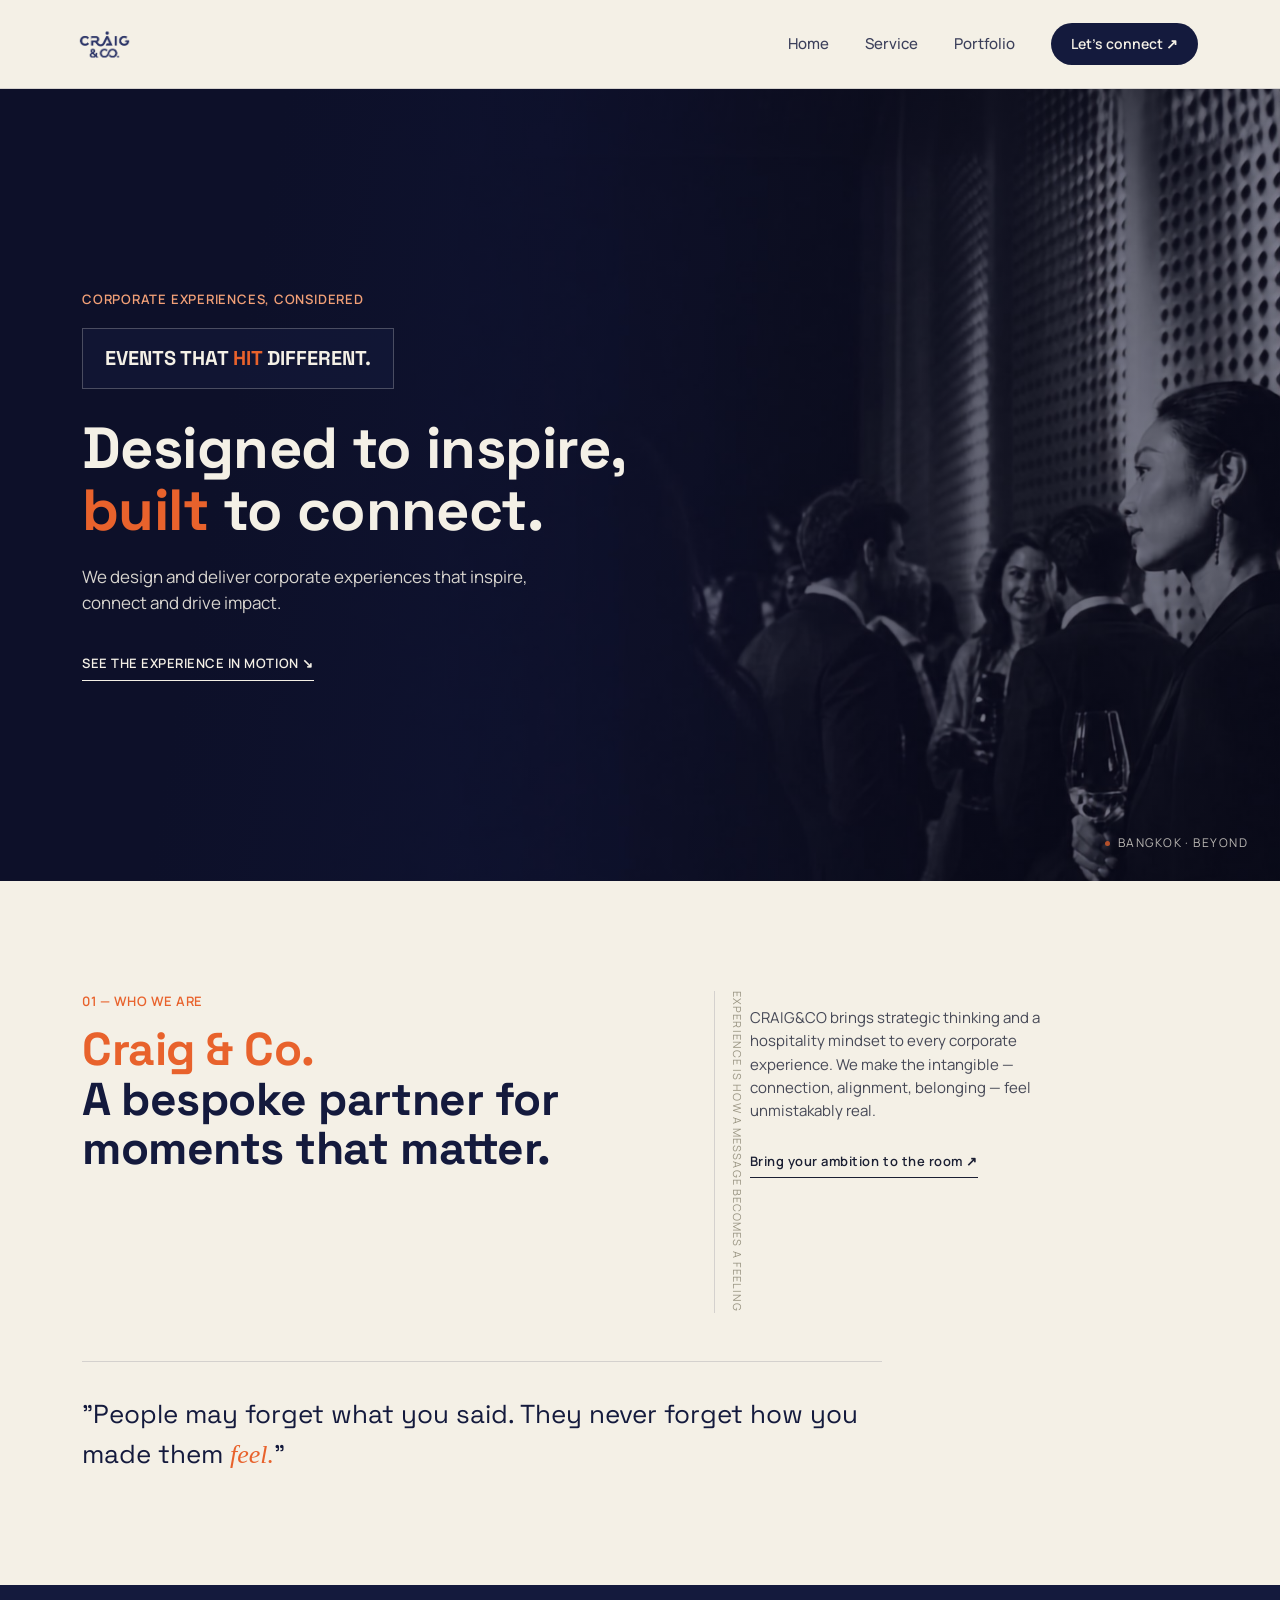
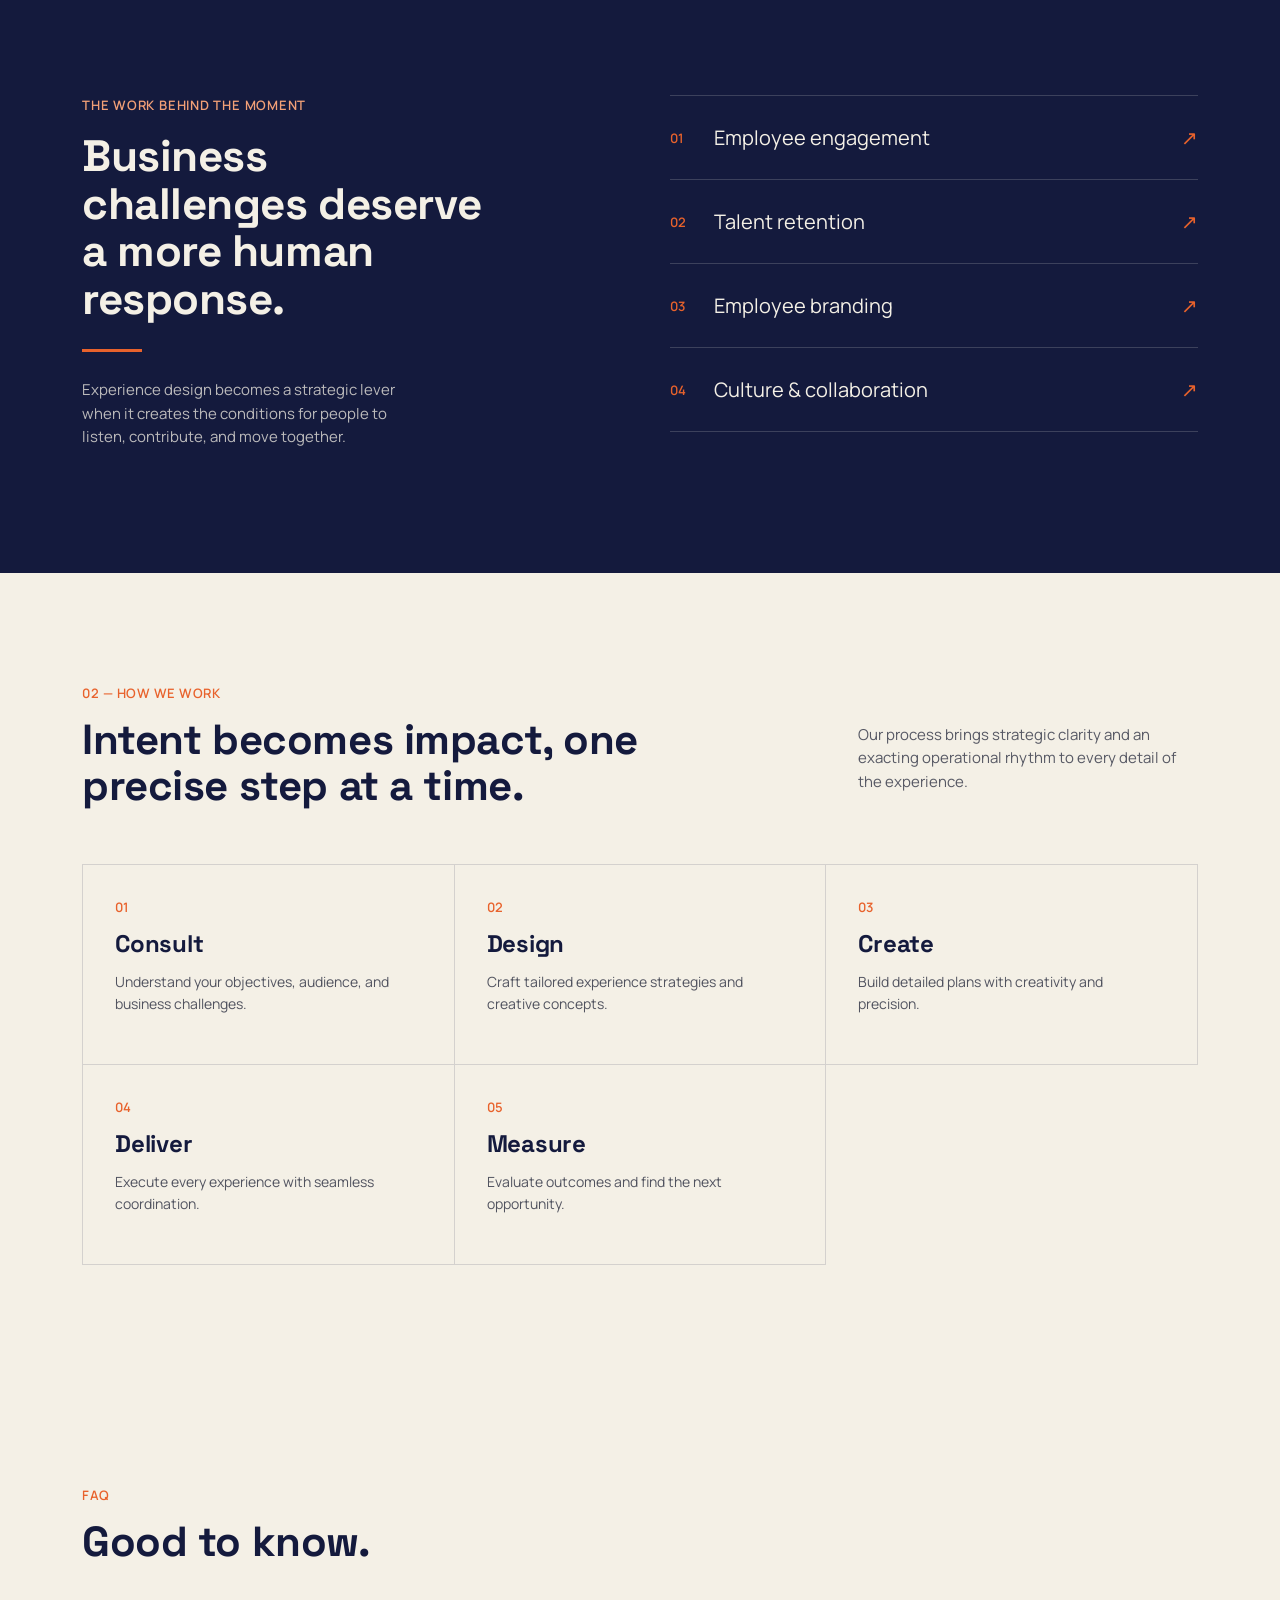
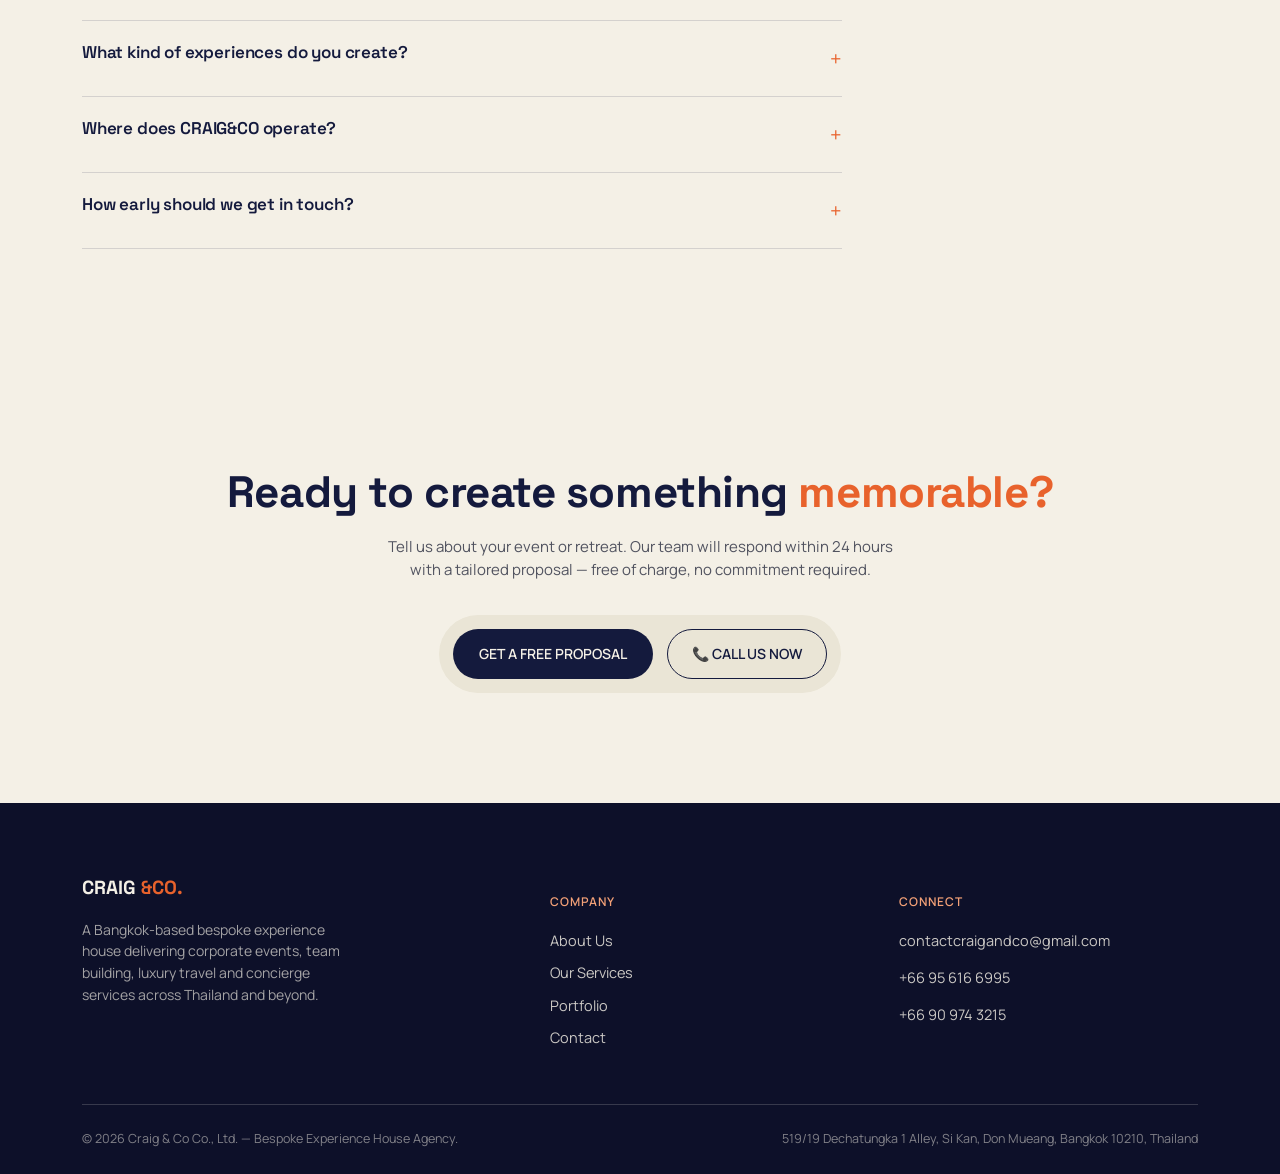
==== index.html @ 36f7f747 "Initial commit" ====
<!DOCTYPE html>
<html lang="th">
<head>
<meta charset="UTF-8">
<meta name="viewport" content="width=device-width, initial-scale=1.0">
<title>CRAIG & CO. — Corporate Experiences, Considered</title>
<link rel="stylesheet" href="assets/style.css">
</head>
<body>

<nav class="nav">
  <div class="nav-inner">
    <a class="logo" href="index.html">
      <img src="assets/Primary Logo-01.png" alt="CRAIG &amp; CO." class="logo-img">
    </a>
    <div class="nav-links">
      <a href="index.html">Home</a>
      <a href="service.html">Service</a>
      <a href="portfolio.html">Portfolio</a>
      <a class="nav-cta" href="contact.html">Let's connect ↗</a>
    </div>
  </div>
</nav>

<header class="hero">
  <div class="hero-inner">
    <div class="eyebrow">CORPORATE EXPERIENCES, CONSIDERED</div>
    <div class="hero-tag">EVENTS THAT <span class="hi">HIT</span> DIFFERENT.</div>
    <h1>Designed to inspire,<br><span class="hi">built</span> to connect.</h1>
    <p>We design and deliver corporate experiences that inspire, connect and drive impact.</p>
    <a class="link-arrow" href="portfolio.html">SEE THE EXPERIENCE IN MOTION ↘</a>
  </div>
  <div class="hero-location"><span class="dot"></span> BANGKOK · BEYOND</div>
</header>

<section class="who" id="who">
  <div class="wrap">
    <div class="who-grid">
      <div>
        <div class="section-num">01 — WHO WE ARE</div>
        <h2 class="who-title"><span class="brand">Craig & Co.</span><br>A bespoke partner for<br>moments that matter.</h2>
      </div>
      <div class="who-rule">EXPERIENCE IS HOW A MESSAGE BECOMES A FEELING</div>
      <div class="who-right">
        <p>CRAIG&CO brings strategic thinking and a hospitality mindset to every corporate experience. We make the intangible — connection, alignment, belonging — feel unmistakably real.</p>
        <a class="link-arrow" href="contact.html">Bring your ambition to the room ↗</a>
      </div>
    </div>
    <div class="who-quote">"People may forget what you said. They never forget how you made them <em>feel.</em>"</div>
  </div>
</section>

<section class="challenges">
  <div class="wrap">
    <div>
      <div class="eyebrow">THE WORK BEHIND THE MOMENT</div>
      <h2>Business challenges deserve a more human response.</h2>
      <div class="rule"></div>
      <p>Experience design becomes a strategic lever when it creates the conditions for people to listen, contribute, and move together.</p>
    </div>
    <div class="challenge-list">
      <div class="challenge-item"><span class="no">01</span> Employee engagement <span class="arrow">↗</span></div>
      <div class="challenge-item"><span class="no">02</span> Talent retention <span class="arrow">↗</span></div>
      <div class="challenge-item"><span class="no">03</span> Employee branding <span class="arrow">↗</span></div>
      <div class="challenge-item"><span class="no">04</span> Culture & collaboration <span class="arrow">↗</span></div>
    </div>
  </div>
</section>

<section id="how-we-work">
  <div class="wrap">
    <div class="section-head">
      <div>
        <div class="section-num">02 — HOW WE WORK</div>
        <h2>Intent becomes impact, one precise step at a time.</h2>
      </div>
      <p>Our process brings strategic clarity and an exacting operational rhythm to every detail of the experience.</p>
    </div>
    <div class="process-grid">
      <div class="process-card"><span class="no">01</span><h3>Consult</h3><p>Understand your objectives, audience, and business challenges.</p></div>
      <div class="process-card"><span class="no">02</span><h3>Design</h3><p>Craft tailored experience strategies and creative concepts.</p></div>
      <div class="process-card"><span class="no">03</span><h3>Create</h3><p>Build detailed plans with creativity and precision.</p></div>
      <div class="process-card"><span class="no">04</span><h3>Deliver</h3><p>Execute every experience with seamless coordination.</p></div>
      <div class="process-card"><span class="no">05</span><h3>Measure</h3><p>Evaluate outcomes and find the next opportunity.</p></div>
    </div>
  </div>
</section>

<section>
  <div class="wrap">
    <div class="section-head">
      <div>
        <div class="section-num">FAQ</div>
        <h2>Good to know.</h2>
      </div>
    </div>
    <div class="faq-list">
      <div class="faq-item-wrap">
        <div class="faq-item"><h4>What kind of experiences do you create?</h4><span class="plus">+</span></div>
        <div class="faq-answer">Corporate events, conferences and brand activations; leadership retreats and team-building journeys; and full concierge support — venue sourcing, transportation, travel management and on-site photography/videography.</div>
      </div>
      <div class="faq-item-wrap">
        <div class="faq-item"><h4>Where does CRAIG&CO operate?</h4><span class="plus">+</span></div>
        <div class="faq-answer">We're based in Bangkok, Thailand, and deliver experiences across Thailand and beyond.</div>
      </div>
      <div class="faq-item-wrap">
        <div class="faq-item"><h4>How early should we get in touch?</h4><span class="plus">+</span></div>
        <div class="faq-answer">Reach out as soon as you have a date or idea in mind — our team responds within 24 hours with a tailored proposal, free of charge.</div>
      </div>
    </div>
  </div>
</section>

<section class="cta-strip">
  <div class="wrap">
    <h2>Ready to create something <span class="hi">memorable?</span></h2>
    <p>Tell us about your event or retreat. Our team will respond within 24 hours with a tailored proposal — free of charge, no commitment required.</p>
    <div class="cta-box">
      <a class="btn-primary" href="contact.html">GET A FREE PROPOSAL</a>
      <a class="btn-secondary" href="tel:+66956166995">📞 CALL US NOW</a>
    </div>
  </div>
</section>

<footer>
  <div class="wrap">
    <div class="footer-grid">
      <div>
        <div class="footer-logo">CRAIG <span class="hi">&CO.</span></div>
        <p>A Bangkok-based bespoke experience house delivering corporate events, team building, luxury travel and concierge services across Thailand and beyond.</p>
      </div>
      <div class="footer-col">
        <h5>COMPANY</h5>
        <a href="index.html#who">About Us</a>
        <a href="service.html">Our Services</a>
        <a href="portfolio.html">Portfolio</a>
        <a href="contact.html">Contact</a>
      </div>
      <div class="footer-col">
        <h5>CONNECT</h5>
        <p>contactcraigandco@gmail.com</p>
        <p>+66 95 616 6995</p>
        <p>+66 90 974 3215</p>
      </div>
    </div>
    <div class="footer-bottom">
      <span>© 2026 Craig & Co Co., Ltd. — Bespoke Experience House Agency.</span>
      <span>519/19 Dechatungka 1 Alley, Si Kan, Don Mueang, Bangkok 10210, Thailand</span>
    </div>
  </div>
</footer>

<script>
document.querySelectorAll('.faq-item').forEach(item=>{
  item.addEventListener('click',()=>{
    const plus = item.querySelector('.plus');
    const answer = item.parentElement.querySelector('.faq-answer');
    const isOpen = plus.textContent === '–';
    plus.textContent = isOpen ? '+' : '–';
    answer.style.display = isOpen ? 'none' : 'block';
  });
});
</script>
</body>
</html>
---- assets/style.css ----
@import url('https://fonts.googleapis.com/css2?family=Space+Grotesk:wght@400;500;600;700&family=Manrope:wght@400;500;600;700&display=swap');

:root{
  --navy: #141a3d;
  --navy-deep: #0d1029;
  --cream: #f4f0e6;
  --orange: #e8622c;
  --orange-soft: #f2a077;
  --ink: #1b1f33;
  --line: rgba(20,26,61,0.14);
  --line-light: rgba(244,240,230,0.18);
  --max: 1180px;
}

*{box-sizing:border-box;}
html{scroll-behavior:smooth;}
body{
  margin:0;
  font-family:'Manrope', sans-serif;
  color:var(--ink);
  background:var(--cream);
  line-height:1.55;
  -webkit-font-smoothing:antialiased;
}
h1,h2,h3,h4{
  font-family:'Space Grotesk', sans-serif;
  margin:0;
  line-height:1.08;
  letter-spacing:-0.01em;
}
a{color:inherit; text-decoration:none;}
img{display:block; max-width:100%;}
button{font-family:inherit;}

.wrap{max-width:var(--max); margin:0 auto; padding:0 32px;}

/* NAV */
.nav{
  position:sticky; top:0; z-index:50;
  background:var(--cream);
  border-bottom:1px solid var(--line);
}
.nav-inner{
  display:flex; align-items:center; justify-content:space-between;
  padding:20px 32px;
  max-width:var(--max); margin:0 auto;
}
.logo{
  display:inline-flex;
  align-items:center;
  text-decoration:none;
  font-family:'Space Grotesk', sans-serif;
  font-weight:700;
  font-size:19px;
  color:var(--navy);
}
.logo span{color:var(--orange);}
.logo-img{
  height:84px;
  width:auto;
  display:block;
  object-fit:contain;
  margin:-18px 0 -18px -13px;
}
.nav-links{
  display:flex; gap:36px; align-items:center;
  font-size:15px; font-weight:500;
}
.nav-links a{color:var(--navy); opacity:0.82; transition:opacity .15s;}
.nav-links a:hover{opacity:1;}
.nav-cta{
  display:inline-flex; align-items:center; gap:6px;
  background:var(--navy); color:var(--cream) !important;
  padding:10px 20px; border-radius:999px; font-weight:600; opacity:1 !important;
  font-size:14px;
}
.nav-toggle{display:none;}

/* HERO */
.hero{
  position:relative;
  background:linear-gradient(100deg, var(--navy-deep) 20%, rgba(13,16,41,0.55) 55%), url('hero.jpg') center/cover no-repeat;
  color:var(--cream);
  min-height:88vh;
  display:flex; align-items:center;
}
.hero-inner{max-width:var(--max); margin:0 auto; padding:80px 32px; width:100%;}
.eyebrow{
  font-size:13px; font-weight:600; letter-spacing:0.06em;
  color:var(--orange-soft);
  margin-bottom:18px;
}
.hero-tag{
  display:inline-block;
  background:rgba(20,26,61,0.55);
  border:1px solid rgba(244,240,230,0.25);
  padding:14px 22px;
  font-family:'Space Grotesk', sans-serif;
  font-weight:700; font-size:20px;
  margin-bottom:28px;
}
.hero-tag .hi{color:var(--orange);}
.hero h1{
  font-size:clamp(34px, 5vw, 58px);
  max-width:780px;
  margin-bottom:22px;
}
.hero h1 .hi{color:var(--orange);}
.hero p{
  max-width:460px;
  font-size:17px;
  opacity:0.88;
  margin-bottom:34px;
}
.link-arrow{
  display:inline-flex; align-items:center; gap:8px;
  font-size:13px; font-weight:600; letter-spacing:0.04em;
  border-bottom:1px solid currentColor;
  padding-bottom:6px;
}
.hero-location{
  position:absolute; right:32px; bottom:28px;
  font-size:12px; letter-spacing:0.12em; opacity:0.75;
  display:flex; align-items:center; gap:8px;
}
.hero-location .dot{width:5px; height:5px; border-radius:50%; background:var(--orange);}

/* SECTION */
section{padding:110px 0;}
.section-head{
  display:flex; justify-content:space-between; align-items:flex-end;
  gap:40px; margin-bottom:56px;
  flex-wrap:wrap;
}
.section-num{
  font-size:13px; font-weight:600; color:var(--orange);
  letter-spacing:0.04em; margin-bottom:14px; display:block;
}
.section-head h2{
  font-size:clamp(28px, 3.6vw, 42px);
  max-width:560px;
  color:var(--navy);
}
.section-head p{
  max-width:340px; font-size:15px; color:var(--ink); opacity:0.72;
}

/* WHO WE ARE */
.who{background:var(--cream);}
.who-grid{display:grid; grid-template-columns:1.4fr 40px 1fr; gap:0; align-items:start;}
.who-title span.brand{color:var(--orange);}
.who-title{font-size:clamp(30px,4vw,46px); color:var(--navy); margin-bottom:6px;}
.who-rule{
  writing-mode:vertical-rl;
  text-orientation:mixed;
  font-size:11px; letter-spacing:0.1em; color:#9a9583;
  justify-self:center;
  border-left:1px solid var(--line);
  padding-left:14px; height:100%;
}
.who-right p{font-size:15px; color:var(--ink); opacity:0.8; margin-bottom:26px; max-width:320px;}
.who-quote{
  border-top:1px solid var(--line);
  margin-top:48px; padding-top:32px;
  font-family:'Space Grotesk', sans-serif;
  font-size:clamp(19px,2.4vw,26px);
  color:var(--navy);
  max-width:800px;
}
.who-quote em{color:var(--orange); font-style:italic; font-family:Georgia, serif;}

/* DARK STRIP - business challenges */
.challenges{
  background:var(--navy); color:var(--cream);
}
.challenges .wrap{display:grid; grid-template-columns:1fr 1fr; gap:60px;}
.challenges h2{font-size:clamp(30px,4vw,44px); margin-bottom:26px; max-width:420px;}
.challenges .rule{width:60px; height:3px; background:var(--orange); margin-bottom:26px;}
.challenges p{opacity:0.75; max-width:340px; font-size:15px;}
.challenge-list{border-top:1px solid var(--line-light);}
.challenge-item{
  display:flex; align-items:center; gap:24px;
  padding:26px 0; border-bottom:1px solid var(--line-light);
  font-size:20px;
}
.challenge-item .no{color:var(--orange); font-weight:600; font-size:13px; width:20px;}
.challenge-item .arrow{margin-left:auto; color:var(--orange);}

/* SERVICES */
.services-grid{
  display:grid; grid-template-columns:1fr 1fr; gap:0;
  border-top:1px solid var(--line); border-left:1px solid var(--line);
}
.service-card{
  border-right:1px solid var(--line); border-bottom:1px solid var(--line);
  padding:36px; position:relative;
  transition:background .3s ease;
  overflow:hidden;
}
.service-card.wide{grid-column:1 / -1; display:grid; grid-template-columns:1fr 1fr;}
.service-media{
  height:210px; margin:-36px -36px 20px -36px;
  background-size:cover; background-position:center;
  transition:transform .6s cubic-bezier(0.16, 1, 0.3, 1);
}
.service-card:hover .service-media{
  transform:scale(1.04);
}
.service-tag{font-size:12px; letter-spacing:0.08em; color:var(--orange); font-weight:600; margin-bottom:10px;}
.service-card h3{font-size:26px; color:var(--navy); margin-bottom:12px;}
.service-card p{font-size:14.5px; opacity:0.75; margin-bottom:18px; max-width:340px;}
.service-card ul{margin:0 0 18px; padding-left:18px; font-size:14px; opacity:0.85;}
.service-card ul li{margin-bottom:4px;}
.service-outcome{font-size:13px; padding-top:14px; border-top:1px solid var(--line);}
.service-outcome b{color:var(--orange); font-weight:700; margin-right:6px;}
.card-arrow{
  position:absolute; top:26px; right:26px; color:var(--orange);
  transition:transform .3s ease;
}
.service-card:hover .card-arrow{
  transform:translate(3px, -3px);
}

/* CO SOLUTIONS */
.solutions{background:var(--navy); color:var(--cream);}
.solutions .section-head h2{color:var(--cream);}
.solutions .section-head p{color:var(--cream); opacity:0.7;}
.solutions-grid{display:grid; grid-template-columns:repeat(3,1fr); gap:26px;}
.solution-card{
  position:relative;
  border-radius:3px;
  overflow:hidden;
  aspect-ratio:3/4.1;
  cursor:pointer;
}
.solution-card img{
  width:100%;
  height:100%;
  object-fit:cover;
  display:block;
  transition:transform 0.65s cubic-bezier(0.16, 1, 0.3, 1);
  will-change:transform;
}
.solution-card:hover img{
  transform:scale(1.07);
}
.solution-card .overlay{
  position:absolute;
  left:0;
  right:0;
  bottom:0;
  padding:24px 22px 26px;
  background:linear-gradient(to top, rgba(13,16,41,0.92) 0%, rgba(13,16,41,0.65) 60%, rgba(13,16,41,0) 100%);
  display:flex;
  flex-direction:column;
  justify-content:flex-end;
  transition:background 0.4s ease, padding 0.4s ease;
}
.solution-card:hover .overlay{
  background:linear-gradient(to top, rgba(13,16,41,0.96) 0%, rgba(13,16,41,0.85) 70%, rgba(13,16,41,0.15) 100%);
}
.solution-card h4{
  font-size:19px;
  color:var(--cream);
  margin:0;
  transition:transform 0.4s cubic-bezier(0.16, 1, 0.3, 1), color 0.3s ease;
}
.solution-card p{
  font-size:13px;
  line-height:1.55;
  color:var(--cream);
  opacity:0;
  max-height:0;
  margin:0;
  transform:translateY(12px);
  overflow:hidden;
  transition:opacity 0.4s ease, transform 0.45s cubic-bezier(0.16, 1, 0.3, 1), max-height 0.45s ease, margin-top 0.3s ease;
  pointer-events:none;
}
.solution-card:hover p{
  opacity:0.88;
  max-height:140px;
  margin-top:10px;
  transform:translateY(0);
  pointer-events:auto;
}

/* FLAWLESS EXECUTION */
.execution{background:var(--cream);}
.execution .wrap{display:grid; grid-template-columns:0.9fr 1.1fr; gap:64px; align-items:center;}
.execution img{width:100%; height:100%; object-fit:cover; aspect-ratio:4/5;}
.execution h2{font-size:clamp(28px,3.6vw,40px); color:var(--navy); margin-bottom:32px;}
.exec-list{border-top:1px solid var(--line);}
.exec-item{
  display:flex; align-items:center; gap:20px;
  padding:20px 0; border-bottom:1px solid var(--line);
  font-size:16px; font-weight:500;
}
.exec-item .no{color:var(--orange); font-size:13px; font-weight:700; width:20px;}
.exec-item .arrow{margin-left:auto; color:var(--orange);}

/* HOW WE WORK */
.process-grid{
  display:grid; grid-template-columns:repeat(3,1fr);
  border-top:1px solid var(--line); border-left:1px solid var(--line);
}
.process-card{
  border-right:1px solid var(--line); border-bottom:1px solid var(--line);
  padding:32px; min-height:200px;
}
.process-card .no{font-size:13px; color:var(--orange); font-weight:600; margin-bottom:14px; display:block;}
.process-card h3{font-size:24px; color:var(--navy); margin-bottom:12px;}
.process-card p{font-size:14px; opacity:0.75;}

/* GALLERY */
.gallery-grid{
  display:grid; grid-template-columns:repeat(4,1fr); gap:14px;
}
.gallery-grid img{width:100%; height:210px; object-fit:cover; border-radius:2px;}
.gallery-grid img.tall{height:440px; grid-row:span 2;}

/* TESTIMONIAL */
.testimonial-card{
  background:#fff; border:1px solid var(--line);
  padding:30px 34px; max-width:520px;
}
.testimonial-card p{font-family:Georgia, serif; font-style:italic; font-size:15px; opacity:0.85; margin-bottom:18px;}
.testimonial-card .name{font-weight:600; font-size:14px; color:var(--navy);}
.testimonial-card .date{font-size:12.5px; opacity:0.6;}

/* FAQ */
.faq-list{border-top:1px solid var(--line); max-width:760px;}
.faq-item{border-bottom:1px solid var(--line); padding:22px 0; display:flex; justify-content:space-between; gap:20px; cursor:pointer;}
.faq-item-wrap:last-child .faq-answer{border-bottom:1px solid var(--line);}
.faq-item h4{font-size:17px; color:var(--navy); font-weight:600;}
.faq-item .plus{color:var(--orange); font-size:20px;}
.faq-answer{display:none; padding:0 0 22px; margin-top:-14px; font-size:14.5px; opacity:0.75; max-width:600px;}

/* CTA STRIP */
.cta-strip{text-align:center; background:var(--cream);}
.cta-strip h2{font-size:clamp(28px,4vw,44px); color:var(--navy); margin-bottom:18px;}
.cta-strip h2 .hi{color:var(--orange);}
.cta-strip p{max-width:520px; margin:0 auto 34px; font-size:15px; opacity:0.75;}
.cta-box{
  display:inline-flex; gap:14px; align-items:center;
  background:#eae5d6; padding:14px; border-radius:999px;
}
.btn-primary{
  background:var(--navy); color:var(--cream);
  padding:14px 26px; border-radius:999px; font-weight:600; font-size:14px;
  border:none; cursor:pointer;
}
.btn-secondary{
  background:transparent; border:1px solid var(--navy);
  color:var(--navy); padding:13px 24px; border-radius:999px;
  font-weight:600; font-size:14px; cursor:pointer;
  display:inline-flex; align-items:center; gap:8px;
}

/* FOOTER */
footer{background:var(--navy-deep); color:var(--cream); padding:70px 0 26px;}
.footer-grid{
  display:grid; grid-template-columns:1.4fr 1fr 1fr; gap:50px;
  padding-bottom:44px; border-bottom:1px solid var(--line-light);
}
.footer-logo{font-family:'Space Grotesk',sans-serif; font-weight:700; font-size:19px; margin-bottom:16px;}
.footer-logo .hi{color:var(--orange);}
.footer-grid p{font-size:14px; opacity:0.65; max-width:280px;}
.footer-col h5{font-size:12px; letter-spacing:0.08em; color:var(--orange-soft); margin-bottom:18px; font-weight:600;}
.footer-col a, .footer-col p{display:block; font-size:14.5px; opacity:0.82; margin-bottom:10px;}
.footer-bottom{
  display:flex; justify-content:space-between; padding-top:24px;
  font-size:12.5px; opacity:0.5; flex-wrap:wrap; gap:10px;
}

/* CONTACT PAGE */
.contact-hero{background:var(--navy); color:var(--cream); padding:90px 0 60px; text-align:center;}
.contact-hero h1{font-size:clamp(30px,4.6vw,48px); max-width:640px; margin:0 auto;}
.contact-split{display:grid; grid-template-columns:1fr 1.2fr;}
.contact-info{background:var(--navy); color:var(--cream); padding:70px 50px;}
.contact-info .lead{font-size:13px; letter-spacing:0.08em; color:var(--orange-soft); font-weight:600; margin-bottom:18px;}
.contact-info h2{font-size:clamp(26px,3vw,34px); margin-bottom:36px; max-width:280px;}
.contact-row{display:flex; align-items:center; gap:16px; margin-bottom:26px;}
.contact-row .ic{
  width:38px; height:38px; border-radius:50%;
  background:rgba(244,240,230,0.1); display:flex; align-items:center; justify-content:center;
  color:var(--orange-soft); flex-shrink:0;
}
.contact-row a{font-weight:600; font-size:15px; border-bottom:1px solid var(--orange); padding-bottom:2px;}
.socials{display:flex; gap:12px; margin-top:36px;}
.socials a{
  width:38px; height:38px; border-radius:50%; border:1px solid var(--line-light);
  display:flex; align-items:center; justify-content:center; font-size:14px;
}
.contact-form{background:var(--orange); padding:70px 50px; color:var(--navy);}
.contact-form .lead{font-size:13px; letter-spacing:0.08em; font-weight:700; margin-bottom:18px; color:var(--navy-deep);}
.contact-form h2{font-size:clamp(26px,3vw,34px); margin-bottom:34px; max-width:320px;}
.form-row{display:grid; grid-template-columns:1fr 1fr; gap:24px; margin-bottom:22px;}
.field label{display:block; font-size:12px; font-weight:700; letter-spacing:0.04em; margin-bottom:10px;}
.field input, .field textarea{
  width:100%; border:none; border-bottom:1px solid rgba(20,26,61,0.4);
  background:transparent; padding:8px 0; font-family:'Manrope',sans-serif;
  font-size:15px; color:var(--navy-deep);
}
.field input::placeholder, .field textarea::placeholder{color:rgba(20,26,61,0.5);}
.field textarea{resize:vertical; min-height:60px;}
.form-submit{
  margin-top:30px; background:var(--navy); color:var(--cream);
  padding:14px 30px; border-radius:999px; border:none; font-weight:600; cursor:pointer; font-size:14px;
}
.form-note{font-size:13px; opacity:0.75; margin-top:14px;}
.form-success{
  display:none; margin-top:20px; padding:14px 18px; background:rgba(20,26,61,0.12);
  border-radius:6px; font-size:14px; font-weight:600;
}
.map-note{background:var(--cream); padding:50px 0; text-align:center;}
.map-note p{opacity:0.6; font-size:14px;}

@media (max-width: 900px){
  .nav-links{display:none;}
  .who-grid{grid-template-columns:1fr;}
  .who-rule{display:none;}
  .challenges .wrap{grid-template-columns:1fr;}
  .services-grid, .service-card.wide{grid-template-columns:1fr;}
  .solutions-grid{grid-template-columns:1fr;}
  .solution-card p{
    opacity:0.88;
    max-height:none;
    margin-top:8px;
    transform:none;
    pointer-events:auto;
  }
  .execution .wrap{grid-template-columns:1fr;}
  .execution img{aspect-ratio:16/9;}
  .process-grid{grid-template-columns:1fr;}
  .gallery-grid{grid-template-columns:repeat(2,1fr);}
  .gallery-grid img.tall{height:210px; grid-row:auto;}
  .footer-grid{grid-template-columns:1fr; gap:30px;}
  .contact-split{grid-template-columns:1fr;}
  .form-row{grid-template-columns:1fr;}
  section{padding:70px 0;}
}

@media (hover: none){
  .solution-card p{
    opacity:0.88;
    max-height:none;
    margin-top:8px;
    transform:none;
    pointer-events:auto;
  }
}
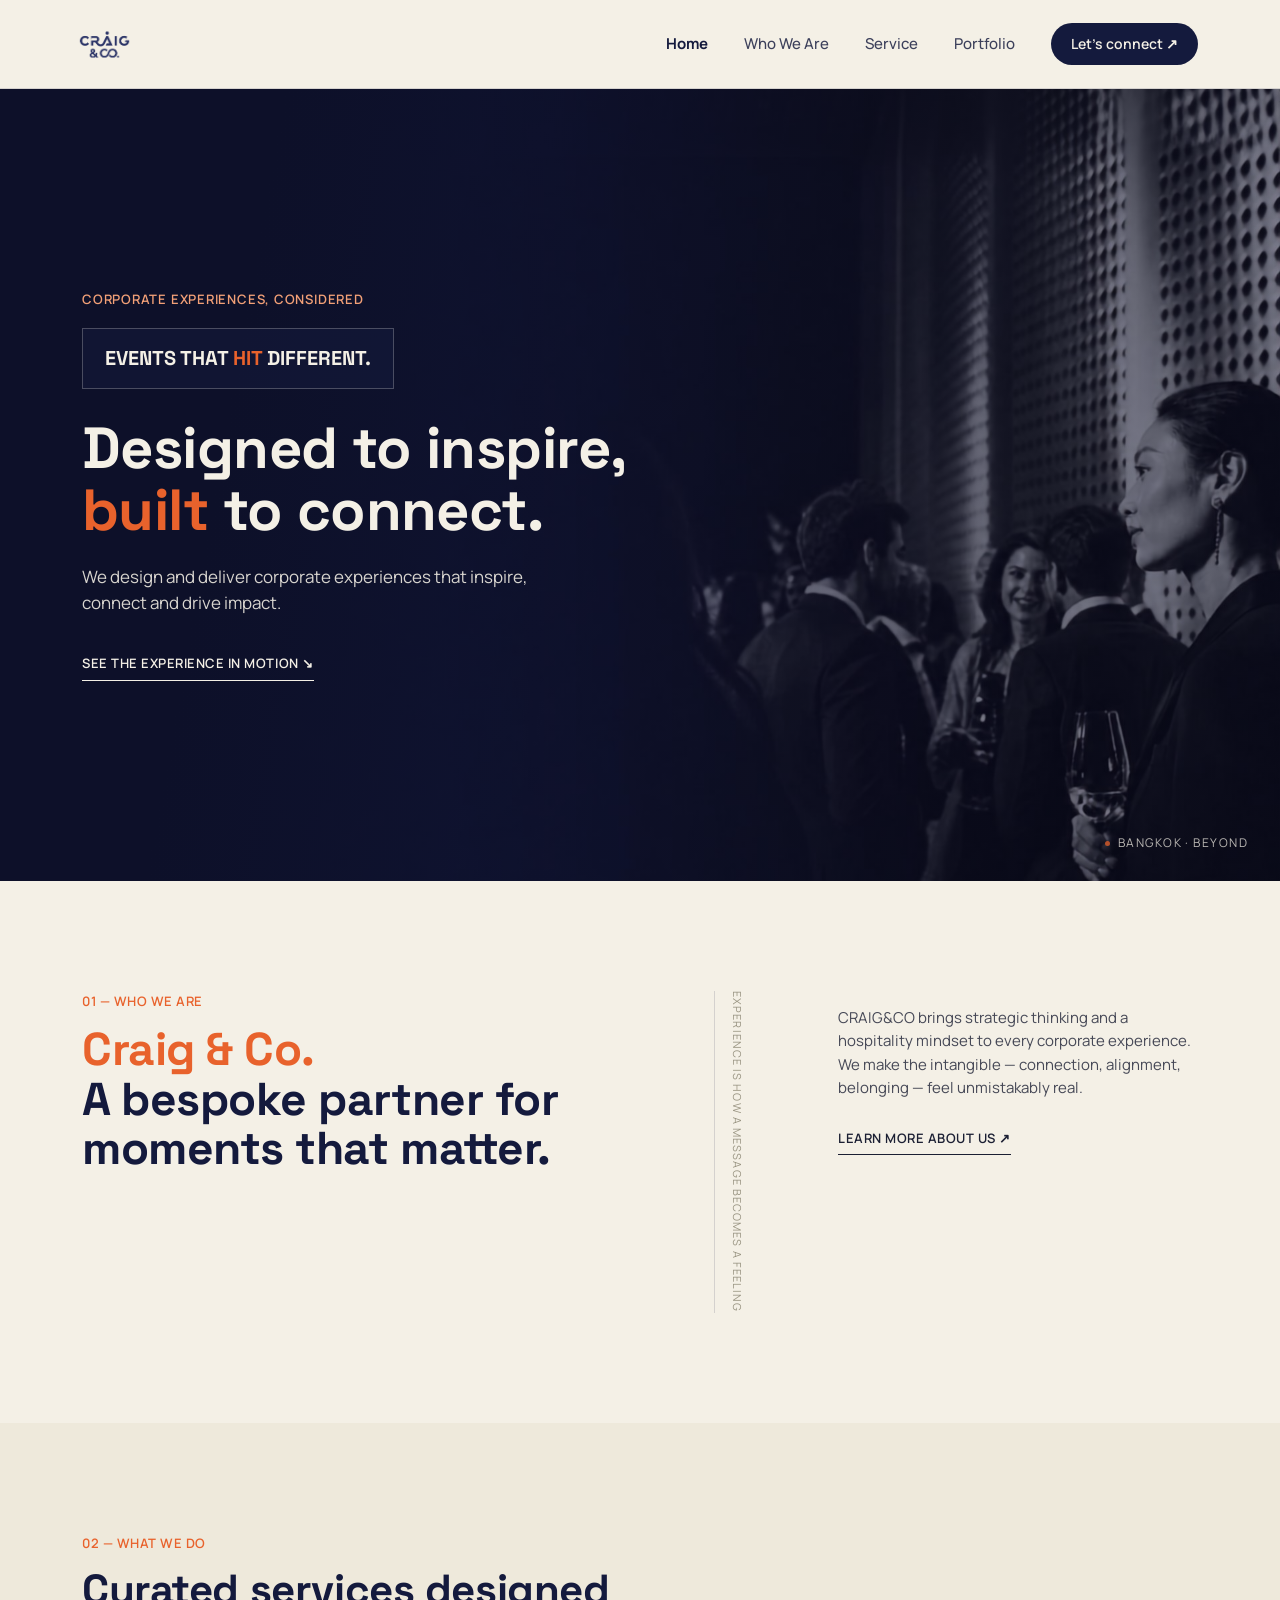
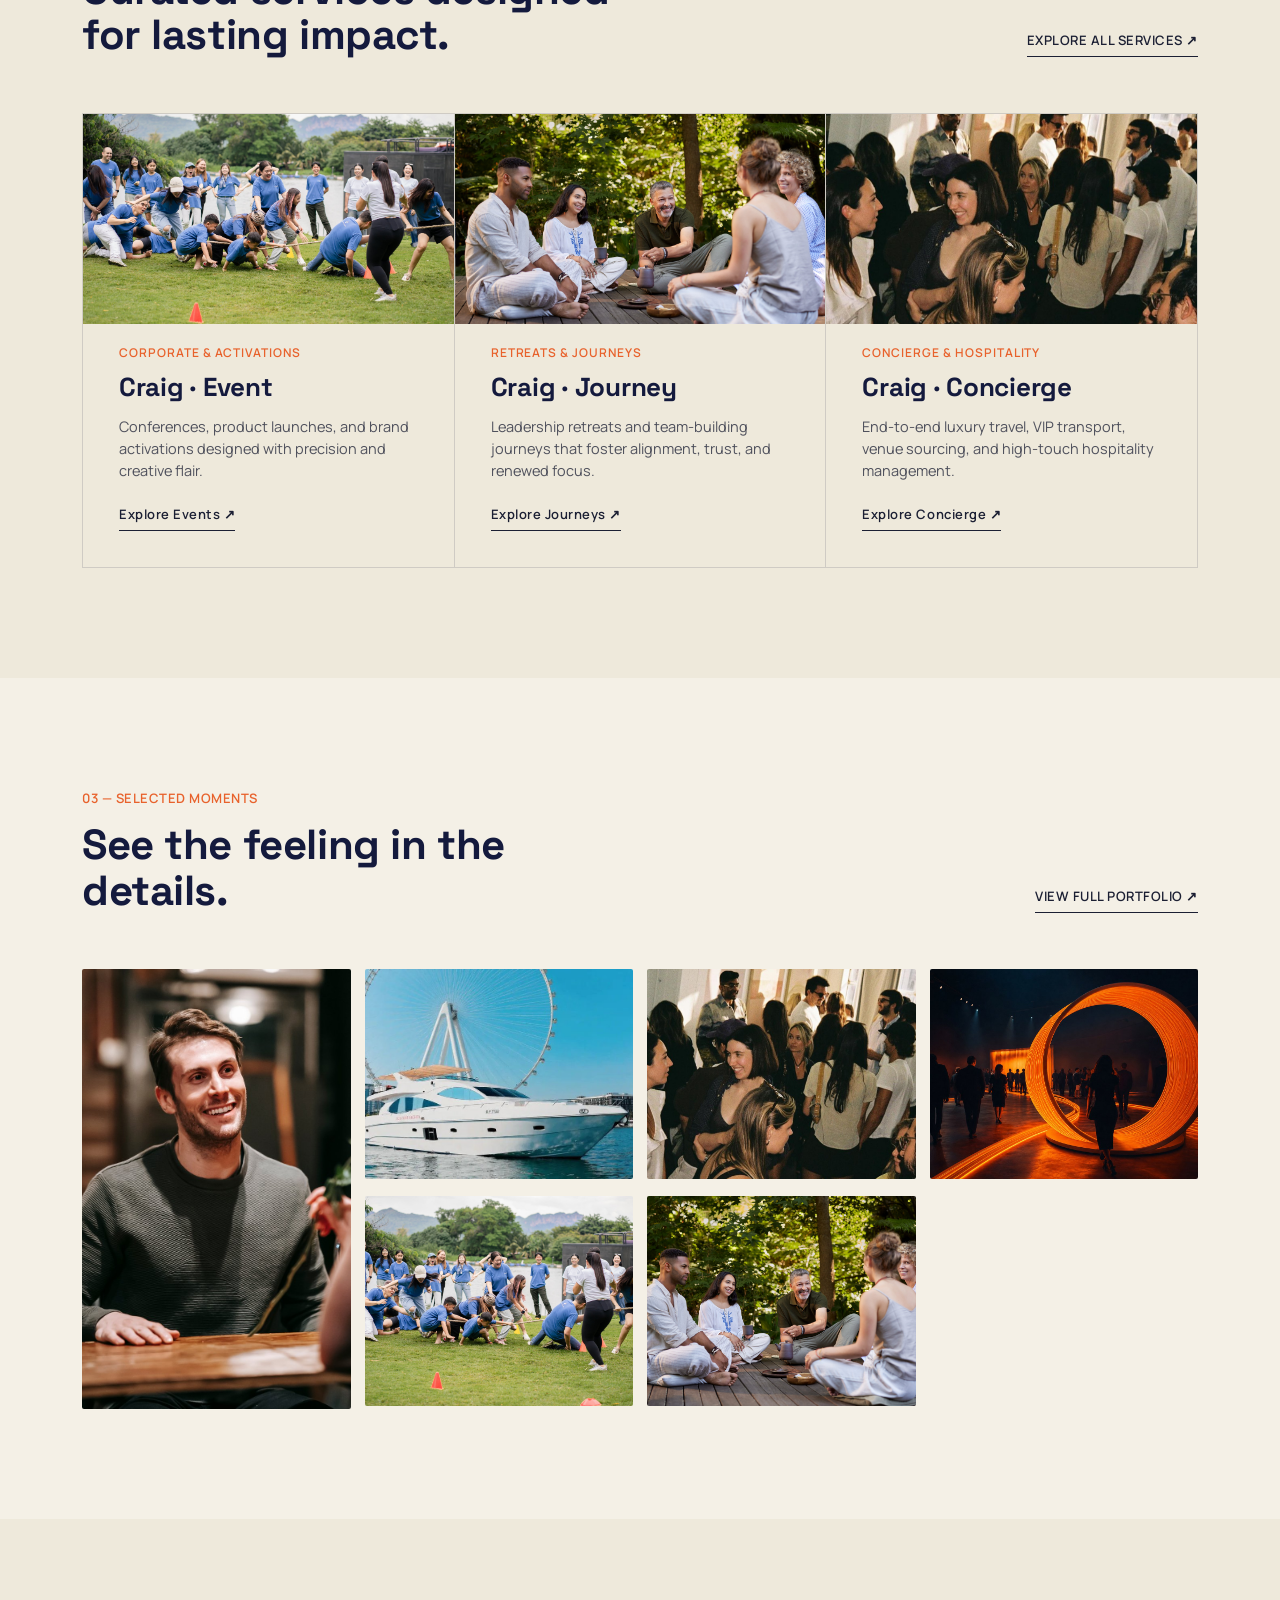
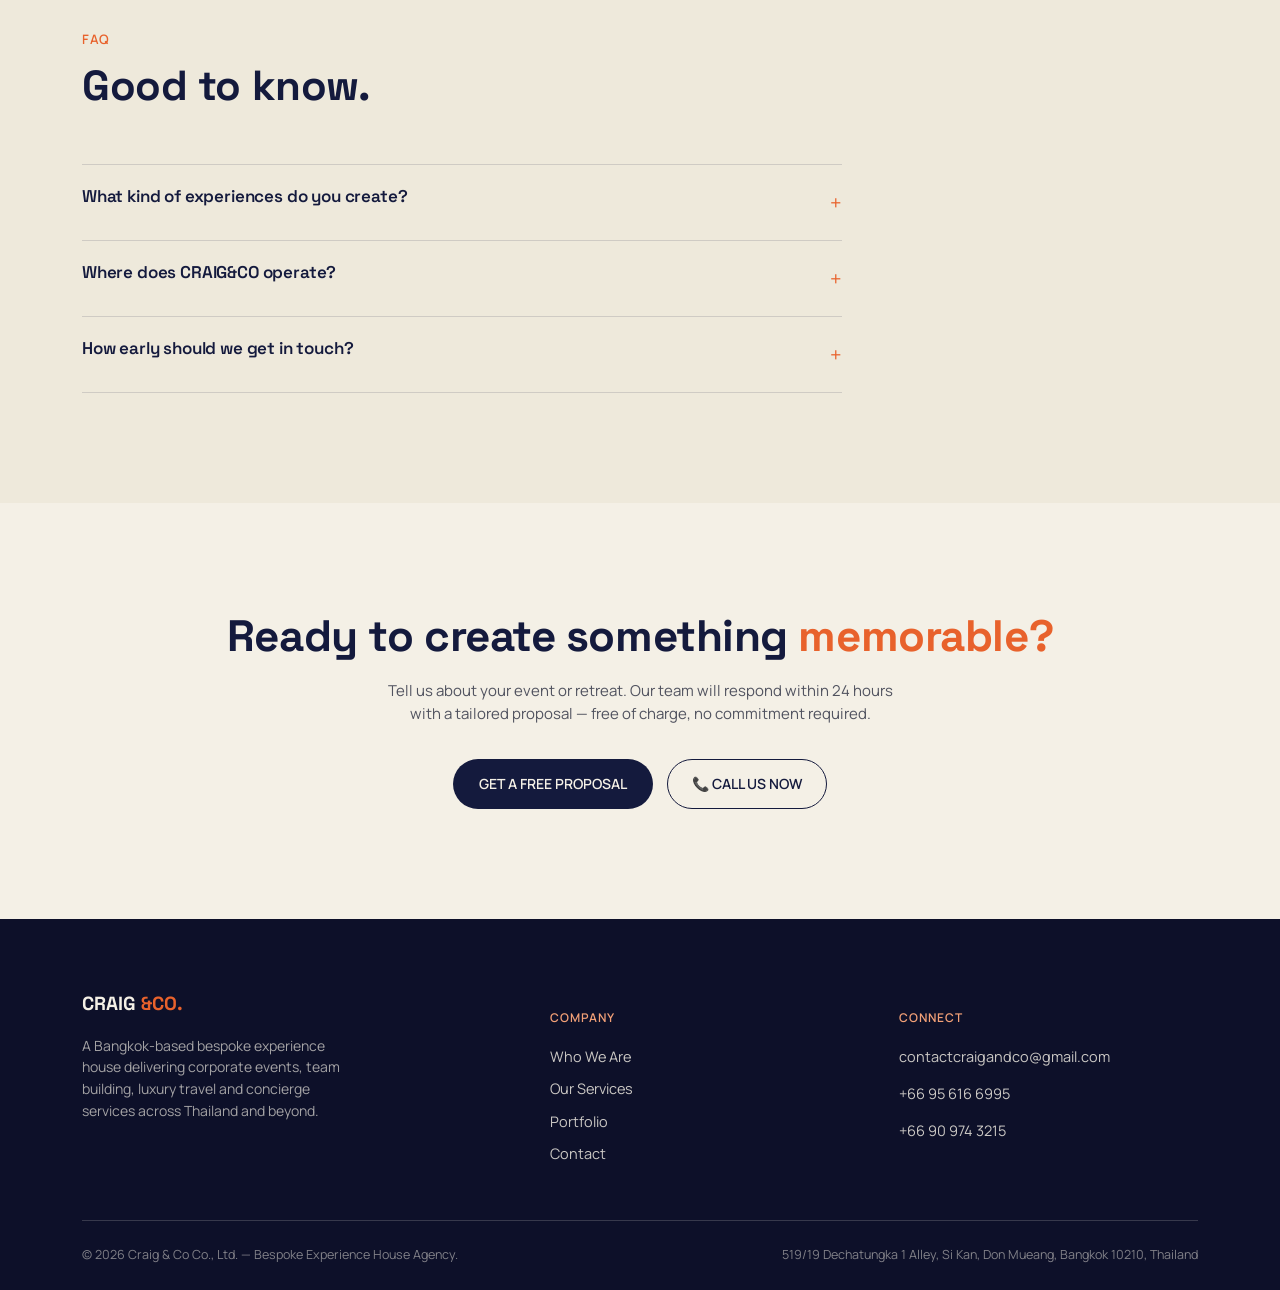
==== commit 6830d0dd: "first commit" ====
--- a/index.html
+++ b/index.html
@@ -14,7 +14,8 @@
       <img src="assets/Primary Logo-01.png" alt="CRAIG &amp; CO." class="logo-img">
     </a>
     <div class="nav-links">
-      <a href="index.html">Home</a>
+      <a href="index.html" style="font-weight:700; opacity:1;">Home</a>
+      <a href="who-we-are.html">Who We Are</a>
       <a href="service.html">Service</a>
       <a href="portfolio.html">Portfolio</a>
       <a class="nav-cta" href="contact.html">Let's connect ↗</a>
@@ -33,6 +34,7 @@
   <div class="hero-location"><span class="dot"></span> BANGKOK · BEYOND</div>
 </header>
 
+<!-- 01 — WHO WE ARE TEASER -->
 <section class="who" id="who">
   <div class="wrap">
     <div class="who-grid">
@@ -43,50 +45,71 @@
       <div class="who-rule">EXPERIENCE IS HOW A MESSAGE BECOMES A FEELING</div>
       <div class="who-right">
         <p>CRAIG&CO brings strategic thinking and a hospitality mindset to every corporate experience. We make the intangible — connection, alignment, belonging — feel unmistakably real.</p>
-        <a class="link-arrow" href="contact.html">Bring your ambition to the room ↗</a>
+        <a class="link-arrow" href="who-we-are.html">LEARN MORE ABOUT US ↗</a>
       </div>
-    </div>
-    <div class="who-quote">"People may forget what you said. They never forget how you made them <em>feel.</em>"</div>
-  </div>
-</section>
-
-<section class="challenges">
-  <div class="wrap">
-    <div>
-      <div class="eyebrow">THE WORK BEHIND THE MOMENT</div>
-      <h2>Business challenges deserve a more human response.</h2>
-      <div class="rule"></div>
-      <p>Experience design becomes a strategic lever when it creates the conditions for people to listen, contribute, and move together.</p>
-    </div>
-    <div class="challenge-list">
-      <div class="challenge-item"><span class="no">01</span> Employee engagement <span class="arrow">↗</span></div>
-      <div class="challenge-item"><span class="no">02</span> Talent retention <span class="arrow">↗</span></div>
-      <div class="challenge-item"><span class="no">03</span> Employee branding <span class="arrow">↗</span></div>
-      <div class="challenge-item"><span class="no">04</span> Culture & collaboration <span class="arrow">↗</span></div>
     </div>
   </div>
 </section>
 
-<section id="how-we-work">
+<!-- 02 — WHAT WE DO (FEATURED SERVICES PREVIEW) -->
+<section id="services-preview" style="background:#eee9db;">
   <div class="wrap">
     <div class="section-head">
       <div>
-        <div class="section-num">02 — HOW WE WORK</div>
-        <h2>Intent becomes impact, one precise step at a time.</h2>
+        <div class="section-num">02 — WHAT WE DO</div>
+        <h2>Curated services designed for lasting impact.</h2>
       </div>
-      <p>Our process brings strategic clarity and an exacting operational rhythm to every detail of the experience.</p>
+      <a class="link-arrow" href="service.html">EXPLORE ALL SERVICES ↗</a>
     </div>
-    <div class="process-grid">
-      <div class="process-card"><span class="no">01</span><h3>Consult</h3><p>Understand your objectives, audience, and business challenges.</p></div>
-      <div class="process-card"><span class="no">02</span><h3>Design</h3><p>Craft tailored experience strategies and creative concepts.</p></div>
-      <div class="process-card"><span class="no">03</span><h3>Create</h3><p>Build detailed plans with creativity and precision.</p></div>
-      <div class="process-card"><span class="no">04</span><h3>Deliver</h3><p>Execute every experience with seamless coordination.</p></div>
-      <div class="process-card"><span class="no">05</span><h3>Measure</h3><p>Evaluate outcomes and find the next opportunity.</p></div>
+    <div class="services-grid" style="grid-template-columns: repeat(auto-fit, minmax(280px, 1fr));">
+      <div class="service-card">
+        <div class="service-media" style="background-image:url('assets/corporate-events.jpg')"></div>
+        <div class="service-tag">CORPORATE & ACTIVATIONS</div>
+        <h3>Craig · Event</h3>
+        <p>Conferences, product launches, and brand activations designed with precision and creative flair.</p>
+        <a class="link-arrow" href="service.html">Explore Events ↗</a>
+      </div>
+      <div class="service-card">
+        <div class="service-media" style="background-image:url('assets/retreat.jpg')"></div>
+        <div class="service-tag">RETREATS & JOURNEYS</div>
+        <h3>Craig · Journey</h3>
+        <p>Leadership retreats and team-building journeys that foster alignment, trust, and renewed focus.</p>
+        <a class="link-arrow" href="service.html">Explore Journeys ↗</a>
+      </div>
+      <div class="service-card">
+        <div class="service-media" style="background-image:url('assets/execution.jpg')"></div>
+        <div class="service-tag">CONCIERGE & HOSPITALITY</div>
+        <h3>Craig · Concierge</h3>
+        <p>End-to-end luxury travel, VIP transport, venue sourcing, and high-touch hospitality management.</p>
+        <a class="link-arrow" href="service.html">Explore Concierge ↗</a>
+      </div>
     </div>
   </div>
 </section>
 
-<section>
+<!-- 03 — SELECTED MOMENTS (VISUAL GALLERY PREVIEW) -->
+<section id="gallery-preview">
+  <div class="wrap">
+    <div class="section-head">
+      <div>
+        <div class="section-num">03 — SELECTED MOMENTS</div>
+        <h2>See the feeling in the details.</h2>
+      </div>
+      <a class="link-arrow" href="portfolio.html">VIEW FULL PORTFOLIO ↗</a>
+    </div>
+    <div class="gallery-grid">
+      <img class="tall" src="assets/gallery-couple.jpg" alt="Guests connecting at an event">
+      <img src="assets/gallery-yacht.jpg" alt="Yacht experience">
+      <img src="assets/execution.jpg" alt="Guests at an activation">
+      <img src="assets/brand-activation.jpg" alt="Brand activation">
+      <img src="assets/corporate-events.jpg" alt="Team building activity">
+      <img src="assets/retreat.jpg" alt="Executive retreat">
+    </div>
+  </div>
+</section>
+
+<!-- FAQ -->
+<section style="background:#eee9db;">
   <div class="wrap">
     <div class="section-head">
       <div>
@@ -131,7 +154,7 @@
       </div>
       <div class="footer-col">
         <h5>COMPANY</h5>
-        <a href="index.html#who">About Us</a>
+        <a href="who-we-are.html">Who We Are</a>
         <a href="service.html">Our Services</a>
         <a href="portfolio.html">Portfolio</a>
         <a href="contact.html">Contact</a>
@@ -162,4 +185,4 @@
 });
 </script>
 </body>
-</html>
+</html>
--- a/assets/style.css
+++ b/assets/style.css
@@ -158,7 +158,12 @@
   border-left:1px solid var(--line);
   padding-left:14px; height:100%;
 }
-.who-right p{font-size:15px; color:var(--ink); opacity:0.8; margin-bottom:26px; max-width:320px;}
+.who-right{
+  justify-self: end;
+  margin-left: auto;
+  text-align: left;
+}
+.who-right p{font-size:15px; color:var(--ink); opacity:0.8; margin-bottom:26px; max-width:360px;}
 .who-quote{
   border-top:1px solid var(--line);
   margin-top:48px; padding-top:32px;
@@ -277,12 +282,56 @@
   transition:opacity 0.4s ease, transform 0.45s cubic-bezier(0.16, 1, 0.3, 1), max-height 0.45s ease, margin-top 0.3s ease;
   pointer-events:none;
 }
-.solution-card:hover p{
-  opacity:0.88;
-  max-height:140px;
-  margin-top:10px;
+.solution-card:hover .overlay p{
+  opacity:0.95;
+  max-height:120px;
+  margin-top:8px;
   transform:translateY(0);
   pointer-events:auto;
+}
+
+/* SWIPER CUSTOM STYLES */
+.serviceSwiper {
+  padding-bottom: 56px !important;
+  position: relative;
+}
+.serviceSwiper .swiper-slide {
+  height: auto;
+}
+.serviceSwiper .swiper-pagination {
+  bottom: 10px !important;
+}
+.serviceSwiper .swiper-pagination-bullet {
+  background: var(--navy);
+  opacity: 0.3;
+  transition: all 0.3s ease;
+}
+.serviceSwiper .swiper-pagination-bullet-active {
+  background: var(--orange) !important;
+  opacity: 1;
+  width: 24px;
+  border-radius: 6px;
+}
+.serviceSwiper .swiper-button-next,
+.serviceSwiper .swiper-button-prev {
+  color: var(--navy) !important;
+  background: var(--cream);
+  border: 1px solid var(--line);
+  width: 46px;
+  height: 46px;
+  border-radius: 50%;
+  box-shadow: 0 4px 14px rgba(0,0,0,0.08);
+  transition: all 0.25s ease;
+}
+.serviceSwiper .swiper-button-next:hover,
+.serviceSwiper .swiper-button-prev:hover {
+  background: var(--navy);
+  color: var(--cream) !important;
+}
+.serviceSwiper .swiper-button-next::after,
+.serviceSwiper .swiper-button-prev::after {
+  font-size: 16px !important;
+  font-weight: bold;
 }
 
 /* FLAWLESS EXECUTION */
@@ -342,8 +391,7 @@
 .cta-strip h2 .hi{color:var(--orange);}
 .cta-strip p{max-width:520px; margin:0 auto 34px; font-size:15px; opacity:0.75;}
 .cta-box{
-  display:inline-flex; gap:14px; align-items:center;
-  background:#eae5d6; padding:14px; border-radius:999px;
+  display:inline-flex; gap:14px; align-items:center; flex-wrap:wrap; justify-content:center;
 }
 .btn-primary{
   background:var(--navy); color:var(--cream);
@@ -419,6 +467,7 @@
 @media (max-width: 900px){
   .nav-links{display:none;}
   .who-grid{grid-template-columns:1fr;}
+  .who-right{justify-self:start; margin-left:0;}
   .who-rule{display:none;}
   .challenges .wrap{grid-template-columns:1fr;}
   .services-grid, .service-card.wide{grid-template-columns:1fr;}
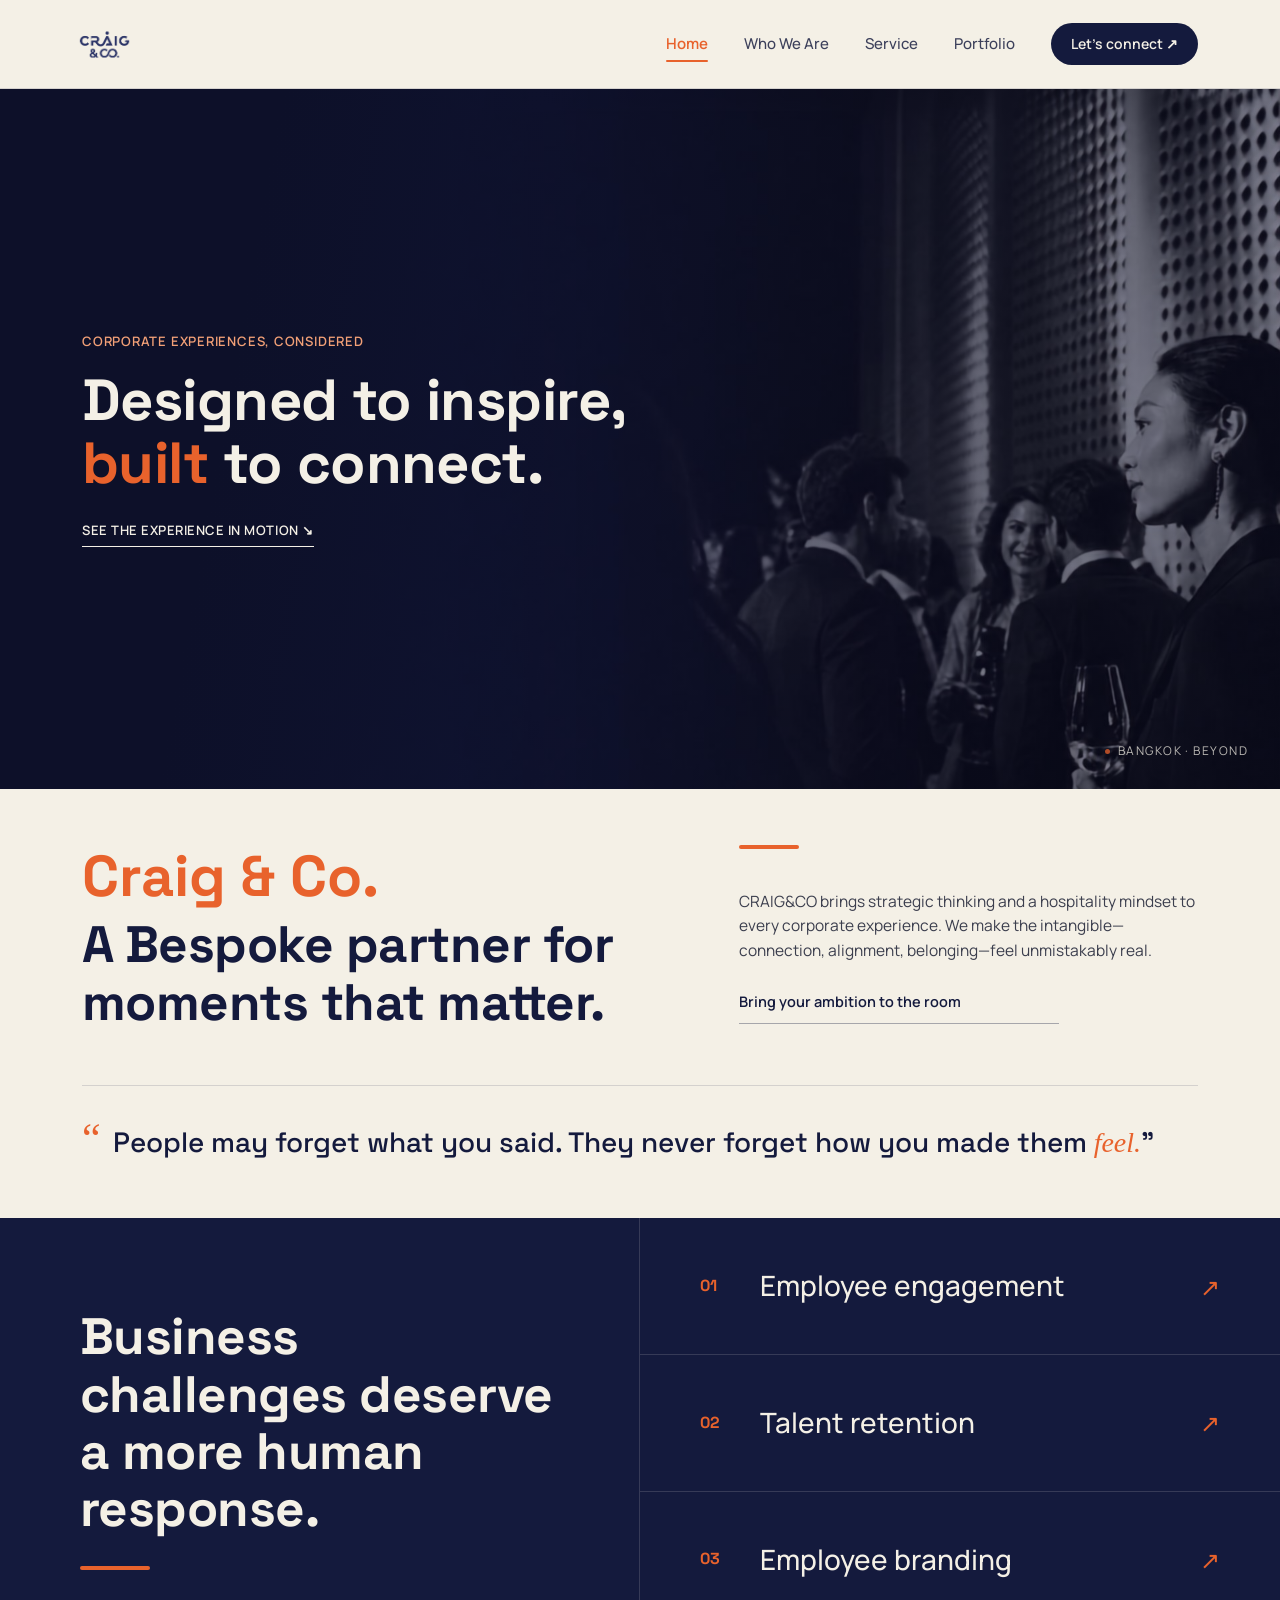
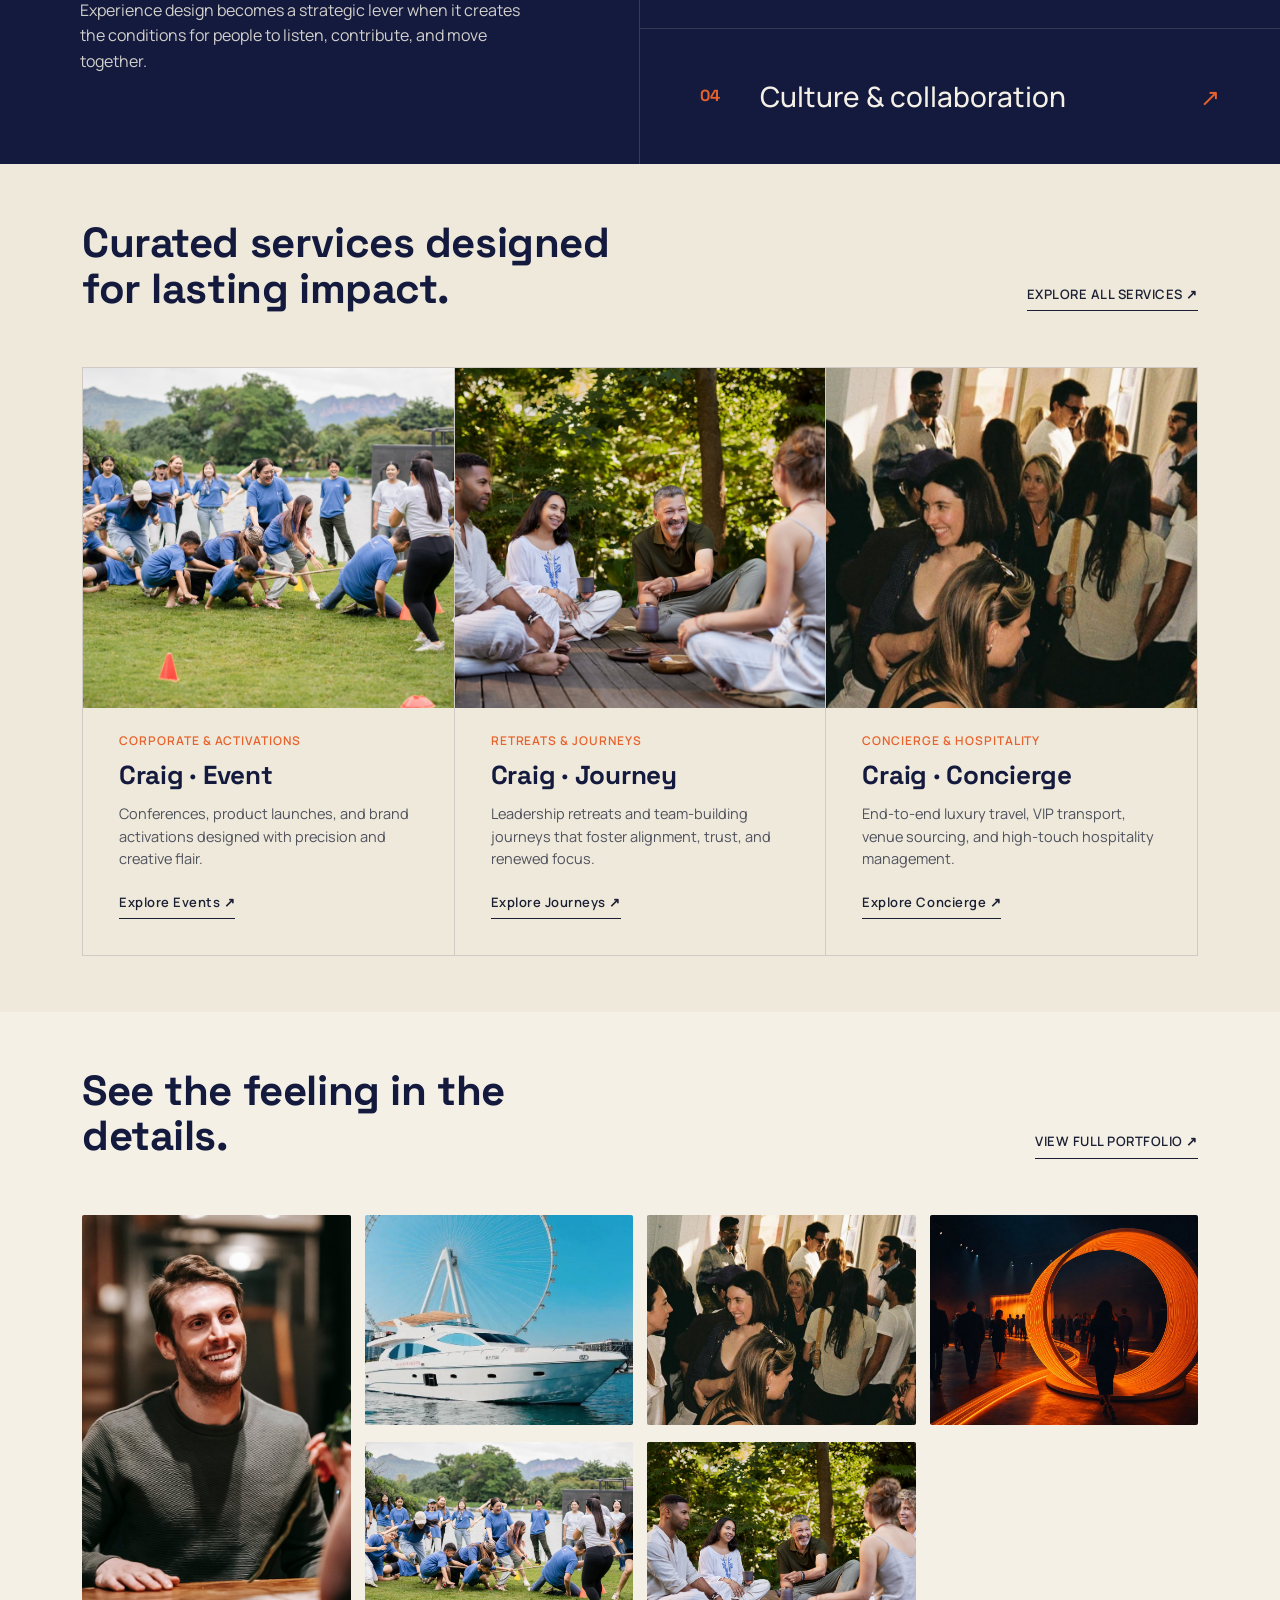
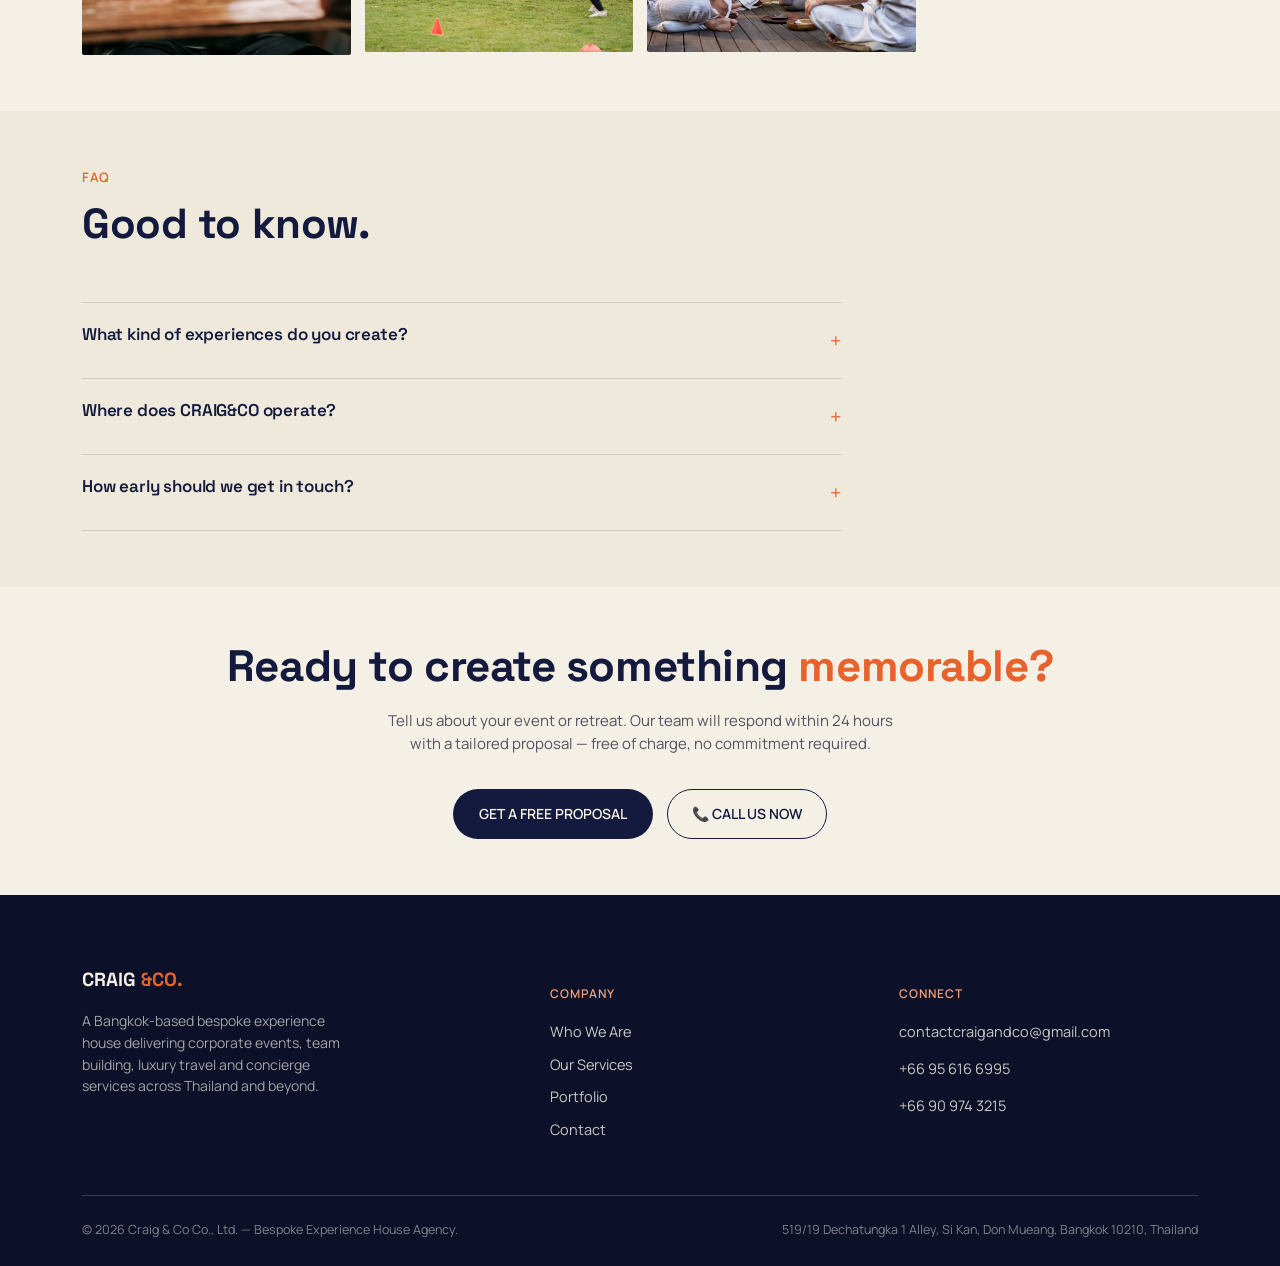
==== commit 3f25d49d: "Update repository and remove large files" ====
--- a/index.html
+++ b/index.html
@@ -14,7 +14,7 @@
       <img src="assets/Primary Logo-01.png" alt="CRAIG &amp; CO." class="logo-img">
     </a>
     <div class="nav-links">
-      <a href="index.html" style="font-weight:700; opacity:1;">Home</a>
+      <a href="index.html" class="active">Home</a>
       <a href="who-we-are.html">Who We Are</a>
       <a href="service.html">Service</a>
       <a href="portfolio.html">Portfolio</a>
@@ -26,9 +26,7 @@
 <header class="hero">
   <div class="hero-inner">
     <div class="eyebrow">CORPORATE EXPERIENCES, CONSIDERED</div>
-    <div class="hero-tag">EVENTS THAT <span class="hi">HIT</span> DIFFERENT.</div>
     <h1>Designed to inspire,<br><span class="hi">built</span> to connect.</h1>
-    <p>We design and deliver corporate experiences that inspire, connect and drive impact.</p>
     <a class="link-arrow" href="portfolio.html">SEE THE EXPERIENCE IN MOTION ↘</a>
   </div>
   <div class="hero-location"><span class="dot"></span> BANGKOK · BEYOND</div>
@@ -39,24 +37,44 @@
   <div class="wrap">
     <div class="who-grid">
       <div>
-        <div class="section-num">01 — WHO WE ARE</div>
-        <h2 class="who-title"><span class="brand">Craig & Co.</span><br>A bespoke partner for<br>moments that matter.</h2>
-      </div>
-      <div class="who-rule">EXPERIENCE IS HOW A MESSAGE BECOMES A FEELING</div>
+        <div class="who-brand">Craig & Co.</div>
+        <h2 class="who-title">A Bespoke partner for moments that matter.</h2>
+      </div>
       <div class="who-right">
-        <p>CRAIG&CO brings strategic thinking and a hospitality mindset to every corporate experience. We make the intangible — connection, alignment, belonging — feel unmistakably real.</p>
-        <a class="link-arrow" href="who-we-are.html">LEARN MORE ABOUT US ↗</a>
-      </div>
-    </div>
-  </div>
-</section>
-
-<!-- 02 — WHAT WE DO (FEATURED SERVICES PREVIEW) -->
+        <div class="who-bar"></div>
+        <p>CRAIG&CO brings strategic thinking and a hospitality mindset to every corporate experience. We make the intangible—connection, alignment, belonging—feel unmistakably real.</p>
+        <a class="who-link" href="who-we-are.html">Bring your ambition to the room</a>
+      </div>
+    </div>
+    <div class="who-quote-wrap">
+      <span class="who-quote-mark">“</span>
+      <div>People may forget what you said. They never forget how you made them <em>feel.</em>”</div>
+    </div>
+  </div>
+</section>
+
+<!-- 02 — THE WORK BEHIND THE MOMENT -->
+<section class="challenges">
+  <div class="challenges-inner">
+    <div class="challenges-left">
+      <h2>Business<br>challenges deserve<br>a more human<br>response.</h2>
+      <div class="rule"></div>
+      <p>Experience design becomes a strategic lever when it creates the conditions for people to listen, contribute, and move together.</p>
+    </div>
+    <div class="challenge-list">
+      <div class="challenge-item"><span class="no">01</span><span class="text">Employee engagement</span><span class="arrow">↗</span></div>
+      <div class="challenge-item"><span class="no">02</span><span class="text">Talent retention</span><span class="arrow">↗</span></div>
+      <div class="challenge-item"><span class="no">03</span><span class="text">Employee branding</span><span class="arrow">↗</span></div>
+      <div class="challenge-item"><span class="no">04</span><span class="text">Culture & collaboration</span><span class="arrow">↗</span></div>
+    </div>
+  </div>
+</section>
+
+<!-- 03 — WHAT WE DO (FEATURED SERVICES PREVIEW) -->
 <section id="services-preview" style="background:#eee9db;">
   <div class="wrap">
     <div class="section-head">
       <div>
-        <div class="section-num">02 — WHAT WE DO</div>
         <h2>Curated services designed for lasting impact.</h2>
       </div>
       <a class="link-arrow" href="service.html">EXPLORE ALL SERVICES ↗</a>
@@ -87,12 +105,11 @@
   </div>
 </section>
 
-<!-- 03 — SELECTED MOMENTS (VISUAL GALLERY PREVIEW) -->
+<!-- 04 — SELECTED MOMENTS (VISUAL GALLERY PREVIEW) -->
 <section id="gallery-preview">
   <div class="wrap">
     <div class="section-head">
       <div>
-        <div class="section-num">03 — SELECTED MOMENTS</div>
         <h2>See the feeling in the details.</h2>
       </div>
       <a class="link-arrow" href="portfolio.html">VIEW FULL PORTFOLIO ↗</a>
--- a/assets/style.css
+++ b/assets/style.css
@@ -66,13 +66,44 @@
   display:flex; gap:36px; align-items:center;
   font-size:15px; font-weight:500;
 }
-.nav-links a{color:var(--navy); opacity:0.82; transition:opacity .15s;}
-.nav-links a:hover{opacity:1;}
+.nav-links a:not(.nav-cta){
+  position:relative;
+  color:var(--navy);
+  opacity:0.82;
+  padding:4px 0;
+  transition:color .2s ease, opacity .2s ease;
+}
+.nav-links a:not(.nav-cta)::after{
+  content:'';
+  position:absolute;
+  bottom:-2px;
+  left:0;
+  width:0;
+  height:2px;
+  background-color:var(--orange);
+  transition:width .25s ease-in-out;
+  border-radius:2px;
+}
+.nav-links a:not(.nav-cta):hover,
+.nav-links a:not(.nav-cta).active{
+  opacity:1;
+  color:var(--orange);
+  font-weight:600;
+}
+.nav-links a:not(.nav-cta):hover::after,
+.nav-links a:not(.nav-cta).active::after{
+  width:100%;
+}
 .nav-cta{
   display:inline-flex; align-items:center; gap:6px;
   background:var(--navy); color:var(--cream) !important;
   padding:10px 20px; border-radius:999px; font-weight:600; opacity:1 !important;
   font-size:14px;
+  transition:background .2s ease, transform .2s ease;
+}
+.nav-cta:hover, .nav-cta.active{
+  background:var(--orange);
+  color:var(--cream) !important;
 }
 .nav-toggle{display:none;}
 
@@ -81,7 +112,8 @@
   position:relative;
   background:linear-gradient(100deg, var(--navy-deep) 20%, rgba(13,16,41,0.55) 55%), url('hero.jpg') center/cover no-repeat;
   color:var(--cream);
-  min-height:88vh;
+  height:700px;
+  min-height:700px;
   display:flex; align-items:center;
 }
 .hero-inner{max-width:var(--max); margin:0 auto; padding:80px 32px; width:100%;}
@@ -126,7 +158,7 @@
 .hero-location .dot{width:5px; height:5px; border-radius:50%; background:var(--orange);}
 
 /* SECTION */
-section{padding:110px 0;}
+section{padding:56px 0;}
 .section-head{
   display:flex; justify-content:space-between; align-items:flex-end;
   gap:40px; margin-bottom:56px;
@@ -147,49 +179,91 @@
 
 /* WHO WE ARE */
 .who{background:var(--cream);}
-.who-grid{display:grid; grid-template-columns:1.4fr 40px 1fr; gap:0; align-items:start;}
-.who-title span.brand{color:var(--orange);}
-.who-title{font-size:clamp(30px,4vw,46px); color:var(--navy); margin-bottom:6px;}
-.who-rule{
-  writing-mode:vertical-rl;
-  text-orientation:mixed;
-  font-size:11px; letter-spacing:0.1em; color:#9a9583;
-  justify-self:center;
-  border-left:1px solid var(--line);
-  padding-left:14px; height:100%;
-}
-.who-right{
-  justify-self: end;
-  margin-left: auto;
-  text-align: left;
-}
-.who-right p{font-size:15px; color:var(--ink); opacity:0.8; margin-bottom:26px; max-width:360px;}
-.who-quote{
+.who-grid{display:grid; grid-template-columns:1.3fr 1fr; gap:60px; align-items:start;}
+.who-brand{color:var(--orange); font-size:clamp(36px, 4.5vw, 58px); font-weight:700; line-height:1.1; margin-bottom:8px; font-family:'Space Grotesk', sans-serif;}
+.who-title{font-size:clamp(32px, 4vw, 52px); color:var(--navy); line-height:1.12; font-weight:700; max-width:560px;}
+.who-right{display:flex; flex-direction:column; align-items:flex-start;}
+.who-bar{width:60px; height:4px; background:var(--orange); margin-bottom:24px; border-radius:2px;}
+.who-right p{font-size:15.5px; color:var(--ink); opacity:0.85; margin-bottom:28px; max-width:460px; line-height:1.6;}
+.who-link{
+  font-size:14.5px; font-weight:600; color:var(--navy);
+  border-bottom:1px solid rgba(20,26,61,0.35); padding-bottom:10px;
+  display:inline-block; width:100%; max-width:320px; text-decoration:none;
+  transition:border-color 0.25s ease, color 0.25s ease;
+}
+.who-link:hover{color:var(--orange); border-bottom-color:var(--orange);}
+
+.who-quote-wrap{
   border-top:1px solid var(--line);
-  margin-top:48px; padding-top:32px;
+  margin-top:54px; padding-top:36px;
   font-family:'Space Grotesk', sans-serif;
-  font-size:clamp(19px,2.4vw,26px);
-  color:var(--navy);
-  max-width:800px;
-}
-.who-quote em{color:var(--orange); font-style:italic; font-family:Georgia, serif;}
-
-/* DARK STRIP - business challenges */
+  font-size:clamp(19px, 2.4vw, 28px);
+  color:var(--navy);
+  font-weight:500;
+  display:flex; align-items:baseline;
+  line-height:1.4;
+}
+.who-quote-mark{color:var(--orange); font-size:1.5em; font-family:Georgia, serif; margin-right:12px; line-height:0.8;}
+.who-quote-wrap em{color:var(--orange); font-style:italic; font-family:Georgia, serif;}
+
+/* DARK STRIP - business challenges (Edge-to-Edge Full Width) */
 .challenges{
   background:var(--navy); color:var(--cream);
-}
-.challenges .wrap{display:grid; grid-template-columns:1fr 1fr; gap:60px;}
-.challenges h2{font-size:clamp(30px,4vw,44px); margin-bottom:26px; max-width:420px;}
-.challenges .rule{width:60px; height:3px; background:var(--orange); margin-bottom:26px;}
-.challenges p{opacity:0.75; max-width:340px; font-size:15px;}
-.challenge-list{border-top:1px solid var(--line-light);}
+  padding:0; width:100%; overflow:hidden;
+}
+.challenges-inner{
+  display:grid; grid-template-columns:1fr 1fr; width:100%;
+}
+.challenges-left{
+  padding:90px 80px;
+  border-right:1px solid rgba(244,240,230,0.15);
+  display:flex; flex-direction:column; justify-content:center;
+}
+.challenges-left .eyebrow{
+  color:var(--orange); font-size:13px; font-weight:700;
+  letter-spacing:0.12em; margin-bottom:24px;
+}
+.challenges-left h2{
+  font-size:clamp(36px, 4vw, 56px); line-height:1.12;
+  margin-bottom:28px; color:var(--cream); font-weight:700;
+}
+.challenges-left .rule{
+  width:70px; height:4px; background:var(--orange); margin-bottom:28px; border-radius:2px;
+}
+.challenges-left p{
+  opacity:0.85; max-width:460px; font-size:16px; line-height:1.6; margin:0;
+}
+.challenge-list{
+  display:flex; flex-direction:column; justify-content:center;
+  border-top:none; width:100%;
+}
 .challenge-item{
+  flex:1;
   display:flex; align-items:center; gap:24px;
-  padding:26px 0; border-bottom:1px solid var(--line-light);
-  font-size:20px;
-}
-.challenge-item .no{color:var(--orange); font-weight:600; font-size:13px; width:20px;}
-.challenge-item .arrow{margin-left:auto; color:var(--orange);}
+  padding:42px 60px; border-bottom:1px solid rgba(244,240,230,0.15);
+  font-size:clamp(20px, 2.2vw, 28px); font-weight:500;
+  transition:background .25s ease, padding-left .25s ease;
+  cursor:pointer;
+}
+.challenge-item:last-child{border-bottom:none;}
+.challenge-item:hover{
+  background:rgba(255,255,255,0.03);
+  padding-left:68px;
+}
+.challenge-item .no{
+  color:var(--orange); font-weight:700; font-size:16px; min-width:36px;
+  font-family:'Space Grotesk', sans-serif;
+}
+.challenge-item .text{
+  color:var(--cream); flex:1;
+}
+.challenge-item .arrow{
+  margin-left:auto; color:var(--orange); font-size:24px;
+  transition:transform .25s ease;
+}
+.challenge-item:hover .arrow{
+  transform:translate(4px, -4px);
+}
 
 /* SERVICES */
 .services-grid{
@@ -204,7 +278,7 @@
 }
 .service-card.wide{grid-column:1 / -1; display:grid; grid-template-columns:1fr 1fr;}
 .service-media{
-  height:210px; margin:-36px -36px 20px -36px;
+  height:340px; margin:-36px -36px 24px -36px;
   background-size:cover; background-position:center;
   transition:transform .6s cubic-bezier(0.16, 1, 0.3, 1);
 }
@@ -348,18 +422,76 @@
 .exec-item .no{color:var(--orange); font-size:13px; font-weight:700; width:20px;}
 .exec-item .arrow{margin-left:auto; color:var(--orange);}
 
-/* HOW WE WORK */
+/* HOW WE WORK (Dark Navy Contrast Section) */
+#how-we-work{
+  background:var(--navy);
+  color:var(--cream);
+}
+#how-we-work .section-head h2{
+  color:var(--cream);
+}
+#how-we-work .section-head p{
+  color:var(--cream);
+  opacity:0.8;
+}
 .process-grid{
-  display:grid; grid-template-columns:repeat(3,1fr);
-  border-top:1px solid var(--line); border-left:1px solid var(--line);
+  display:grid; grid-template-columns:repeat(6,1fr);
+  border-top:1px solid rgba(244,240,230,0.18);
+  border-bottom:1px solid rgba(244,240,230,0.18);
 }
 .process-card{
-  border-right:1px solid var(--line); border-bottom:1px solid var(--line);
-  padding:32px; min-height:200px;
-}
-.process-card .no{font-size:13px; color:var(--orange); font-weight:600; margin-bottom:14px; display:block;}
-.process-card h3{font-size:24px; color:var(--navy); margin-bottom:12px;}
-.process-card p{font-size:14px; opacity:0.75;}
+  border-right:1px solid rgba(244,240,230,0.18);
+  border-bottom:1px solid rgba(244,240,230,0.18);
+  padding:32px 28px 40px;
+  display:flex;
+  flex-direction:column;
+  justify-content:flex-start;
+  min-height:210px;
+  grid-column:span 2;
+}
+.process-card:nth-child(4),
+.process-card:nth-child(5){
+  grid-column:span 3;
+}
+.process-card:nth-child(3),
+.process-card:nth-child(5){
+  border-right:none;
+}
+.process-card:nth-child(4),
+.process-card:nth-child(5){
+  border-bottom:none;
+}
+.process-card-top{
+  display:flex;
+  justify-content:space-between;
+  align-items:center;
+  margin-bottom:20px;
+}
+.process-card .no{
+  font-size:14px;
+  color:var(--orange);
+  font-weight:600;
+  margin-bottom:0;
+}
+.process-card .chevron{
+  color:var(--orange-soft);
+  width:18px;
+  height:18px;
+}
+.process-card h3{
+  font-size:clamp(26px, 3.2vw, 36px);
+  color:var(--cream);
+  font-weight:700;
+  margin-bottom:14px;
+}
+.process-card p{
+  font-size:14.5px;
+  color:var(--cream);
+  opacity:0.8;
+  max-width:320px;
+  margin:0;
+  line-height:1.5;
+}
 
 /* GALLERY */
 .gallery-grid{
@@ -368,14 +500,53 @@
 .gallery-grid img{width:100%; height:210px; object-fit:cover; border-radius:2px;}
 .gallery-grid img.tall{height:440px; grid-row:span 2;}
 
-/* TESTIMONIAL */
-.testimonial-card{
-  background:#fff; border:1px solid var(--line);
-  padding:30px 34px; max-width:520px;
-}
-.testimonial-card p{font-family:Georgia, serif; font-style:italic; font-size:15px; opacity:0.85; margin-bottom:18px;}
-.testimonial-card .name{font-weight:600; font-size:14px; color:var(--navy);}
-.testimonial-card .date{font-size:12.5px; opacity:0.6;}
+/* TESTIMONIAL SECTION */
+.testimonial-section{
+  background:var(--cream);
+}
+.testimonialSwiper{
+  padding:20px 0 54px !important;
+  max-width:820px;
+  margin:0 auto;
+}
+.testimonial-container{
+  text-align:center;
+  max-width:720px;
+  margin:0 auto;
+  padding:10px 20px;
+}
+.testimonial-quote{
+  font-family:Georgia, serif;
+  font-style:italic;
+  font-size:clamp(18px, 2.4vw, 24px);
+  color:var(--navy);
+  line-height:1.55;
+  opacity:0.88;
+  margin-bottom:24px;
+}
+.testimonial-author{
+  font-family:'Space Grotesk', sans-serif;
+  font-weight:700;
+  font-size:16px;
+  color:var(--navy);
+  margin-bottom:4px;
+}
+.testimonial-date{
+  font-size:13.5px;
+  color:var(--navy);
+  opacity:0.6;
+}
+.testimonialSwiper .swiper-pagination-bullet{
+  background:var(--navy);
+  opacity:0.25;
+  transition:all 0.3s ease;
+}
+.testimonialSwiper .swiper-pagination-bullet-active{
+  background:var(--orange) !important;
+  opacity:1;
+  width:20px;
+  border-radius:4px;
+}
 
 /* FAQ */
 .faq-list{border-top:1px solid var(--line); max-width:760px;}
@@ -422,54 +593,208 @@
 }
 
 /* CONTACT PAGE */
-.contact-hero{background:var(--navy); color:var(--cream); padding:90px 0 60px; text-align:center;}
-.contact-hero h1{font-size:clamp(30px,4.6vw,48px); max-width:640px; margin:0 auto;}
-.contact-split{display:grid; grid-template-columns:1fr 1.2fr;}
-.contact-info{background:var(--navy); color:var(--cream); padding:70px 50px;}
-.contact-info .lead{font-size:13px; letter-spacing:0.08em; color:var(--orange-soft); font-weight:600; margin-bottom:18px;}
-.contact-info h2{font-size:clamp(26px,3vw,34px); margin-bottom:36px; max-width:280px;}
-.contact-row{display:flex; align-items:center; gap:16px; margin-bottom:26px;}
+.contact-hero{background:var(--navy-deep); color:var(--cream); padding:100px 0 70px; text-align:center;}
+.contact-hero .eyebrow{color:var(--orange); font-size:13px; font-weight:700; letter-spacing:0.12em; margin-bottom:20px;}
+.contact-hero h1{font-size:clamp(32px, 4.6vw, 54px); max-width:680px; margin:0 auto; font-weight:700; line-height:1.15;}
+.contact-split{display:grid; grid-template-columns:1fr 1.2fr; background:var(--cream);}
+.contact-info{background:var(--cream); color:var(--navy); padding:80px 60px;}
+.contact-info .lead{font-size:13px; letter-spacing:0.1em; color:var(--orange); font-weight:700; margin-bottom:18px;}
+.contact-info h2{font-size:clamp(28px,3vw,38px); color:var(--navy); margin-bottom:36px; max-width:320px; font-weight:700; line-height:1.18;}
+.contact-row{display:flex; align-items:flex-start; gap:16px; margin-bottom:28px;}
 .contact-row .ic{
   width:38px; height:38px; border-radius:50%;
-  background:rgba(244,240,230,0.1); display:flex; align-items:center; justify-content:center;
-  color:var(--orange-soft); flex-shrink:0;
-}
-.contact-row a{font-weight:600; font-size:15px; border-bottom:1px solid var(--orange); padding-bottom:2px;}
+  background:rgba(20,26,61,0.06); display:flex; align-items:center; justify-content:center;
+  color:var(--orange); flex-shrink:0; margin-top:2px;
+}
+.contact-row a{font-weight:600; font-size:15px; color:var(--navy); border-bottom:1px solid var(--orange); padding-bottom:2px;}
 .socials{display:flex; gap:12px; margin-top:36px;}
 .socials a{
-  width:38px; height:38px; border-radius:50%; border:1px solid var(--line-light);
-  display:flex; align-items:center; justify-content:center; font-size:14px;
-}
-.contact-form{background:var(--orange); padding:70px 50px; color:var(--navy);}
-.contact-form .lead{font-size:13px; letter-spacing:0.08em; font-weight:700; margin-bottom:18px; color:var(--navy-deep);}
-.contact-form h2{font-size:clamp(26px,3vw,34px); margin-bottom:34px; max-width:320px;}
+  width:38px; height:38px; border-radius:50%; border:1px solid var(--line);
+  display:flex; align-items:center; justify-content:center; font-size:14px; color:var(--navy);
+}
+.contact-form{background:var(--cream); padding:80px 60px; color:var(--navy); border-left:1px solid var(--line);}
+.contact-form .lead{font-size:13px; letter-spacing:0.1em; font-weight:700; margin-bottom:18px; color:var(--navy);}
+.contact-form h2{font-size:clamp(28px,3vw,38px); color:var(--navy); margin-bottom:18px; max-width:360px; font-weight:700; line-height:1.18;}
 .form-row{display:grid; grid-template-columns:1fr 1fr; gap:24px; margin-bottom:22px;}
-.field label{display:block; font-size:12px; font-weight:700; letter-spacing:0.04em; margin-bottom:10px;}
+.field label{display:block; font-size:12px; font-weight:700; letter-spacing:0.04em; margin-bottom:10px; color:var(--navy);}
 .field input, .field textarea{
-  width:100%; border:none; border-bottom:1px solid rgba(20,26,61,0.4);
-  background:transparent; padding:8px 0; font-family:'Manrope',sans-serif;
-  font-size:15px; color:var(--navy-deep);
-}
-.field input::placeholder, .field textarea::placeholder{color:rgba(20,26,61,0.5);}
+  width:100%; border:none; border-bottom:1px solid rgba(20,26,61,0.25);
+  background:transparent; padding:10px 0; font-family:'Manrope',sans-serif;
+  font-size:15px; color:var(--navy); outline:none; transition:border-color 0.25s ease;
+}
+.field input:focus, .field textarea:focus{
+  border-bottom-color:var(--orange);
+}
+.field input::placeholder, .field textarea::placeholder{color:rgba(20,26,61,0.4);}
 .field textarea{resize:vertical; min-height:60px;}
 .form-submit{
   margin-top:30px; background:var(--navy); color:var(--cream);
-  padding:14px 30px; border-radius:999px; border:none; font-weight:600; cursor:pointer; font-size:14px;
-}
-.form-note{font-size:13px; opacity:0.75; margin-top:14px;}
+  padding:14px 36px; border-radius:999px; border:none; font-weight:600; cursor:pointer; font-size:14px;
+  letter-spacing:0.05em; transition:background 0.25s ease, transform 0.25s ease;
+}
+.form-submit:hover{
+  background:var(--orange);
+}
+.form-note{font-size:13px; opacity:0.75; margin-top:16px; max-width:440px; color:var(--navy);}
 .form-success{
   display:none; margin-top:20px; padding:14px 18px; background:rgba(20,26,61,0.12);
-  border-radius:6px; font-size:14px; font-weight:600;
+  border-radius:6px; font-size:14px; font-weight:600; color:var(--navy);
 }
 .map-note{background:var(--cream); padding:50px 0; text-align:center;}
 .map-note p{opacity:0.6; font-size:14px;}
+
+/* CO LEISURE SECTION */
+.co-leisure{
+  background:var(--cream);
+  padding:80px 0 96px;
+}
+.leisure-header{
+  text-align:center;
+  max-width:840px;
+  margin:0 auto 52px;
+}
+.leisure-icon-wrap{
+  display:flex;
+  justify-content:center;
+  align-items:center;
+  margin-bottom:14px;
+}
+.leisure-icon{
+  width:46px;
+  height:46px;
+  object-fit:contain;
+}
+.leisure-brand{
+  font-family:'Space Grotesk', sans-serif;
+  font-size:26px;
+  font-weight:800;
+  letter-spacing:0.06em;
+  color:var(--navy);
+  margin-bottom:18px;
+}
+.leisure-subheading{
+  font-family:'Space Grotesk', sans-serif;
+  font-size:clamp(20px, 2.4vw, 25px);
+  font-weight:700;
+  line-height:1.35;
+  color:var(--navy);
+  margin:0 auto;
+  max-width:740px;
+}
+.leisure-subheading .brand-orange,
+.leisure-brand .brand-orange,
+.leisure-title .brand-orange{
+  color:var(--orange);
+}
+.leisure-grid{
+  display:grid;
+  grid-template-columns:repeat(3, 1fr);
+  gap:26px;
+  align-items:end;
+}
+.leisure-card{
+  position:relative;
+  overflow:hidden;
+  border-radius:4px;
+  cursor:pointer;
+  background:#dfd8c9;
+  box-shadow:0 6px 24px rgba(20,26,61,0.08);
+  transition:transform 0.45s cubic-bezier(0.16, 1, 0.3, 1), box-shadow 0.45s ease;
+}
+.leisure-card.card-tall{
+  height:510px;
+}
+.leisure-card.card-offset{
+  height:445px;
+}
+.leisure-card.card-mid{
+  height:485px;
+}
+.leisure-card:hover{
+  transform:translateY(-4px);
+  box-shadow:0 16px 36px rgba(20,26,61,0.14);
+}
+.leisure-img-wrap{
+  width:100%;
+  height:100%;
+  overflow:hidden;
+}
+.leisure-img-wrap img{
+  width:100%;
+  height:100%;
+  object-fit:cover;
+  object-position:center;
+  display:block;
+  transition:transform 0.7s cubic-bezier(0.16, 1, 0.3, 1);
+}
+.leisure-card:hover .leisure-img-wrap img{
+  transform:scale(1.06);
+}
+.leisure-overlay{
+  position:absolute;
+  bottom:24px;
+  left:18px;
+  right:18px;
+  background:rgba(255,255,255,0.58);
+  backdrop-filter:blur(14px);
+  -webkit-backdrop-filter:blur(14px);
+  border:1px solid rgba(255,255,255,0.5);
+  border-radius:4px;
+  padding:15px 18px;
+  text-align:center;
+  box-shadow:0 8px 24px rgba(20,26,61,0.08);
+  transition:all 0.45s cubic-bezier(0.16, 1, 0.3, 1);
+  z-index:2;
+  box-sizing:border-box;
+}
+.leisure-card:hover .leisure-overlay,
+.leisure-card.is-active .leisure-overlay{
+  background:rgba(255,255,255,0.85);
+  border-color:rgba(255,255,255,0.85);
+  box-shadow:0 16px 36px rgba(20,26,61,0.18);
+  padding:22px 18px 24px;
+}
+.leisure-title{
+  font-family:'Space Grotesk', sans-serif;
+  font-size:15.5px;
+  font-weight:800;
+  letter-spacing:0.04em;
+  color:var(--navy);
+  margin:0;
+  line-height:1.25;
+  transition:transform 0.3s ease;
+}
+.leisure-desc{
+  font-family:'Manrope', sans-serif;
+  font-size:13.5px;
+  line-height:1.5;
+  color:#1b1f33;
+  font-weight:600;
+  opacity:0;
+  max-height:0;
+  margin:0;
+  overflow:hidden;
+  transform:translateY(8px);
+  transition:opacity 0.35s ease, max-height 0.45s cubic-bezier(0.16, 1, 0.3, 1), transform 0.45s cubic-bezier(0.16, 1, 0.3, 1), margin-top 0.35s ease;
+  pointer-events:none;
+}
+.leisure-card:hover .leisure-desc,
+.leisure-card.is-active .leisure-desc{
+  opacity:0.95;
+  max-height:120px;
+  margin-top:12px;
+  transform:translateY(0);
+  pointer-events:auto;
+}
 
 @media (max-width: 900px){
   .nav-links{display:none;}
   .who-grid{grid-template-columns:1fr;}
   .who-right{justify-self:start; margin-left:0;}
   .who-rule{display:none;}
-  .challenges .wrap{grid-template-columns:1fr;}
+  .challenges-inner{grid-template-columns:1fr;}
+  .challenges-left{padding:60px 32px; border-right:none; border-bottom:1px solid rgba(244,240,230,0.15);}
+  .challenge-item{padding:30px 32px;}
   .services-grid, .service-card.wide{grid-template-columns:1fr;}
   .solutions-grid{grid-template-columns:1fr;}
   .solution-card p{
@@ -479,15 +804,33 @@
     transform:none;
     pointer-events:auto;
   }
+  .leisure-grid{
+    grid-template-columns:1fr;
+    gap:22px;
+    align-items:stretch;
+    max-width:480px;
+    margin:0 auto;
+  }
+  .leisure-card.card-tall,
+  .leisure-card.card-offset,
+  .leisure-card.card-mid{
+    height:420px;
+  }
+  .leisure-overlay{
+    bottom:20px;
+    left:14px;
+    right:14px;
+  }
   .execution .wrap{grid-template-columns:1fr;}
   .execution img{aspect-ratio:16/9;}
-  .process-grid{grid-template-columns:1fr;}
+  .process-grid{grid-template-columns:1fr; border-bottom:none;}
+  .process-card, .process-card:nth-child(4), .process-card:nth-child(5){grid-column:span 1; border-right:none; border-bottom:1px solid rgba(244,240,230,0.18) !important;}
   .gallery-grid{grid-template-columns:repeat(2,1fr);}
   .gallery-grid img.tall{height:210px; grid-row:auto;}
   .footer-grid{grid-template-columns:1fr; gap:30px;}
   .contact-split{grid-template-columns:1fr;}
   .form-row{grid-template-columns:1fr;}
-  section{padding:70px 0;}
+  section{padding:56px 0;}
 }
 
 @media (hover: none){
@@ -498,5 +841,16 @@
     transform:none;
     pointer-events:auto;
   }
-}
-
+  .leisure-desc{
+    opacity:0.95;
+    max-height:none;
+    margin-top:10px;
+    transform:none;
+    pointer-events:auto;
+  }
+  .leisure-overlay{
+    background:rgba(255,255,255,0.85);
+    padding:18px 16px;
+  }
+}
+
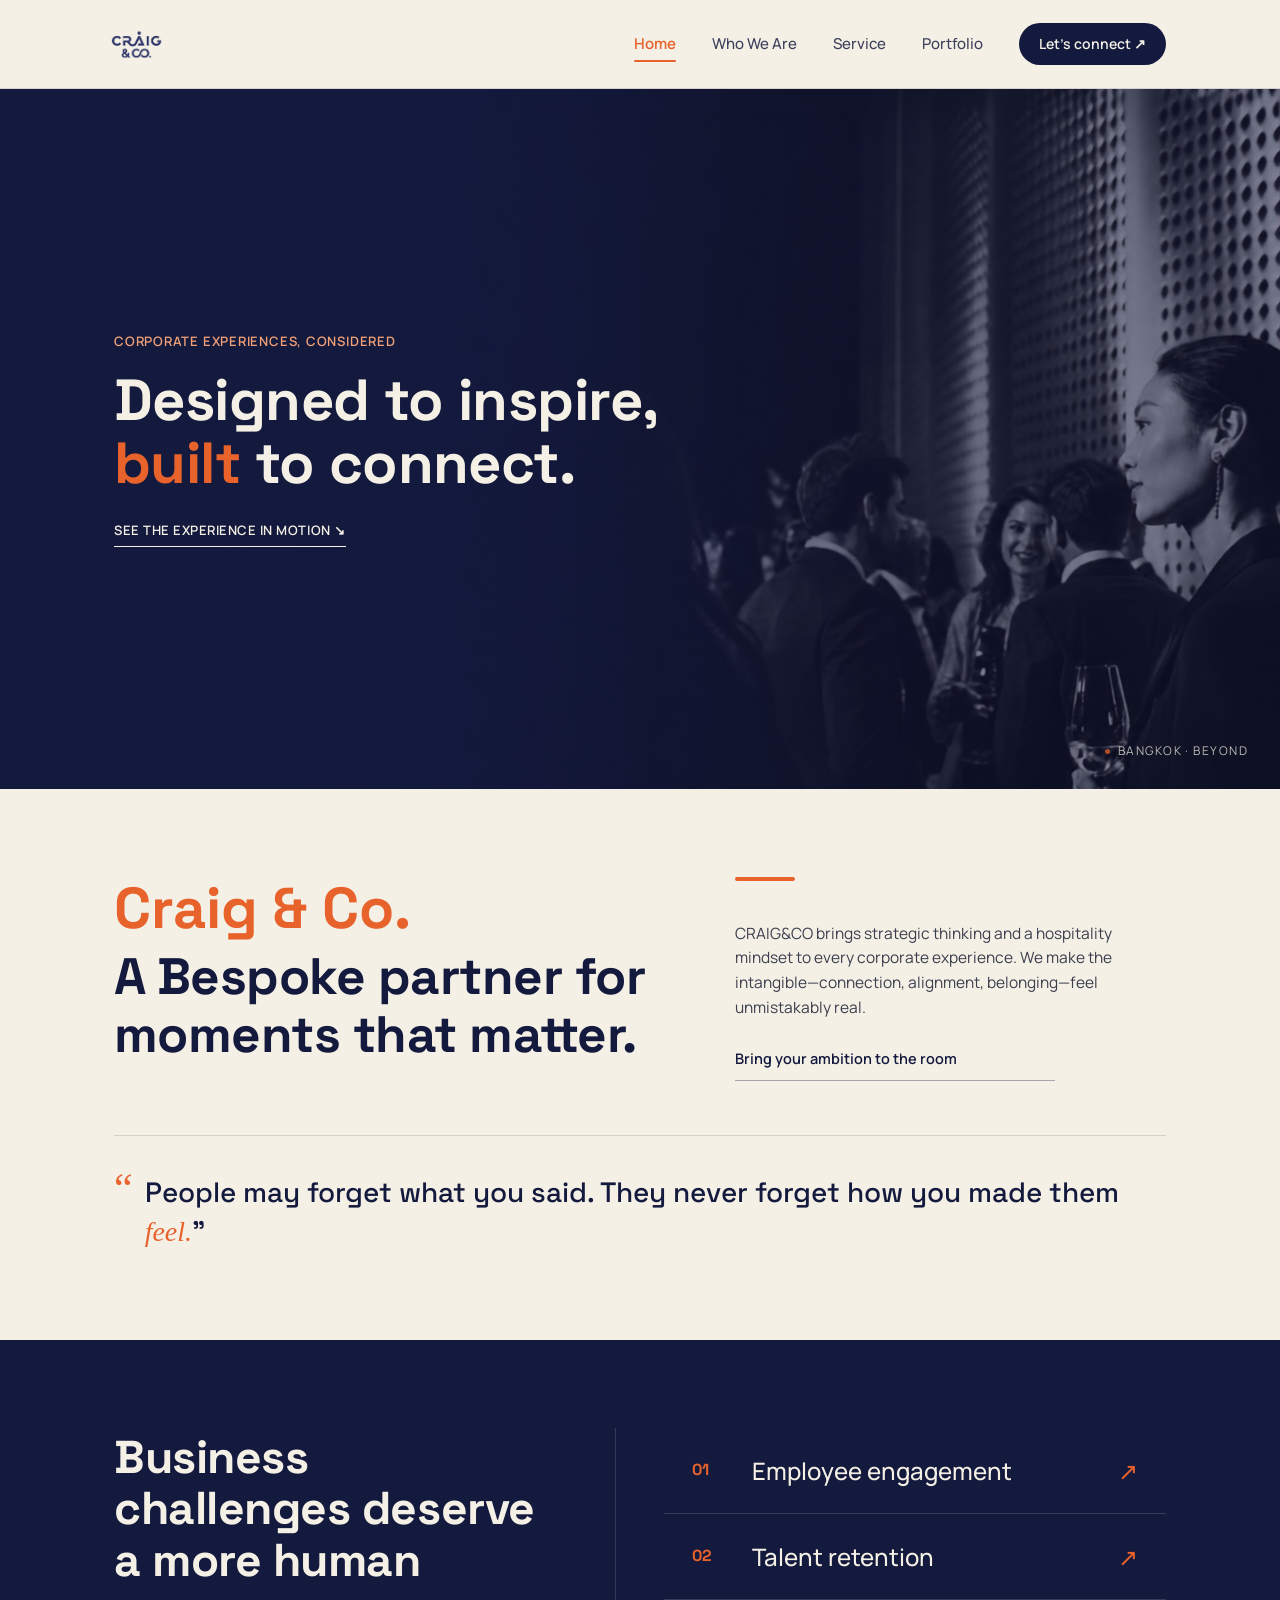
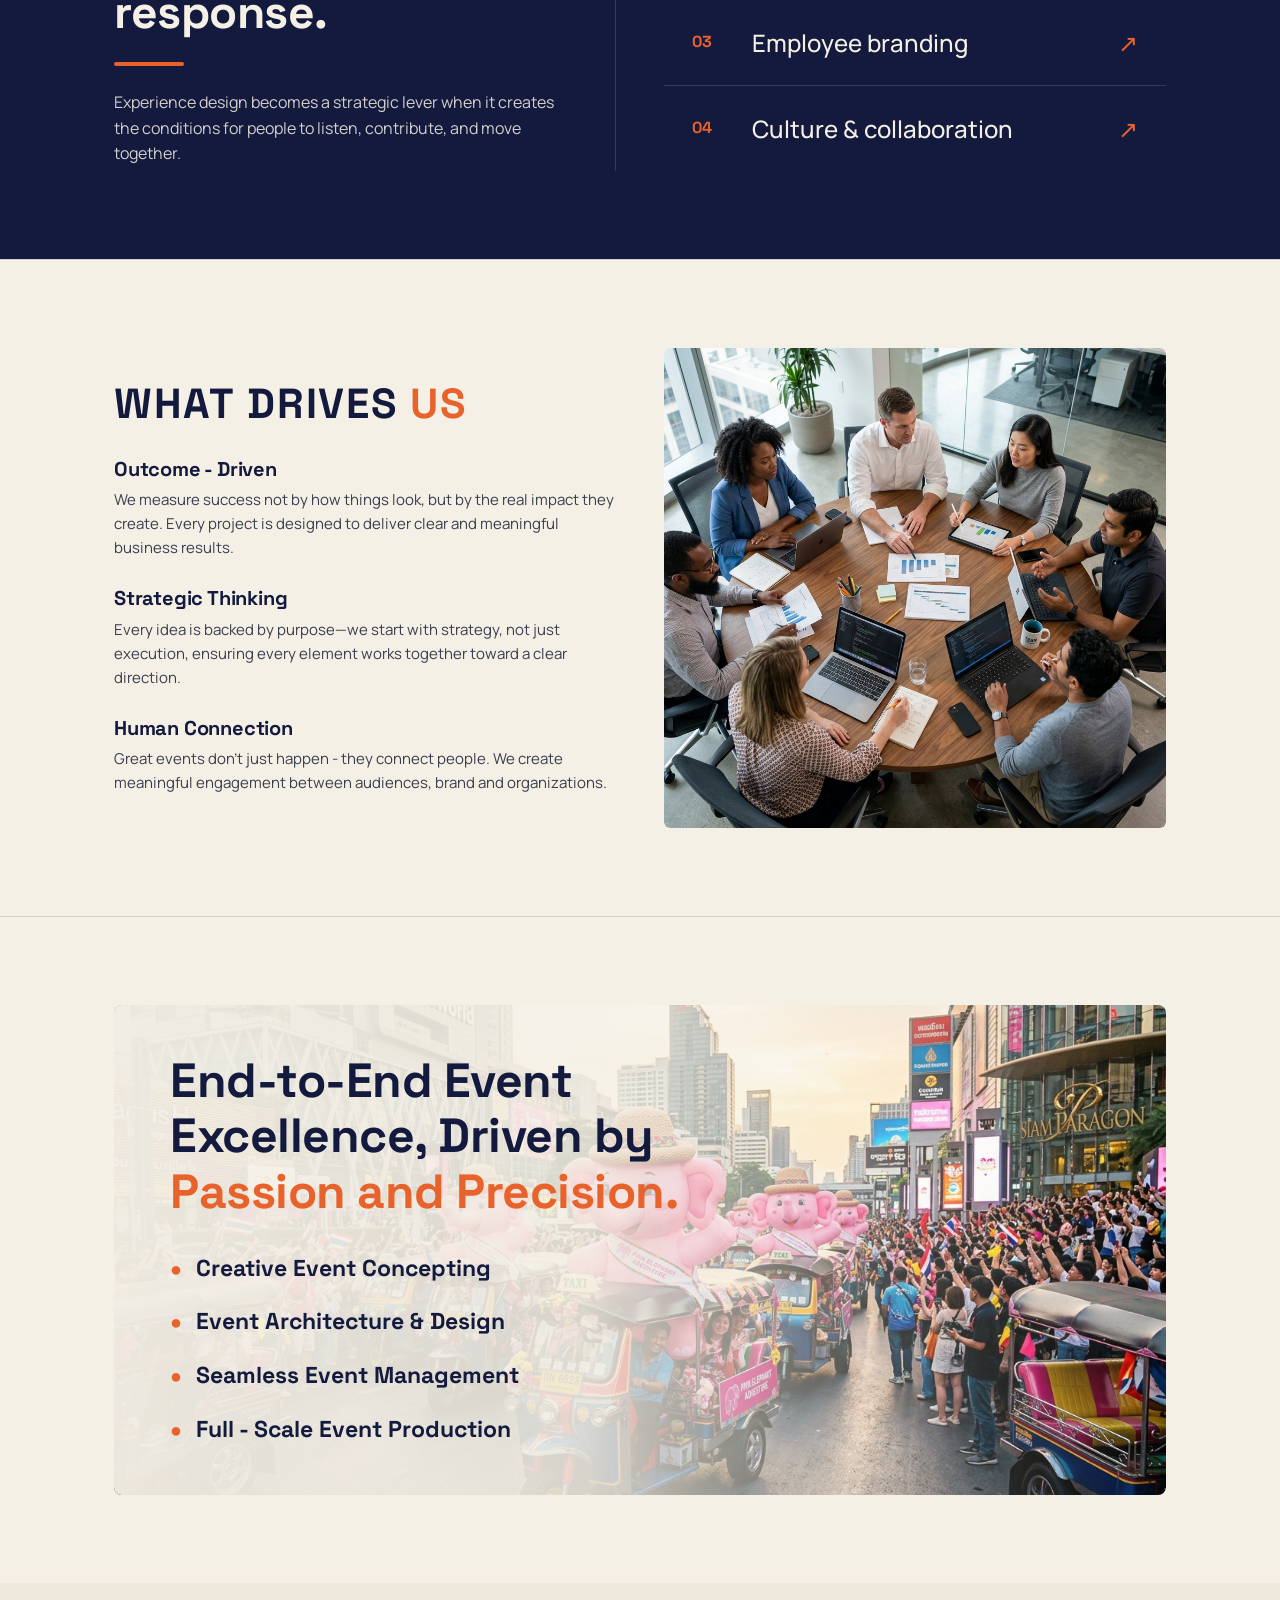
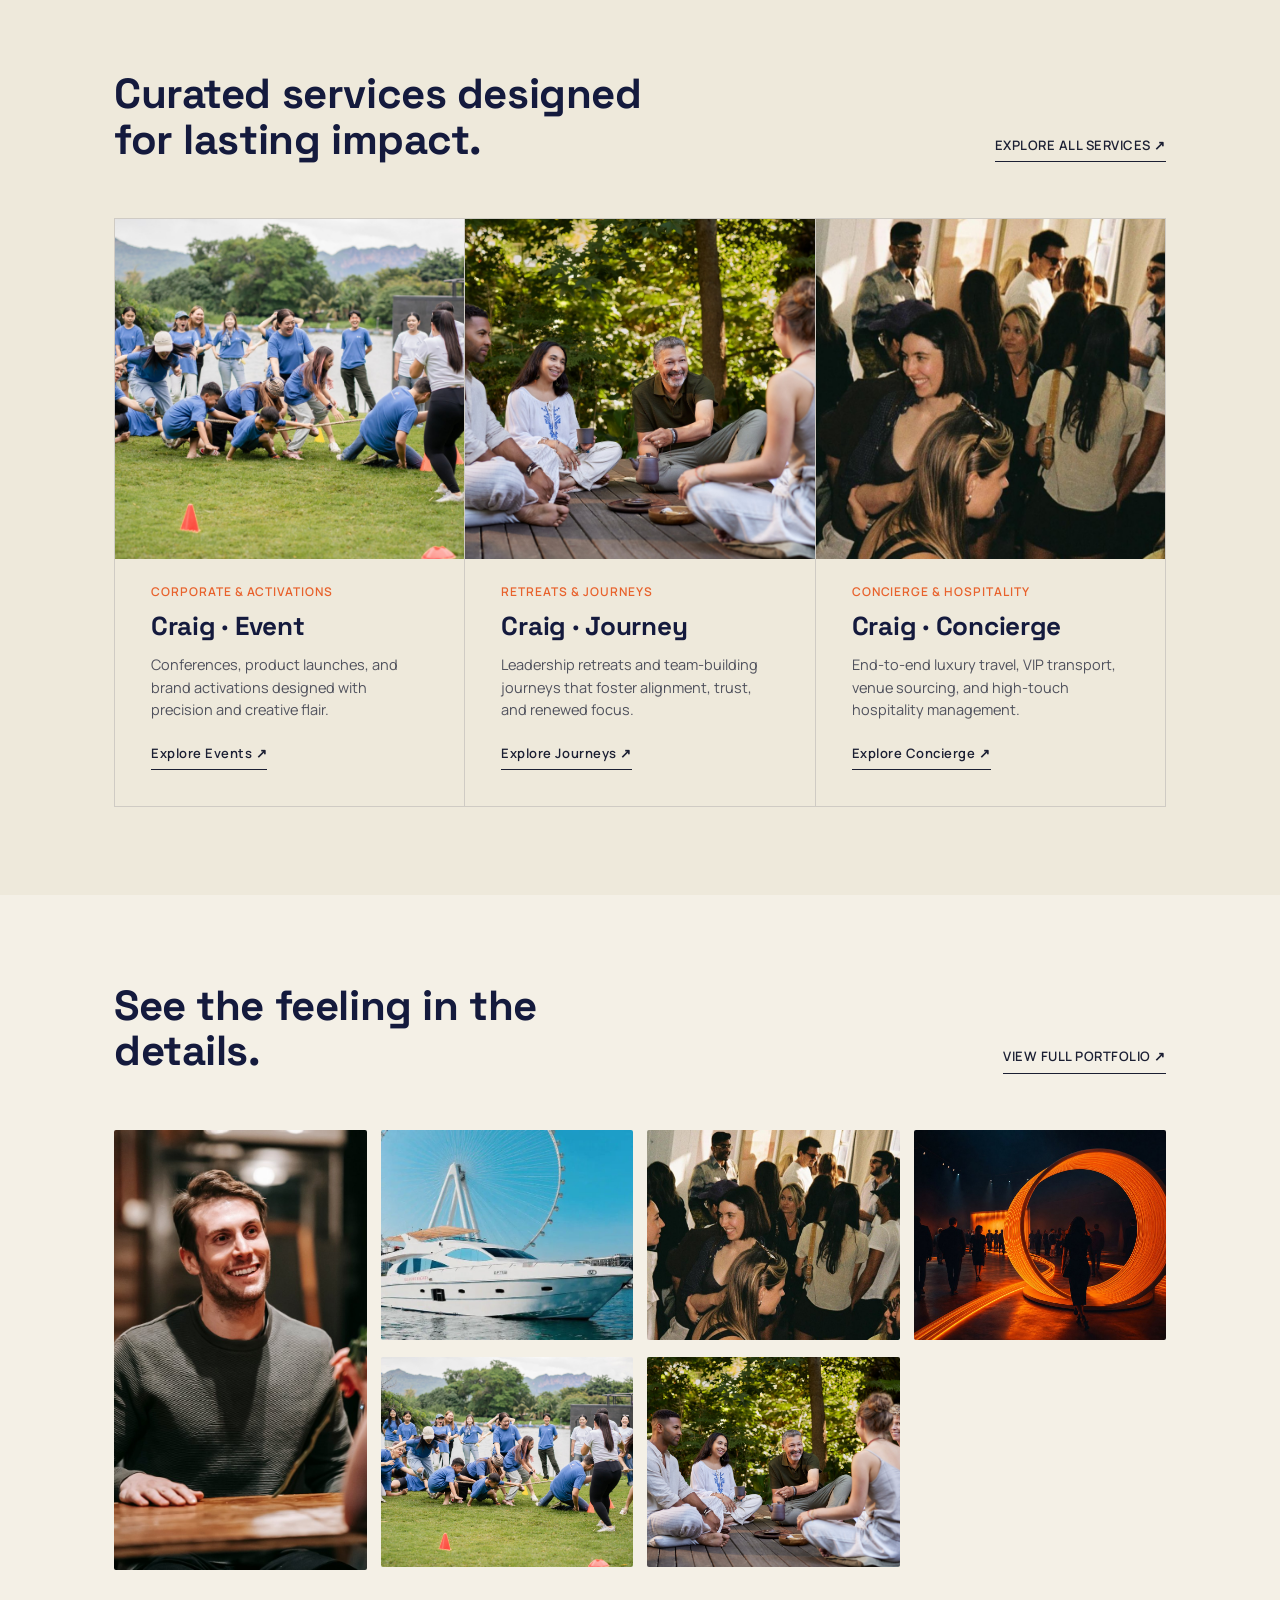
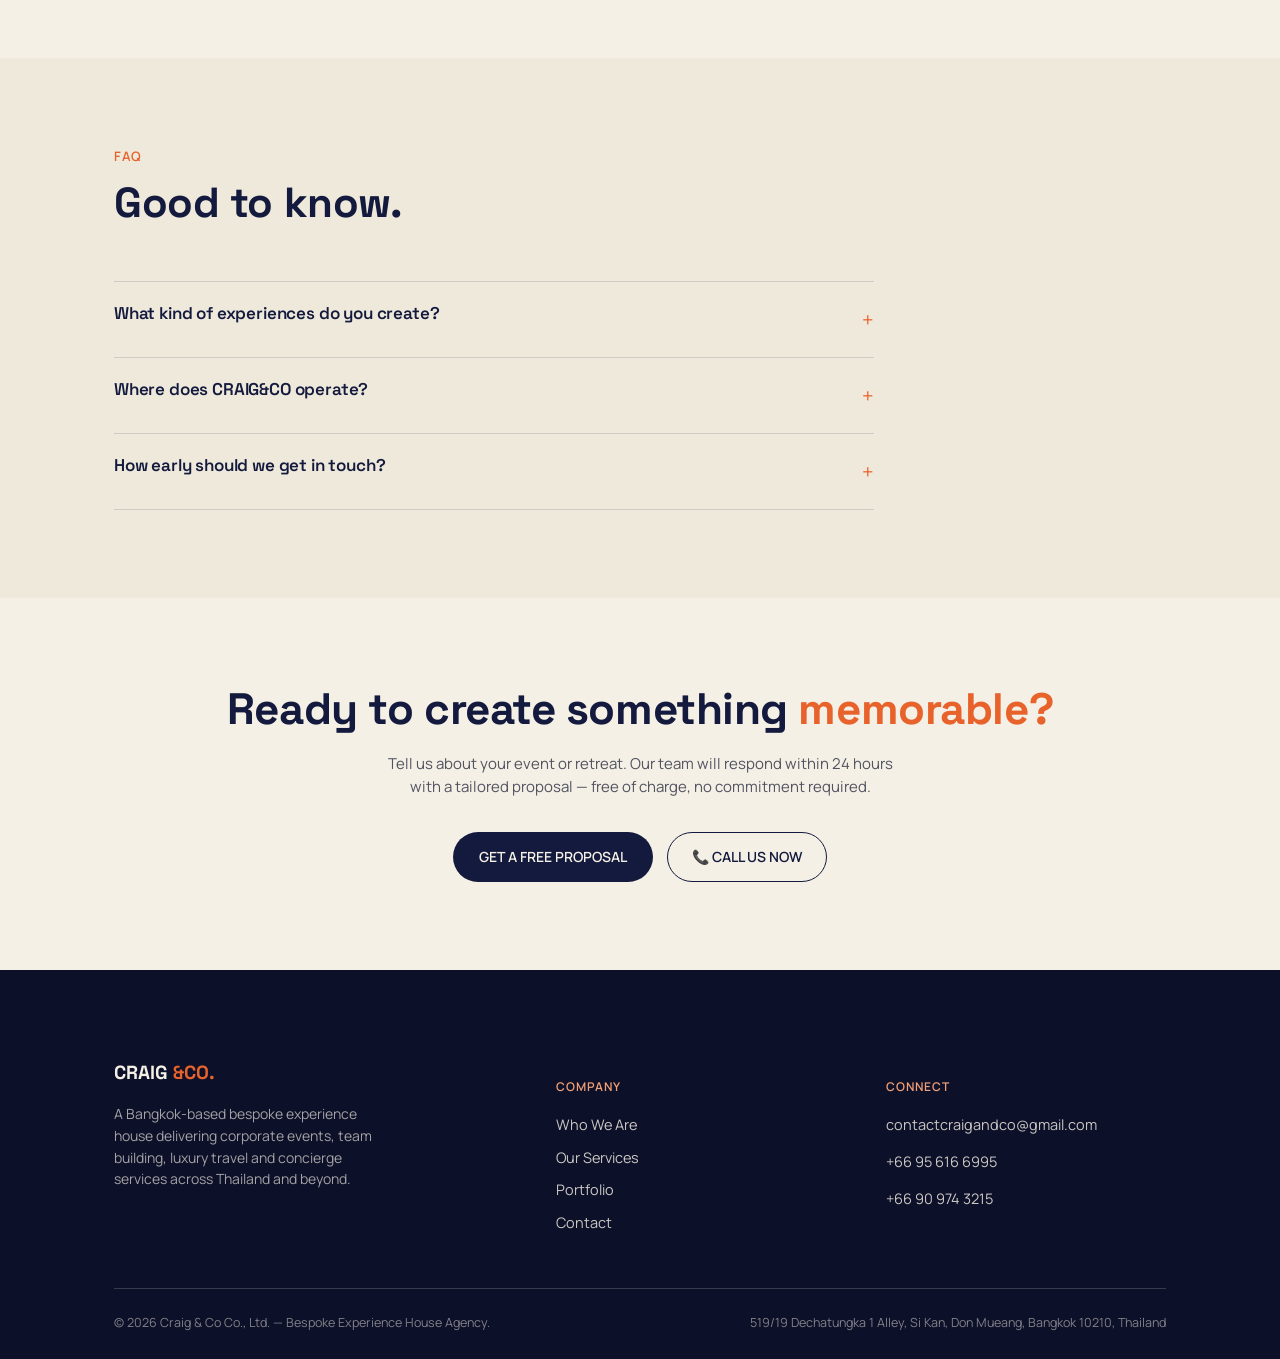
==== commit 6ec3f0c9: "Add design4: design2 layout + design3 hero & fonts, contact form removed" ====
--- a/index.html
+++ b/index.html
@@ -55,17 +55,66 @@
 
 <!-- 02 — THE WORK BEHIND THE MOMENT -->
 <section class="challenges">
-  <div class="challenges-inner">
-    <div class="challenges-left">
-      <h2>Business<br>challenges deserve<br>a more human<br>response.</h2>
-      <div class="rule"></div>
-      <p>Experience design becomes a strategic lever when it creates the conditions for people to listen, contribute, and move together.</p>
-    </div>
-    <div class="challenge-list">
-      <div class="challenge-item"><span class="no">01</span><span class="text">Employee engagement</span><span class="arrow">↗</span></div>
-      <div class="challenge-item"><span class="no">02</span><span class="text">Talent retention</span><span class="arrow">↗</span></div>
-      <div class="challenge-item"><span class="no">03</span><span class="text">Employee branding</span><span class="arrow">↗</span></div>
-      <div class="challenge-item"><span class="no">04</span><span class="text">Culture & collaboration</span><span class="arrow">↗</span></div>
+  <div class="wrap">
+    <div class="challenges-inner">
+      <div class="challenges-left">
+        <h2>Business<br>challenges deserve<br>a more human<br>response.</h2>
+        <div class="rule"></div>
+        <p>Experience design becomes a strategic lever when it creates the conditions for people to listen, contribute, and move together.</p>
+      </div>
+      <div class="challenge-list">
+        <div class="challenge-item"><span class="no">01</span><span class="text">Employee engagement</span><span class="arrow">↗</span></div>
+        <div class="challenge-item"><span class="no">02</span><span class="text">Talent retention</span><span class="arrow">↗</span></div>
+        <div class="challenge-item"><span class="no">03</span><span class="text">Employee branding</span><span class="arrow">↗</span></div>
+        <div class="challenge-item"><span class="no">04</span><span class="text">Culture & collaboration</span><span class="arrow">↗</span></div>
+      </div>
+    </div>
+  </div>
+</section>
+
+<!-- WHAT DRIVES US -->
+<section class="what-drives-us">
+  <div class="wrap">
+    <div class="drives-grid">
+      <div class="drives-content">
+        <h2 class="drives-title">WHAT DRIVES <span class="hi">US</span></h2>
+        <div class="drives-items">
+          <div class="drives-item">
+            <h3>Outcome - Driven</h3>
+            <p>We measure success not by how things look, but by the real impact they create. Every project is designed to deliver clear and meaningful business results.</p>
+          </div>
+          <div class="drives-item">
+            <h3>Strategic Thinking</h3>
+            <p>Every idea is backed by purpose—we start with strategy, not just execution, ensuring every element works together toward a clear direction.</p>
+          </div>
+          <div class="drives-item">
+            <h3>Human Connection</h3>
+            <p>Great events don't just happen - they connect people. We create meaningful engagement between audiences, brand and organizations.</p>
+          </div>
+        </div>
+      </div>
+      <div class="drives-media">
+        <img src="assets/what-drives-us.jpg" alt="What Drives Us — Team Collaboration">
+      </div>
+    </div>
+  </div>
+</section>
+
+<!-- END-TO-END EVENT EXCELLENCE -->
+<section class="event-excellence">
+  <div class="wrap">
+    <div class="excellence-banner" style="background-image: url('assets/event-excellence.jpg');">
+      <div class="excellence-overlay">
+        <div class="excellence-content">
+          <h2>End-to-End Event<br>Excellence, Driven by<br><span class="hi">Passion and Precision.</span></h2>
+          <ul class="excellence-list">
+            <li><span class="dot">•</span> Creative Event Concepting</li>
+            <li><span class="dot">•</span> Event Architecture & Design</li>
+            <li><span class="dot">•</span> Seamless Event Management</li>
+            <li><span class="dot">•</span> Full - Scale Event Production</li>
+          </ul>
+        </div>
+      </div>
     </div>
   </div>
 </section>
--- a/assets/style.css
+++ b/assets/style.css
@@ -1,367 +1,676 @@
 @import url('https://fonts.googleapis.com/css2?family=Space+Grotesk:wght@400;500;600;700&family=Manrope:wght@400;500;600;700&display=swap');
 
-:root{
+:root {
   --navy: #141a3d;
   --navy-deep: #0d1029;
   --cream: #f4f0e6;
   --orange: #e8622c;
   --orange-soft: #f2a077;
   --ink: #1b1f33;
-  --line: rgba(20,26,61,0.14);
-  --line-light: rgba(244,240,230,0.18);
-  --max: 1180px;
-}
-
-*{box-sizing:border-box;}
-html{scroll-behavior:smooth;}
-body{
-  margin:0;
-  font-family:'Manrope', sans-serif;
-  color:var(--ink);
-  background:var(--cream);
-  line-height:1.55;
-  -webkit-font-smoothing:antialiased;
-}
-h1,h2,h3,h4{
-  font-family:'Space Grotesk', sans-serif;
-  margin:0;
-  line-height:1.08;
-  letter-spacing:-0.01em;
-}
-a{color:inherit; text-decoration:none;}
-img{display:block; max-width:100%;}
-button{font-family:inherit;}
-
-.wrap{max-width:var(--max); margin:0 auto; padding:0 32px;}
+  --line: rgba(20, 26, 61, 0.14);
+  --line-light: rgba(244, 240, 230, 0.18);
+  --max: 1116px;
+}
+
+* {
+  box-sizing: border-box;
+}
+
+html {
+  scroll-behavior: smooth;
+}
+
+body {
+  margin: 0;
+  font-family: 'Manrope', sans-serif;
+  color: var(--ink);
+  background: var(--cream);
+  line-height: 1.55;
+  -webkit-font-smoothing: antialiased;
+}
+
+h1,
+h2,
+h3,
+h4 {
+  font-family: 'Space Grotesk', sans-serif;
+  margin: 0;
+  line-height: 1.08;
+  letter-spacing: -0.01em;
+}
+
+a {
+  color: inherit;
+  text-decoration: none;
+}
+
+img {
+  display: block;
+  max-width: 100%;
+}
+
+button {
+  font-family: inherit;
+}
+
+.wrap {
+  max-width: var(--max);
+  margin: 0 auto;
+  padding: 0 32px;
+}
 
 /* NAV */
-.nav{
-  position:sticky; top:0; z-index:50;
-  background:var(--cream);
-  border-bottom:1px solid var(--line);
-}
-.nav-inner{
-  display:flex; align-items:center; justify-content:space-between;
-  padding:20px 32px;
-  max-width:var(--max); margin:0 auto;
-}
-.logo{
-  display:inline-flex;
-  align-items:center;
-  text-decoration:none;
-  font-family:'Space Grotesk', sans-serif;
-  font-weight:700;
-  font-size:19px;
-  color:var(--navy);
-}
-.logo span{color:var(--orange);}
-.logo-img{
-  height:84px;
-  width:auto;
-  display:block;
-  object-fit:contain;
-  margin:-18px 0 -18px -13px;
-}
-.nav-links{
-  display:flex; gap:36px; align-items:center;
-  font-size:15px; font-weight:500;
-}
-.nav-links a:not(.nav-cta){
-  position:relative;
-  color:var(--navy);
-  opacity:0.82;
-  padding:4px 0;
-  transition:color .2s ease, opacity .2s ease;
-}
-.nav-links a:not(.nav-cta)::after{
-  content:'';
-  position:absolute;
-  bottom:-2px;
-  left:0;
-  width:0;
-  height:2px;
-  background-color:var(--orange);
-  transition:width .25s ease-in-out;
-  border-radius:2px;
-}
+.nav {
+  position: sticky;
+  top: 0;
+  z-index: 50;
+  background: var(--cream);
+  border-bottom: 1px solid var(--line);
+}
+
+.nav-inner {
+  display: flex;
+  align-items: center;
+  justify-content: space-between;
+  padding: 20px 32px;
+  max-width: var(--max);
+  margin: 0 auto;
+}
+
+.logo {
+  display: inline-flex;
+  align-items: center;
+  text-decoration: none;
+  font-family: 'Space Grotesk', sans-serif;
+  font-weight: 700;
+  font-size: 19px;
+  color: var(--navy);
+}
+
+.logo span {
+  color: var(--orange);
+}
+
+.logo-img {
+  height: 84px;
+  width: auto;
+  display: block;
+  object-fit: contain;
+  margin: -18px 0 -18px -13px;
+}
+
+.nav-links {
+  display: flex;
+  gap: 36px;
+  align-items: center;
+  font-size: 15px;
+  font-weight: 500;
+}
+
+.nav-links a:not(.nav-cta) {
+  position: relative;
+  color: var(--navy);
+  opacity: 0.82;
+  padding: 4px 0;
+  transition: color .2s ease, opacity .2s ease;
+}
+
+.nav-links a:not(.nav-cta)::after {
+  content: '';
+  position: absolute;
+  bottom: -2px;
+  left: 0;
+  width: 0;
+  height: 2px;
+  background-color: var(--orange);
+  transition: width .25s ease-in-out;
+  border-radius: 2px;
+}
+
 .nav-links a:not(.nav-cta):hover,
-.nav-links a:not(.nav-cta).active{
-  opacity:1;
-  color:var(--orange);
-  font-weight:600;
-}
+.nav-links a:not(.nav-cta).active {
+  opacity: 1;
+  color: var(--orange);
+  font-weight: 600;
+}
+
 .nav-links a:not(.nav-cta):hover::after,
-.nav-links a:not(.nav-cta).active::after{
-  width:100%;
-}
-.nav-cta{
-  display:inline-flex; align-items:center; gap:6px;
-  background:var(--navy); color:var(--cream) !important;
-  padding:10px 20px; border-radius:999px; font-weight:600; opacity:1 !important;
-  font-size:14px;
-  transition:background .2s ease, transform .2s ease;
-}
-.nav-cta:hover, .nav-cta.active{
-  background:var(--orange);
-  color:var(--cream) !important;
-}
-.nav-toggle{display:none;}
+.nav-links a:not(.nav-cta).active::after {
+  width: 100%;
+}
+
+.nav-cta {
+  display: inline-flex;
+  align-items: center;
+  gap: 6px;
+  background: var(--navy);
+  color: var(--cream) !important;
+  padding: 10px 20px;
+  border-radius: 999px;
+  font-weight: 600;
+  opacity: 1 !important;
+  font-size: 14px;
+  transition: background .2s ease, transform .2s ease;
+}
+
+.nav-cta:hover,
+.nav-cta.active {
+  background: var(--orange);
+  color: var(--cream) !important;
+}
+
+.nav-toggle {
+  display: none;
+}
 
 /* HERO */
-.hero{
-  position:relative;
-  background:linear-gradient(100deg, var(--navy-deep) 20%, rgba(13,16,41,0.55) 55%), url('hero.jpg') center/cover no-repeat;
-  color:var(--cream);
-  height:700px;
-  min-height:700px;
-  display:flex; align-items:center;
-}
-.hero-inner{max-width:var(--max); margin:0 auto; padding:80px 32px; width:100%;}
-.eyebrow{
-  font-size:13px; font-weight:600; letter-spacing:0.06em;
-  color:var(--orange-soft);
-  margin-bottom:18px;
-}
-.hero-tag{
-  display:inline-block;
-  background:rgba(20,26,61,0.55);
-  border:1px solid rgba(244,240,230,0.25);
-  padding:14px 22px;
-  font-family:'Space Grotesk', sans-serif;
-  font-weight:700; font-size:20px;
-  margin-bottom:28px;
-}
-.hero-tag .hi{color:var(--orange);}
-.hero h1{
-  font-size:clamp(34px, 5vw, 58px);
-  max-width:780px;
-  margin-bottom:22px;
-}
-.hero h1 .hi{color:var(--orange);}
-.hero p{
-  max-width:460px;
-  font-size:17px;
-  opacity:0.88;
-  margin-bottom:34px;
-}
-.link-arrow{
-  display:inline-flex; align-items:center; gap:8px;
-  font-size:13px; font-weight:600; letter-spacing:0.04em;
-  border-bottom:1px solid currentColor;
-  padding-bottom:6px;
-}
-.hero-location{
-  position:absolute; right:32px; bottom:28px;
-  font-size:12px; letter-spacing:0.12em; opacity:0.75;
-  display:flex; align-items:center; gap:8px;
-}
-.hero-location .dot{width:5px; height:5px; border-radius:50%; background:var(--orange);}
+.hero {
+  position: relative;
+  background: linear-gradient(100deg, #141a3d 20%, rgba(20, 26, 61, 0.55) 55%), url('hero.jpg') center/cover no-repeat;
+  color: var(--cream);
+  height: 700px;
+  min-height: 700px;
+  display: flex;
+  align-items: center;
+}
+
+.hero-inner {
+  max-width: var(--max);
+  margin: 0 auto;
+  padding: 88px 32px;
+  width: 100%;
+}
+
+.eyebrow {
+  font-size: 13px;
+  font-weight: 600;
+  letter-spacing: 0.06em;
+  color: var(--orange-soft);
+  margin-bottom: 18px;
+}
+
+.hero-tag {
+  display: inline-block;
+  background: rgba(20, 26, 61, 0.55);
+  border: 1px solid rgba(244, 240, 230, 0.25);
+  padding: 14px 22px;
+  font-family: 'Space Grotesk', sans-serif;
+  font-weight: 700;
+  font-size: 20px;
+  margin-bottom: 28px;
+}
+
+.hero-tag .hi {
+  color: var(--orange);
+}
+
+.hero h1 {
+  font-size: clamp(34px, 5vw, 58px);
+  max-width: 780px;
+  margin-bottom: 22px;
+}
+
+.hero h1 .hi {
+  color: var(--orange);
+}
+
+.hero p {
+  max-width: 460px;
+  font-size: 17px;
+  opacity: 0.88;
+  margin-bottom: 34px;
+}
+
+.link-arrow {
+  display: inline-flex;
+  align-items: center;
+  gap: 8px;
+  font-size: 13px;
+  font-weight: 600;
+  letter-spacing: 0.04em;
+  border-bottom: 1px solid currentColor;
+  padding-bottom: 6px;
+}
+
+.hero-location {
+  position: absolute;
+  right: 32px;
+  bottom: 28px;
+  font-size: 12px;
+  letter-spacing: 0.12em;
+  opacity: 0.75;
+  display: flex;
+  align-items: center;
+  gap: 8px;
+}
+
+.hero-location .dot {
+  width: 5px;
+  height: 5px;
+  border-radius: 50%;
+  background: var(--orange);
+}
 
 /* SECTION */
-section{padding:56px 0;}
-.section-head{
-  display:flex; justify-content:space-between; align-items:flex-end;
-  gap:40px; margin-bottom:56px;
-  flex-wrap:wrap;
-}
-.section-num{
-  font-size:13px; font-weight:600; color:var(--orange);
-  letter-spacing:0.04em; margin-bottom:14px; display:block;
-}
-.section-head h2{
-  font-size:clamp(28px, 3.6vw, 42px);
-  max-width:560px;
-  color:var(--navy);
-}
-.section-head p{
-  max-width:340px; font-size:15px; color:var(--ink); opacity:0.72;
+section {
+  padding: 88px 0;
+}
+
+.section-head {
+  display: flex;
+  justify-content: space-between;
+  align-items: flex-end;
+  gap: 40px;
+  margin-bottom: 56px;
+  flex-wrap: wrap;
+}
+
+.section-num {
+  font-size: 13px;
+  font-weight: 600;
+  color: var(--orange);
+  letter-spacing: 0.04em;
+  margin-bottom: 14px;
+  display: block;
+}
+
+.section-head h2 {
+  font-size: clamp(28px, 3.6vw, 42px);
+  max-width: 560px;
+  color: var(--navy);
+}
+
+.section-head p {
+  max-width: 340px;
+  font-size: 15px;
+  color: var(--ink);
+  opacity: 0.72;
 }
 
 /* WHO WE ARE */
-.who{background:var(--cream);}
-.who-grid{display:grid; grid-template-columns:1.3fr 1fr; gap:60px; align-items:start;}
-.who-brand{color:var(--orange); font-size:clamp(36px, 4.5vw, 58px); font-weight:700; line-height:1.1; margin-bottom:8px; font-family:'Space Grotesk', sans-serif;}
-.who-title{font-size:clamp(32px, 4vw, 52px); color:var(--navy); line-height:1.12; font-weight:700; max-width:560px;}
-.who-right{display:flex; flex-direction:column; align-items:flex-start;}
-.who-bar{width:60px; height:4px; background:var(--orange); margin-bottom:24px; border-radius:2px;}
-.who-right p{font-size:15.5px; color:var(--ink); opacity:0.85; margin-bottom:28px; max-width:460px; line-height:1.6;}
-.who-link{
-  font-size:14.5px; font-weight:600; color:var(--navy);
-  border-bottom:1px solid rgba(20,26,61,0.35); padding-bottom:10px;
-  display:inline-block; width:100%; max-width:320px; text-decoration:none;
-  transition:border-color 0.25s ease, color 0.25s ease;
-}
-.who-link:hover{color:var(--orange); border-bottom-color:var(--orange);}
-
-.who-quote-wrap{
-  border-top:1px solid var(--line);
-  margin-top:54px; padding-top:36px;
-  font-family:'Space Grotesk', sans-serif;
-  font-size:clamp(19px, 2.4vw, 28px);
-  color:var(--navy);
-  font-weight:500;
-  display:flex; align-items:baseline;
-  line-height:1.4;
-}
-.who-quote-mark{color:var(--orange); font-size:1.5em; font-family:Georgia, serif; margin-right:12px; line-height:0.8;}
-.who-quote-wrap em{color:var(--orange); font-style:italic; font-family:Georgia, serif;}
-
-/* DARK STRIP - business challenges (Edge-to-Edge Full Width) */
-.challenges{
-  background:var(--navy); color:var(--cream);
-  padding:0; width:100%; overflow:hidden;
-}
-.challenges-inner{
-  display:grid; grid-template-columns:1fr 1fr; width:100%;
-}
-.challenges-left{
-  padding:90px 80px;
-  border-right:1px solid rgba(244,240,230,0.15);
-  display:flex; flex-direction:column; justify-content:center;
-}
-.challenges-left .eyebrow{
-  color:var(--orange); font-size:13px; font-weight:700;
-  letter-spacing:0.12em; margin-bottom:24px;
-}
-.challenges-left h2{
-  font-size:clamp(36px, 4vw, 56px); line-height:1.12;
-  margin-bottom:28px; color:var(--cream); font-weight:700;
-}
-.challenges-left .rule{
-  width:70px; height:4px; background:var(--orange); margin-bottom:28px; border-radius:2px;
-}
-.challenges-left p{
-  opacity:0.85; max-width:460px; font-size:16px; line-height:1.6; margin:0;
-}
-.challenge-list{
-  display:flex; flex-direction:column; justify-content:center;
-  border-top:none; width:100%;
-}
-.challenge-item{
-  flex:1;
-  display:flex; align-items:center; gap:24px;
-  padding:42px 60px; border-bottom:1px solid rgba(244,240,230,0.15);
-  font-size:clamp(20px, 2.2vw, 28px); font-weight:500;
-  transition:background .25s ease, padding-left .25s ease;
-  cursor:pointer;
-}
-.challenge-item:last-child{border-bottom:none;}
-.challenge-item:hover{
-  background:rgba(255,255,255,0.03);
-  padding-left:68px;
-}
-.challenge-item .no{
-  color:var(--orange); font-weight:700; font-size:16px; min-width:36px;
-  font-family:'Space Grotesk', sans-serif;
-}
-.challenge-item .text{
-  color:var(--cream); flex:1;
-}
-.challenge-item .arrow{
-  margin-left:auto; color:var(--orange); font-size:24px;
-  transition:transform .25s ease;
-}
-.challenge-item:hover .arrow{
-  transform:translate(4px, -4px);
+.who {
+  background: var(--cream);
+}
+
+.who-grid {
+  display: grid;
+  grid-template-columns: 1.3fr 1fr;
+  gap: 60px;
+  align-items: start;
+}
+
+.who-brand {
+  color: var(--orange);
+  font-size: clamp(36px, 4.5vw, 58px);
+  font-weight: 700;
+  line-height: 1.1;
+  margin-bottom: 8px;
+  font-family: 'Space Grotesk', sans-serif;
+}
+
+.who-title {
+  font-size: clamp(32px, 4vw, 52px);
+  color: var(--navy);
+  line-height: 1.12;
+  font-weight: 700;
+  max-width: 560px;
+}
+
+.who-right {
+  display: flex;
+  flex-direction: column;
+  align-items: flex-start;
+}
+
+.who-bar {
+  width: 60px;
+  height: 4px;
+  background: var(--orange);
+  margin-bottom: 24px;
+  border-radius: 2px;
+}
+
+.who-right p {
+  font-size: 15.5px;
+  color: var(--ink);
+  opacity: 0.85;
+  margin-bottom: 28px;
+  max-width: 460px;
+  line-height: 1.6;
+}
+
+.who-link {
+  font-size: 14.5px;
+  font-weight: 600;
+  color: var(--navy);
+  border-bottom: 1px solid rgba(20, 26, 61, 0.35);
+  padding-bottom: 10px;
+  display: inline-block;
+  width: 100%;
+  max-width: 320px;
+  text-decoration: none;
+  transition: border-color 0.25s ease, color 0.25s ease;
+}
+
+.who-link:hover {
+  color: var(--orange);
+  border-bottom-color: var(--orange);
+}
+
+.who-quote-wrap {
+  border-top: 1px solid var(--line);
+  margin-top: 54px;
+  padding-top: 36px;
+  font-family: 'Space Grotesk', sans-serif;
+  font-size: clamp(19px, 2.4vw, 28px);
+  color: var(--navy);
+  font-weight: 500;
+  display: flex;
+  align-items: baseline;
+  line-height: 1.4;
+}
+
+.who-quote-mark {
+  color: var(--orange);
+  font-size: 1.5em;
+  font-family: Georgia, serif;
+  margin-right: 12px;
+  line-height: 0.8;
+}
+
+.who-quote-wrap em {
+  color: var(--orange);
+  font-style: italic;
+  font-family: Georgia, serif;
+}
+
+/* DARK STRIP - business challenges */
+.challenges {
+  background: var(--navy);
+  color: var(--cream);
+  padding: 88px 0;
+  width: 100%;
+  overflow: hidden;
+}
+
+.challenges-inner {
+  display: grid;
+  grid-template-columns: 1fr 1fr;
+  width: 100%;
+  gap: 48px;
+}
+
+.challenges-left {
+  padding: 0 32px 0 0;
+  border-right: 1px solid rgba(244, 240, 230, 0.15);
+  display: flex;
+  flex-direction: column;
+  justify-content: center;
+}
+
+.challenges-left .eyebrow {
+  color: var(--orange);
+  font-size: 13px;
+  font-weight: 700;
+  letter-spacing: 0.12em;
+  margin-bottom: 24px;
+}
+
+.challenges-left h2 {
+  font-size: clamp(32px, 3.6vw, 48px);
+  line-height: 1.12;
+  margin-bottom: 24px;
+  color: var(--cream);
+  font-weight: 700;
+}
+
+.challenges-left .rule {
+  width: 70px;
+  height: 4px;
+  background: var(--orange);
+  margin-bottom: 24px;
+  border-radius: 2px;
+}
+
+.challenges-left p {
+  opacity: 0.85;
+  max-width: 460px;
+  font-size: 16px;
+  line-height: 1.6;
+  margin: 0;
+}
+
+.challenge-list {
+  display: flex;
+  flex-direction: column;
+  justify-content: center;
+  border-top: none;
+  width: 100%;
+}
+
+.challenge-item {
+  flex: 1;
+  display: flex;
+  align-items: center;
+  gap: 24px;
+  padding: 24px 28px;
+  border-bottom: 1px solid rgba(244, 240, 230, 0.15);
+  font-size: clamp(18px, 2vw, 24px);
+  font-weight: 500;
+  transition: background .25s ease, padding-left .25s ease;
+  cursor: pointer;
+}
+
+.challenge-item:last-child {
+  border-bottom: none;
+}
+
+.challenge-item:hover {
+  background: rgba(255, 255, 255, 0.03);
+  padding-left: 36px;
+}
+
+.challenge-item .no {
+  color: var(--orange);
+  font-weight: 700;
+  font-size: 16px;
+  min-width: 36px;
+  font-family: 'Space Grotesk', sans-serif;
+}
+
+.challenge-item .text {
+  color: var(--cream);
+  flex: 1;
+}
+
+.challenge-item .arrow {
+  margin-left: auto;
+  color: var(--orange);
+  font-size: 24px;
+  transition: transform .25s ease;
+}
+
+.challenge-item:hover .arrow {
+  transform: translate(4px, -4px);
 }
 
 /* SERVICES */
-.services-grid{
-  display:grid; grid-template-columns:1fr 1fr; gap:0;
-  border-top:1px solid var(--line); border-left:1px solid var(--line);
-}
-.service-card{
-  border-right:1px solid var(--line); border-bottom:1px solid var(--line);
-  padding:36px; position:relative;
-  transition:background .3s ease;
-  overflow:hidden;
-}
-.service-card.wide{grid-column:1 / -1; display:grid; grid-template-columns:1fr 1fr;}
-.service-media{
-  height:340px; margin:-36px -36px 24px -36px;
-  background-size:cover; background-position:center;
-  transition:transform .6s cubic-bezier(0.16, 1, 0.3, 1);
-}
-.service-card:hover .service-media{
-  transform:scale(1.04);
-}
-.service-tag{font-size:12px; letter-spacing:0.08em; color:var(--orange); font-weight:600; margin-bottom:10px;}
-.service-card h3{font-size:26px; color:var(--navy); margin-bottom:12px;}
-.service-card p{font-size:14.5px; opacity:0.75; margin-bottom:18px; max-width:340px;}
-.service-card ul{margin:0 0 18px; padding-left:18px; font-size:14px; opacity:0.85;}
-.service-card ul li{margin-bottom:4px;}
-.service-outcome{font-size:13px; padding-top:14px; border-top:1px solid var(--line);}
-.service-outcome b{color:var(--orange); font-weight:700; margin-right:6px;}
-.card-arrow{
-  position:absolute; top:26px; right:26px; color:var(--orange);
-  transition:transform .3s ease;
-}
-.service-card:hover .card-arrow{
-  transform:translate(3px, -3px);
+.services-grid {
+  display: grid;
+  grid-template-columns: 1fr 1fr;
+  gap: 0;
+  border-top: 1px solid var(--line);
+  border-left: 1px solid var(--line);
+}
+
+.service-card {
+  border-right: 1px solid var(--line);
+  border-bottom: 1px solid var(--line);
+  padding: 36px;
+  position: relative;
+  transition: background .3s ease;
+  overflow: hidden;
+}
+
+.service-card.wide {
+  grid-column: 1 / -1;
+  display: grid;
+  grid-template-columns: 1fr 1fr;
+}
+
+.service-media {
+  height: 340px;
+  margin: -36px -36px 24px -36px;
+  background-size: cover;
+  background-position: center;
+  transition: transform .6s cubic-bezier(0.16, 1, 0.3, 1);
+}
+
+.service-card:hover .service-media {
+  transform: scale(1.04);
+}
+
+.service-tag {
+  font-size: 12px;
+  letter-spacing: 0.08em;
+  color: var(--orange);
+  font-weight: 600;
+  margin-bottom: 10px;
+}
+
+.service-card h3 {
+  font-size: 26px;
+  color: var(--navy);
+  margin-bottom: 12px;
+}
+
+.service-card p {
+  font-size: 14.5px;
+  opacity: 0.75;
+  margin-bottom: 18px;
+  max-width: 340px;
+}
+
+.service-card ul {
+  margin: 0 0 18px;
+  padding-left: 18px;
+  font-size: 14px;
+  opacity: 0.85;
+}
+
+.service-card ul li {
+  margin-bottom: 4px;
+}
+
+.service-outcome {
+  font-size: 13px;
+  padding-top: 14px;
+  border-top: 1px solid var(--line);
+}
+
+.service-outcome b {
+  color: var(--orange);
+  font-weight: 700;
+  margin-right: 6px;
+}
+
+.card-arrow {
+  position: absolute;
+  top: 26px;
+  right: 26px;
+  color: var(--orange);
+  transition: transform .3s ease;
+}
+
+.service-card:hover .card-arrow {
+  transform: translate(3px, -3px);
 }
 
 /* CO SOLUTIONS */
-.solutions{background:var(--navy); color:var(--cream);}
-.solutions .section-head h2{color:var(--cream);}
-.solutions .section-head p{color:var(--cream); opacity:0.7;}
-.solutions-grid{display:grid; grid-template-columns:repeat(3,1fr); gap:26px;}
-.solution-card{
-  position:relative;
-  border-radius:3px;
-  overflow:hidden;
-  aspect-ratio:3/4.1;
-  cursor:pointer;
-}
-.solution-card img{
-  width:100%;
-  height:100%;
-  object-fit:cover;
-  display:block;
-  transition:transform 0.65s cubic-bezier(0.16, 1, 0.3, 1);
-  will-change:transform;
-}
-.solution-card:hover img{
-  transform:scale(1.07);
-}
-.solution-card .overlay{
-  position:absolute;
-  left:0;
-  right:0;
-  bottom:0;
-  padding:24px 22px 26px;
-  background:linear-gradient(to top, rgba(13,16,41,0.92) 0%, rgba(13,16,41,0.65) 60%, rgba(13,16,41,0) 100%);
-  display:flex;
-  flex-direction:column;
-  justify-content:flex-end;
-  transition:background 0.4s ease, padding 0.4s ease;
-}
-.solution-card:hover .overlay{
-  background:linear-gradient(to top, rgba(13,16,41,0.96) 0%, rgba(13,16,41,0.85) 70%, rgba(13,16,41,0.15) 100%);
-}
-.solution-card h4{
-  font-size:19px;
-  color:var(--cream);
-  margin:0;
-  transition:transform 0.4s cubic-bezier(0.16, 1, 0.3, 1), color 0.3s ease;
-}
-.solution-card p{
-  font-size:13px;
-  line-height:1.55;
-  color:var(--cream);
-  opacity:0;
-  max-height:0;
-  margin:0;
-  transform:translateY(12px);
-  overflow:hidden;
-  transition:opacity 0.4s ease, transform 0.45s cubic-bezier(0.16, 1, 0.3, 1), max-height 0.45s ease, margin-top 0.3s ease;
-  pointer-events:none;
-}
-.solution-card:hover .overlay p{
-  opacity:0.95;
-  max-height:120px;
-  margin-top:8px;
-  transform:translateY(0);
-  pointer-events:auto;
+.solutions {
+  background: var(--navy);
+  color: var(--cream);
+}
+
+.solutions .section-head h2 {
+  color: var(--cream);
+}
+
+.solutions .section-head p {
+  color: var(--cream);
+  opacity: 0.7;
+}
+
+.solutions-grid {
+  display: grid;
+  grid-template-columns: repeat(3, 1fr);
+  gap: 26px;
+}
+
+.solution-card {
+  position: relative;
+  border-radius: 3px;
+  overflow: hidden;
+  aspect-ratio: 3/4.1;
+  cursor: pointer;
+}
+
+.solution-card img {
+  width: 100%;
+  height: 100%;
+  object-fit: cover;
+  display: block;
+  transition: transform 0.65s cubic-bezier(0.16, 1, 0.3, 1);
+  will-change: transform;
+}
+
+.solution-card:hover img {
+  transform: scale(1.07);
+}
+
+.solution-card .overlay {
+  position: absolute;
+  left: 0;
+  right: 0;
+  bottom: 0;
+  padding: 24px 22px 26px;
+  background: linear-gradient(to top, rgba(13, 16, 41, 0.92) 0%, rgba(13, 16, 41, 0.65) 60%, rgba(13, 16, 41, 0) 100%);
+  display: flex;
+  flex-direction: column;
+  justify-content: flex-end;
+  transition: background 0.4s ease, padding 0.4s ease;
+}
+
+.solution-card:hover .overlay {
+  background: linear-gradient(to top, rgba(13, 16, 41, 0.96) 0%, rgba(13, 16, 41, 0.85) 70%, rgba(13, 16, 41, 0.15) 100%);
+}
+
+.solution-card h4 {
+  font-size: 19px;
+  color: var(--cream);
+  margin: 0;
+  transition: transform 0.4s cubic-bezier(0.16, 1, 0.3, 1), color 0.3s ease;
+}
+
+.solution-card p {
+  font-size: 13px;
+  line-height: 1.55;
+  color: var(--cream);
+  opacity: 0;
+  max-height: 0;
+  margin: 0;
+  transform: translateY(12px);
+  overflow: hidden;
+  transition: opacity 0.4s ease, transform 0.45s cubic-bezier(0.16, 1, 0.3, 1), max-height 0.45s ease, margin-top 0.3s ease;
+  pointer-events: none;
+}
+
+.solution-card:hover .overlay p {
+  opacity: 0.95;
+  max-height: 120px;
+  margin-top: 8px;
+  transform: translateY(0);
+  pointer-events: auto;
 }
 
 /* SWIPER CUSTOM STYLES */
@@ -369,23 +678,28 @@
   padding-bottom: 56px !important;
   position: relative;
 }
+
 .serviceSwiper .swiper-slide {
   height: auto;
 }
+
 .serviceSwiper .swiper-pagination {
   bottom: 10px !important;
 }
+
 .serviceSwiper .swiper-pagination-bullet {
   background: var(--navy);
   opacity: 0.3;
   transition: all 0.3s ease;
 }
+
 .serviceSwiper .swiper-pagination-bullet-active {
   background: var(--orange) !important;
   opacity: 1;
   width: 24px;
   border-radius: 6px;
 }
+
 .serviceSwiper .swiper-button-next,
 .serviceSwiper .swiper-button-prev {
   color: var(--navy) !important;
@@ -394,14 +708,16 @@
   width: 46px;
   height: 46px;
   border-radius: 50%;
-  box-shadow: 0 4px 14px rgba(0,0,0,0.08);
+  box-shadow: 0 4px 14px rgba(0, 0, 0, 0.08);
   transition: all 0.25s ease;
 }
+
 .serviceSwiper .swiper-button-next:hover,
 .serviceSwiper .swiper-button-prev:hover {
   background: var(--navy);
   color: var(--cream) !important;
 }
+
 .serviceSwiper .swiper-button-next::after,
 .serviceSwiper .swiper-button-prev::after {
   font-size: 16px !important;
@@ -409,448 +725,1752 @@
 }
 
 /* FLAWLESS EXECUTION */
-.execution{background:var(--cream);}
-.execution .wrap{display:grid; grid-template-columns:0.9fr 1.1fr; gap:64px; align-items:center;}
-.execution img{width:100%; height:100%; object-fit:cover; aspect-ratio:4/5;}
-.execution h2{font-size:clamp(28px,3.6vw,40px); color:var(--navy); margin-bottom:32px;}
-.exec-list{border-top:1px solid var(--line);}
-.exec-item{
-  display:flex; align-items:center; gap:20px;
-  padding:20px 0; border-bottom:1px solid var(--line);
-  font-size:16px; font-weight:500;
-}
-.exec-item .no{color:var(--orange); font-size:13px; font-weight:700; width:20px;}
-.exec-item .arrow{margin-left:auto; color:var(--orange);}
+.execution {
+  background: var(--cream);
+}
+
+.execution .wrap {
+  display: grid;
+  grid-template-columns: 0.9fr 1.1fr;
+  gap: 64px;
+  align-items: center;
+}
+
+.execution img {
+  width: 100%;
+  height: 100%;
+  object-fit: cover;
+  aspect-ratio: 4/5;
+}
+
+.execution h2 {
+  font-size: clamp(28px, 3.6vw, 40px);
+  color: var(--navy);
+  margin-bottom: 32px;
+}
+
+.exec-list {
+  border-top: 1px solid var(--line);
+}
+
+.exec-item {
+  display: flex;
+  align-items: center;
+  gap: 20px;
+  padding: 20px 0;
+  border-bottom: 1px solid var(--line);
+  font-size: 16px;
+  font-weight: 500;
+}
+
+.exec-item .no {
+  color: var(--orange);
+  font-size: 13px;
+  font-weight: 700;
+  width: 20px;
+}
+
+.exec-item .arrow {
+  margin-left: auto;
+  color: var(--orange);
+}
 
 /* HOW WE WORK (Dark Navy Contrast Section) */
-#how-we-work{
-  background:var(--navy);
-  color:var(--cream);
-}
-#how-we-work .section-head h2{
-  color:var(--cream);
-}
-#how-we-work .section-head p{
-  color:var(--cream);
-  opacity:0.8;
-}
-.process-grid{
-  display:grid; grid-template-columns:repeat(6,1fr);
-  border-top:1px solid rgba(244,240,230,0.18);
-  border-bottom:1px solid rgba(244,240,230,0.18);
-}
-.process-card{
-  border-right:1px solid rgba(244,240,230,0.18);
-  border-bottom:1px solid rgba(244,240,230,0.18);
-  padding:32px 28px 40px;
-  display:flex;
-  flex-direction:column;
-  justify-content:flex-start;
-  min-height:210px;
-  grid-column:span 2;
-}
+#how-we-work {
+  background: var(--navy);
+  color: var(--cream);
+}
+
+#how-we-work .section-head h2 {
+  color: var(--cream);
+}
+
+#how-we-work .section-head p {
+  color: var(--cream);
+  opacity: 0.8;
+}
+
+.process-grid {
+  display: grid;
+  grid-template-columns: repeat(6, 1fr);
+  border-top: 1px solid rgba(244, 240, 230, 0.18);
+  border-bottom: 1px solid rgba(244, 240, 230, 0.18);
+}
+
+.process-card {
+  border-right: 1px solid rgba(244, 240, 230, 0.18);
+  border-bottom: 1px solid rgba(244, 240, 230, 0.18);
+  padding: 32px 28px 40px;
+  display: flex;
+  flex-direction: column;
+  justify-content: flex-start;
+  min-height: 210px;
+  grid-column: span 2;
+}
+
 .process-card:nth-child(4),
-.process-card:nth-child(5){
-  grid-column:span 3;
-}
+.process-card:nth-child(5) {
+  grid-column: span 3;
+}
+
 .process-card:nth-child(3),
-.process-card:nth-child(5){
-  border-right:none;
-}
+.process-card:nth-child(5) {
+  border-right: none;
+}
+
 .process-card:nth-child(4),
-.process-card:nth-child(5){
-  border-bottom:none;
-}
-.process-card-top{
-  display:flex;
-  justify-content:space-between;
-  align-items:center;
-  margin-bottom:20px;
-}
-.process-card .no{
-  font-size:14px;
-  color:var(--orange);
-  font-weight:600;
-  margin-bottom:0;
-}
-.process-card .chevron{
-  color:var(--orange-soft);
-  width:18px;
-  height:18px;
-}
-.process-card h3{
-  font-size:clamp(26px, 3.2vw, 36px);
-  color:var(--cream);
-  font-weight:700;
-  margin-bottom:14px;
-}
-.process-card p{
-  font-size:14.5px;
-  color:var(--cream);
-  opacity:0.8;
-  max-width:320px;
-  margin:0;
-  line-height:1.5;
+.process-card:nth-child(5) {
+  border-bottom: none;
+}
+
+.process-card-top {
+  display: flex;
+  justify-content: space-between;
+  align-items: center;
+  margin-bottom: 20px;
+}
+
+.process-card .no {
+  font-size: 14px;
+  color: var(--orange);
+  font-weight: 600;
+  margin-bottom: 0;
+}
+
+.process-card .chevron {
+  color: var(--orange-soft);
+  width: 18px;
+  height: 18px;
+}
+
+.process-card h3 {
+  font-size: clamp(26px, 3.2vw, 36px);
+  color: var(--cream);
+  font-weight: 700;
+  margin-bottom: 14px;
+}
+
+.process-card p {
+  font-size: 14.5px;
+  color: var(--cream);
+  opacity: 0.8;
+  max-width: 320px;
+  margin: 0;
+  line-height: 1.5;
 }
 
 /* GALLERY */
-.gallery-grid{
-  display:grid; grid-template-columns:repeat(4,1fr); gap:14px;
-}
-.gallery-grid img{width:100%; height:210px; object-fit:cover; border-radius:2px;}
-.gallery-grid img.tall{height:440px; grid-row:span 2;}
+.gallery-grid {
+  display: grid;
+  grid-template-columns: repeat(4, 1fr);
+  gap: 14px;
+}
+
+.gallery-grid img {
+  width: 100%;
+  height: 210px;
+  object-fit: cover;
+  border-radius: 2px;
+}
+
+.gallery-grid img.tall {
+  height: 440px;
+  grid-row: span 2;
+}
 
 /* TESTIMONIAL SECTION */
-.testimonial-section{
-  background:var(--cream);
-}
-.testimonialSwiper{
-  padding:20px 0 54px !important;
-  max-width:820px;
-  margin:0 auto;
-}
-.testimonial-container{
-  text-align:center;
-  max-width:720px;
-  margin:0 auto;
-  padding:10px 20px;
-}
-.testimonial-quote{
-  font-family:Georgia, serif;
-  font-style:italic;
-  font-size:clamp(18px, 2.4vw, 24px);
-  color:var(--navy);
-  line-height:1.55;
-  opacity:0.88;
-  margin-bottom:24px;
-}
-.testimonial-author{
-  font-family:'Space Grotesk', sans-serif;
-  font-weight:700;
-  font-size:16px;
-  color:var(--navy);
-  margin-bottom:4px;
-}
-.testimonial-date{
-  font-size:13.5px;
-  color:var(--navy);
-  opacity:0.6;
-}
-.testimonialSwiper .swiper-pagination-bullet{
-  background:var(--navy);
-  opacity:0.25;
-  transition:all 0.3s ease;
-}
-.testimonialSwiper .swiper-pagination-bullet-active{
-  background:var(--orange) !important;
-  opacity:1;
-  width:20px;
-  border-radius:4px;
+.testimonial-section {
+  background: var(--cream);
+}
+
+.testimonialSwiper {
+  padding: 20px 0 54px !important;
+  max-width: 820px;
+  margin: 0 auto;
+}
+
+.testimonial-container {
+  text-align: center;
+  max-width: 720px;
+  margin: 0 auto;
+  padding: 10px 20px;
+}
+
+.testimonial-quote {
+  font-family: Georgia, serif;
+  font-style: italic;
+  font-size: clamp(18px, 2.4vw, 24px);
+  color: var(--navy);
+  line-height: 1.55;
+  opacity: 0.88;
+  margin-bottom: 24px;
+}
+
+.testimonial-author {
+  font-family: 'Space Grotesk', sans-serif;
+  font-weight: 700;
+  font-size: 16px;
+  color: var(--navy);
+  margin-bottom: 4px;
+}
+
+.testimonial-date {
+  font-size: 13.5px;
+  color: var(--navy);
+  opacity: 0.6;
+}
+
+.testimonialSwiper .swiper-pagination-bullet {
+  background: var(--navy);
+  opacity: 0.25;
+  transition: all 0.3s ease;
+}
+
+.testimonialSwiper .swiper-pagination-bullet-active {
+  background: var(--orange) !important;
+  opacity: 1;
+  width: 20px;
+  border-radius: 4px;
 }
 
 /* FAQ */
-.faq-list{border-top:1px solid var(--line); max-width:760px;}
-.faq-item{border-bottom:1px solid var(--line); padding:22px 0; display:flex; justify-content:space-between; gap:20px; cursor:pointer;}
-.faq-item-wrap:last-child .faq-answer{border-bottom:1px solid var(--line);}
-.faq-item h4{font-size:17px; color:var(--navy); font-weight:600;}
-.faq-item .plus{color:var(--orange); font-size:20px;}
-.faq-answer{display:none; padding:0 0 22px; margin-top:-14px; font-size:14.5px; opacity:0.75; max-width:600px;}
+.faq-list {
+  border-top: 1px solid var(--line);
+  max-width: 760px;
+}
+
+.faq-item {
+  border-bottom: 1px solid var(--line);
+  padding: 22px 0;
+  display: flex;
+  justify-content: space-between;
+  gap: 20px;
+  cursor: pointer;
+}
+
+.faq-item-wrap:last-child .faq-answer {
+  border-bottom: 1px solid var(--line);
+}
+
+.faq-item h4 {
+  font-size: 17px;
+  color: var(--navy);
+  font-weight: 600;
+}
+
+.faq-item .plus {
+  color: var(--orange);
+  font-size: 20px;
+}
+
+.faq-answer {
+  display: none;
+  padding: 0 0 22px;
+  margin-top: -14px;
+  font-size: 14.5px;
+  opacity: 0.75;
+  max-width: 600px;
+}
 
 /* CTA STRIP */
-.cta-strip{text-align:center; background:var(--cream);}
-.cta-strip h2{font-size:clamp(28px,4vw,44px); color:var(--navy); margin-bottom:18px;}
-.cta-strip h2 .hi{color:var(--orange);}
-.cta-strip p{max-width:520px; margin:0 auto 34px; font-size:15px; opacity:0.75;}
-.cta-box{
-  display:inline-flex; gap:14px; align-items:center; flex-wrap:wrap; justify-content:center;
-}
-.btn-primary{
-  background:var(--navy); color:var(--cream);
-  padding:14px 26px; border-radius:999px; font-weight:600; font-size:14px;
-  border:none; cursor:pointer;
-}
-.btn-secondary{
-  background:transparent; border:1px solid var(--navy);
-  color:var(--navy); padding:13px 24px; border-radius:999px;
-  font-weight:600; font-size:14px; cursor:pointer;
-  display:inline-flex; align-items:center; gap:8px;
+.cta-strip {
+  text-align: center;
+  background: var(--cream);
+}
+
+.cta-strip h2 {
+  font-size: clamp(28px, 4vw, 44px);
+  color: var(--navy);
+  margin-bottom: 18px;
+}
+
+.cta-strip h2 .hi {
+  color: var(--orange);
+}
+
+.cta-strip p {
+  max-width: 520px;
+  margin: 0 auto 34px;
+  font-size: 15px;
+  opacity: 0.75;
+}
+
+.cta-box {
+  display: inline-flex;
+  gap: 14px;
+  align-items: center;
+  flex-wrap: wrap;
+  justify-content: center;
+}
+
+.btn-primary {
+  background: var(--navy);
+  color: var(--cream);
+  padding: 14px 26px;
+  border-radius: 999px;
+  font-weight: 600;
+  font-size: 14px;
+  border: none;
+  cursor: pointer;
+}
+
+.btn-secondary {
+  background: transparent;
+  border: 1px solid var(--navy);
+  color: var(--navy);
+  padding: 13px 24px;
+  border-radius: 999px;
+  font-weight: 600;
+  font-size: 14px;
+  cursor: pointer;
+  display: inline-flex;
+  align-items: center;
+  gap: 8px;
 }
 
 /* FOOTER */
-footer{background:var(--navy-deep); color:var(--cream); padding:70px 0 26px;}
-.footer-grid{
-  display:grid; grid-template-columns:1.4fr 1fr 1fr; gap:50px;
-  padding-bottom:44px; border-bottom:1px solid var(--line-light);
-}
-.footer-logo{font-family:'Space Grotesk',sans-serif; font-weight:700; font-size:19px; margin-bottom:16px;}
-.footer-logo .hi{color:var(--orange);}
-.footer-grid p{font-size:14px; opacity:0.65; max-width:280px;}
-.footer-col h5{font-size:12px; letter-spacing:0.08em; color:var(--orange-soft); margin-bottom:18px; font-weight:600;}
-.footer-col a, .footer-col p{display:block; font-size:14.5px; opacity:0.82; margin-bottom:10px;}
-.footer-bottom{
-  display:flex; justify-content:space-between; padding-top:24px;
-  font-size:12.5px; opacity:0.5; flex-wrap:wrap; gap:10px;
+footer {
+  background: var(--navy-deep);
+  color: var(--cream);
+  padding: 88px 0 26px;
+}
+
+.footer-grid {
+  display: grid;
+  grid-template-columns: 1.4fr 1fr 1fr;
+  gap: 50px;
+  padding-bottom: 44px;
+  border-bottom: 1px solid var(--line-light);
+}
+
+.footer-logo {
+  font-family: 'Space Grotesk', sans-serif;
+  font-weight: 700;
+  font-size: 19px;
+  margin-bottom: 16px;
+}
+
+.footer-logo .hi {
+  color: var(--orange);
+}
+
+.footer-grid p {
+  font-size: 14px;
+  opacity: 0.65;
+  max-width: 280px;
+}
+
+.footer-col h5 {
+  font-size: 12px;
+  letter-spacing: 0.08em;
+  color: var(--orange-soft);
+  margin-bottom: 18px;
+  font-weight: 600;
+}
+
+.footer-col a,
+.footer-col p {
+  display: block;
+  font-size: 14.5px;
+  opacity: 0.82;
+  margin-bottom: 10px;
+}
+
+.footer-bottom {
+  display: flex;
+  justify-content: space-between;
+  padding-top: 24px;
+  font-size: 12.5px;
+  opacity: 0.5;
+  flex-wrap: wrap;
+  gap: 10px;
 }
 
 /* CONTACT PAGE */
-.contact-hero{background:var(--navy-deep); color:var(--cream); padding:100px 0 70px; text-align:center;}
-.contact-hero .eyebrow{color:var(--orange); font-size:13px; font-weight:700; letter-spacing:0.12em; margin-bottom:20px;}
-.contact-hero h1{font-size:clamp(32px, 4.6vw, 54px); max-width:680px; margin:0 auto; font-weight:700; line-height:1.15;}
-.contact-split{display:grid; grid-template-columns:1fr 1.2fr; background:var(--cream);}
-.contact-info{background:var(--cream); color:var(--navy); padding:80px 60px;}
-.contact-info .lead{font-size:13px; letter-spacing:0.1em; color:var(--orange); font-weight:700; margin-bottom:18px;}
-.contact-info h2{font-size:clamp(28px,3vw,38px); color:var(--navy); margin-bottom:36px; max-width:320px; font-weight:700; line-height:1.18;}
-.contact-row{display:flex; align-items:flex-start; gap:16px; margin-bottom:28px;}
-.contact-row .ic{
-  width:38px; height:38px; border-radius:50%;
-  background:rgba(20,26,61,0.06); display:flex; align-items:center; justify-content:center;
-  color:var(--orange); flex-shrink:0; margin-top:2px;
-}
-.contact-row a{font-weight:600; font-size:15px; color:var(--navy); border-bottom:1px solid var(--orange); padding-bottom:2px;}
-.socials{display:flex; gap:12px; margin-top:36px;}
-.socials a{
-  width:38px; height:38px; border-radius:50%; border:1px solid var(--line);
-  display:flex; align-items:center; justify-content:center; font-size:14px; color:var(--navy);
-}
-.contact-form{background:var(--cream); padding:80px 60px; color:var(--navy); border-left:1px solid var(--line);}
-.contact-form .lead{font-size:13px; letter-spacing:0.1em; font-weight:700; margin-bottom:18px; color:var(--navy);}
-.contact-form h2{font-size:clamp(28px,3vw,38px); color:var(--navy); margin-bottom:18px; max-width:360px; font-weight:700; line-height:1.18;}
-.form-row{display:grid; grid-template-columns:1fr 1fr; gap:24px; margin-bottom:22px;}
-.field label{display:block; font-size:12px; font-weight:700; letter-spacing:0.04em; margin-bottom:10px; color:var(--navy);}
-.field input, .field textarea{
-  width:100%; border:none; border-bottom:1px solid rgba(20,26,61,0.25);
-  background:transparent; padding:10px 0; font-family:'Manrope',sans-serif;
-  font-size:15px; color:var(--navy); outline:none; transition:border-color 0.25s ease;
-}
-.field input:focus, .field textarea:focus{
-  border-bottom-color:var(--orange);
-}
-.field input::placeholder, .field textarea::placeholder{color:rgba(20,26,61,0.4);}
-.field textarea{resize:vertical; min-height:60px;}
-.form-submit{
-  margin-top:30px; background:var(--navy); color:var(--cream);
-  padding:14px 36px; border-radius:999px; border:none; font-weight:600; cursor:pointer; font-size:14px;
-  letter-spacing:0.05em; transition:background 0.25s ease, transform 0.25s ease;
-}
-.form-submit:hover{
-  background:var(--orange);
-}
-.form-note{font-size:13px; opacity:0.75; margin-top:16px; max-width:440px; color:var(--navy);}
-.form-success{
-  display:none; margin-top:20px; padding:14px 18px; background:rgba(20,26,61,0.12);
-  border-radius:6px; font-size:14px; font-weight:600; color:var(--navy);
-}
-.map-note{background:var(--cream); padding:50px 0; text-align:center;}
-.map-note p{opacity:0.6; font-size:14px;}
+.contact-hero {
+  background: #141a3d;
+  color: var(--cream);
+  padding: 88px 0;
+  text-align: center;
+}
+
+.contact-hero .eyebrow {
+  color: var(--orange);
+  font-size: 13px;
+  font-weight: 700;
+  letter-spacing: 0.12em;
+  margin-bottom: 20px;
+}
+
+.contact-hero h1 {
+  font-size: clamp(32px, 4.6vw, 54px);
+  max-width: 680px;
+  margin: 0 auto;
+  font-weight: 700;
+  line-height: 1.15;
+}
+
+.contact-split {
+  display: grid;
+  grid-template-columns: 1fr 1.2fr;
+  background: var(--cream);
+}
+
+.contact-info {
+  background: var(--cream);
+  color: var(--navy);
+  padding: 88px 60px;
+}
+
+.contact-info .lead {
+  font-size: 13px;
+  letter-spacing: 0.1em;
+  color: var(--orange);
+  font-weight: 700;
+  margin-bottom: 18px;
+}
+
+.contact-info h2 {
+  font-size: clamp(28px, 3vw, 38px);
+  color: var(--navy);
+  margin-bottom: 36px;
+  max-width: 320px;
+  font-weight: 700;
+  line-height: 1.18;
+}
+
+.contact-row {
+  display: flex;
+  align-items: flex-start;
+  gap: 16px;
+  margin-bottom: 28px;
+}
+
+.contact-row .ic {
+  width: 38px;
+  height: 38px;
+  border-radius: 50%;
+  background: rgba(20, 26, 61, 0.06);
+  display: flex;
+  align-items: center;
+  justify-content: center;
+  color: var(--orange);
+  flex-shrink: 0;
+  margin-top: 2px;
+}
+
+.contact-row a {
+  font-weight: 600;
+  font-size: 15px;
+  color: var(--navy);
+  border-bottom: 1px solid var(--orange);
+  padding-bottom: 2px;
+}
+
+.socials {
+  display: flex;
+  gap: 12px;
+  margin-top: 36px;
+}
+
+.socials a {
+  width: 38px;
+  height: 38px;
+  border-radius: 50%;
+  border: 1px solid var(--line);
+  display: flex;
+  align-items: center;
+  justify-content: center;
+  font-size: 14px;
+  color: var(--navy);
+}
+
+.contact-form {
+  background: var(--cream);
+  padding: 88px 60px;
+  color: var(--navy);
+  border-left: 1px solid var(--line);
+}
+
+.contact-form .lead {
+  font-size: 13px;
+  letter-spacing: 0.1em;
+  font-weight: 700;
+  margin-bottom: 18px;
+  color: var(--navy);
+}
+
+.contact-form h2 {
+  font-size: clamp(28px, 3vw, 38px);
+  color: var(--navy);
+  margin-bottom: 18px;
+  max-width: 360px;
+  font-weight: 700;
+  line-height: 1.18;
+}
+
+.form-row {
+  display: grid;
+  grid-template-columns: 1fr 1fr;
+  gap: 24px;
+  margin-bottom: 22px;
+}
+
+.field label {
+  display: block;
+  font-size: 12px;
+  font-weight: 700;
+  letter-spacing: 0.04em;
+  margin-bottom: 10px;
+  color: var(--navy);
+}
+
+.field input,
+.field textarea {
+  width: 100%;
+  border: none;
+  border-bottom: 1px solid rgba(20, 26, 61, 0.25);
+  background: transparent;
+  padding: 10px 0;
+  font-family: 'Manrope', sans-serif;
+  font-size: 15px;
+  color: var(--navy);
+  outline: none;
+  transition: border-color 0.25s ease;
+}
+
+.field input:focus,
+.field textarea:focus {
+  border-bottom-color: var(--orange);
+}
+
+.field input::placeholder,
+.field textarea::placeholder {
+  color: rgba(20, 26, 61, 0.4);
+}
+
+.field textarea {
+  resize: vertical;
+  min-height: 60px;
+}
+
+.form-submit {
+  margin-top: 30px;
+  background: var(--navy);
+  color: var(--cream);
+  padding: 14px 36px;
+  border-radius: 999px;
+  border: none;
+  font-weight: 600;
+  cursor: pointer;
+  font-size: 14px;
+  letter-spacing: 0.05em;
+  transition: background 0.25s ease, transform 0.25s ease;
+}
+
+.form-submit:hover {
+  background: var(--orange);
+}
+
+.form-note {
+  font-size: 13px;
+  opacity: 0.75;
+  margin-top: 16px;
+  max-width: 440px;
+  color: var(--navy);
+}
+
+.form-success {
+  display: none;
+  margin-top: 20px;
+  padding: 14px 18px;
+  background: rgba(20, 26, 61, 0.12);
+  border-radius: 6px;
+  font-size: 14px;
+  font-weight: 600;
+  color: var(--navy);
+}
+
+.map-note {
+  background: var(--cream);
+  padding: 50px 0;
+  text-align: center;
+}
+
+.map-note p {
+  opacity: 0.6;
+  font-size: 14px;
+}
 
 /* CO LEISURE SECTION */
-.co-leisure{
-  background:var(--cream);
-  padding:80px 0 96px;
-}
-.leisure-header{
-  text-align:center;
-  max-width:840px;
-  margin:0 auto 52px;
-}
-.leisure-icon-wrap{
-  display:flex;
-  justify-content:center;
-  align-items:center;
-  margin-bottom:14px;
-}
-.leisure-icon{
-  width:46px;
-  height:46px;
-  object-fit:contain;
-}
-.leisure-brand{
-  font-family:'Space Grotesk', sans-serif;
-  font-size:26px;
-  font-weight:800;
-  letter-spacing:0.06em;
-  color:var(--navy);
-  margin-bottom:18px;
-}
-.leisure-subheading{
-  font-family:'Space Grotesk', sans-serif;
-  font-size:clamp(20px, 2.4vw, 25px);
-  font-weight:700;
-  line-height:1.35;
-  color:var(--navy);
-  margin:0 auto;
-  max-width:740px;
-}
+.co-leisure {
+  background: var(--cream);
+  padding: 88px 0;
+}
+
+.leisure-header {
+  text-align: center;
+  max-width: 840px;
+  margin: 0 auto 52px;
+}
+
+.leisure-icon-wrap {
+  display: flex;
+  justify-content: center;
+  align-items: center;
+  margin-bottom: 14px;
+}
+
+.leisure-icon {
+  width: 46px;
+  height: 46px;
+  object-fit: contain;
+}
+
+.leisure-brand {
+  font-family: 'Space Grotesk', sans-serif;
+  font-size: 26px;
+  font-weight: 800;
+  letter-spacing: 0.06em;
+  color: var(--navy);
+  margin-bottom: 18px;
+}
+
+.leisure-subheading {
+  font-family: 'Space Grotesk', sans-serif;
+  font-size: clamp(20px, 2.4vw, 25px);
+  font-weight: 700;
+  line-height: 1.35;
+  color: var(--navy);
+  margin: 0 auto;
+  max-width: 740px;
+}
+
 .leisure-subheading .brand-orange,
 .leisure-brand .brand-orange,
-.leisure-title .brand-orange{
-  color:var(--orange);
-}
-.leisure-grid{
-  display:grid;
-  grid-template-columns:repeat(3, 1fr);
-  gap:26px;
-  align-items:end;
-}
-.leisure-card{
-  position:relative;
-  overflow:hidden;
-  border-radius:4px;
-  cursor:pointer;
-  background:#dfd8c9;
-  box-shadow:0 6px 24px rgba(20,26,61,0.08);
-  transition:transform 0.45s cubic-bezier(0.16, 1, 0.3, 1), box-shadow 0.45s ease;
-}
-.leisure-card.card-tall{
-  height:510px;
-}
-.leisure-card.card-offset{
-  height:445px;
-}
-.leisure-card.card-mid{
-  height:485px;
-}
-.leisure-card:hover{
-  transform:translateY(-4px);
-  box-shadow:0 16px 36px rgba(20,26,61,0.14);
-}
-.leisure-img-wrap{
-  width:100%;
-  height:100%;
-  overflow:hidden;
-}
-.leisure-img-wrap img{
-  width:100%;
-  height:100%;
-  object-fit:cover;
-  object-position:center;
-  display:block;
-  transition:transform 0.7s cubic-bezier(0.16, 1, 0.3, 1);
-}
-.leisure-card:hover .leisure-img-wrap img{
-  transform:scale(1.06);
-}
-.leisure-overlay{
-  position:absolute;
-  bottom:24px;
-  left:18px;
-  right:18px;
-  background:rgba(255,255,255,0.58);
-  backdrop-filter:blur(14px);
-  -webkit-backdrop-filter:blur(14px);
-  border:1px solid rgba(255,255,255,0.5);
-  border-radius:4px;
-  padding:15px 18px;
-  text-align:center;
-  box-shadow:0 8px 24px rgba(20,26,61,0.08);
-  transition:all 0.45s cubic-bezier(0.16, 1, 0.3, 1);
-  z-index:2;
-  box-sizing:border-box;
-}
+.leisure-title .brand-orange {
+  color: var(--orange);
+}
+
+.leisure-grid {
+  display: grid;
+  grid-template-columns: repeat(3, 1fr);
+  gap: 26px;
+  align-items: end;
+}
+
+.leisure-card {
+  position: relative;
+  overflow: hidden;
+  border-radius: 4px;
+  cursor: pointer;
+  background: #dfd8c9;
+  box-shadow: 0 6px 24px rgba(20, 26, 61, 0.08);
+  transition: transform 0.45s cubic-bezier(0.16, 1, 0.3, 1), box-shadow 0.45s ease;
+}
+
+.leisure-card.card-tall {
+  height: 510px;
+}
+
+.leisure-card.card-offset {
+  height: 445px;
+}
+
+.leisure-card.card-mid {
+  height: 485px;
+}
+
+.leisure-card:hover {
+  transform: translateY(-4px);
+  box-shadow: 0 16px 36px rgba(20, 26, 61, 0.14);
+}
+
+.leisure-img-wrap {
+  width: 100%;
+  height: 100%;
+  overflow: hidden;
+}
+
+.leisure-img-wrap img {
+  width: 100%;
+  height: 100%;
+  object-fit: cover;
+  object-position: center;
+  display: block;
+  transition: transform 0.7s cubic-bezier(0.16, 1, 0.3, 1);
+}
+
+.leisure-card:hover .leisure-img-wrap img {
+  transform: scale(1.06);
+}
+
+.leisure-overlay {
+  position: absolute;
+  bottom: 24px;
+  left: 18px;
+  right: 18px;
+  background: rgba(255, 255, 255, 0.58);
+  backdrop-filter: blur(14px);
+  -webkit-backdrop-filter: blur(14px);
+  border: 1px solid rgba(255, 255, 255, 0.5);
+  border-radius: 4px;
+  padding: 15px 18px;
+  text-align: center;
+  box-shadow: 0 8px 24px rgba(20, 26, 61, 0.08);
+  transition: all 0.45s cubic-bezier(0.16, 1, 0.3, 1);
+  z-index: 2;
+  box-sizing: border-box;
+}
+
 .leisure-card:hover .leisure-overlay,
-.leisure-card.is-active .leisure-overlay{
-  background:rgba(255,255,255,0.85);
-  border-color:rgba(255,255,255,0.85);
-  box-shadow:0 16px 36px rgba(20,26,61,0.18);
-  padding:22px 18px 24px;
-}
-.leisure-title{
-  font-family:'Space Grotesk', sans-serif;
-  font-size:15.5px;
-  font-weight:800;
-  letter-spacing:0.04em;
-  color:var(--navy);
-  margin:0;
-  line-height:1.25;
-  transition:transform 0.3s ease;
-}
-.leisure-desc{
-  font-family:'Manrope', sans-serif;
-  font-size:13.5px;
-  line-height:1.5;
-  color:#1b1f33;
-  font-weight:600;
-  opacity:0;
-  max-height:0;
-  margin:0;
-  overflow:hidden;
-  transform:translateY(8px);
-  transition:opacity 0.35s ease, max-height 0.45s cubic-bezier(0.16, 1, 0.3, 1), transform 0.45s cubic-bezier(0.16, 1, 0.3, 1), margin-top 0.35s ease;
-  pointer-events:none;
-}
+.leisure-card.is-active .leisure-overlay {
+  background: rgba(255, 255, 255, 0.85);
+  border-color: rgba(255, 255, 255, 0.85);
+  box-shadow: 0 16px 36px rgba(20, 26, 61, 0.18);
+  padding: 22px 18px 24px;
+}
+
+.leisure-title {
+  font-family: 'Space Grotesk', sans-serif;
+  font-size: 15.5px;
+  font-weight: 800;
+  letter-spacing: 0.04em;
+  color: var(--navy);
+  margin: 0;
+  line-height: 1.25;
+  transition: transform 0.3s ease;
+}
+
+.leisure-desc {
+  font-family: 'Manrope', sans-serif;
+  font-size: 13.5px;
+  line-height: 1.5;
+  color: #1b1f33;
+  font-weight: 600;
+  opacity: 0;
+  max-height: 0;
+  margin: 0;
+  overflow: hidden;
+  transform: translateY(8px);
+  transition: opacity 0.35s ease, max-height 0.45s cubic-bezier(0.16, 1, 0.3, 1), transform 0.45s cubic-bezier(0.16, 1, 0.3, 1), margin-top 0.35s ease;
+  pointer-events: none;
+}
+
 .leisure-card:hover .leisure-desc,
-.leisure-card.is-active .leisure-desc{
-  opacity:0.95;
-  max-height:120px;
-  margin-top:12px;
-  transform:translateY(0);
-  pointer-events:auto;
-}
-
-@media (max-width: 900px){
-  .nav-links{display:none;}
-  .who-grid{grid-template-columns:1fr;}
-  .who-right{justify-self:start; margin-left:0;}
-  .who-rule{display:none;}
-  .challenges-inner{grid-template-columns:1fr;}
-  .challenges-left{padding:60px 32px; border-right:none; border-bottom:1px solid rgba(244,240,230,0.15);}
-  .challenge-item{padding:30px 32px;}
-  .services-grid, .service-card.wide{grid-template-columns:1fr;}
-  .solutions-grid{grid-template-columns:1fr;}
-  .solution-card p{
-    opacity:0.88;
-    max-height:none;
-    margin-top:8px;
-    transform:none;
-    pointer-events:auto;
-  }
-  .leisure-grid{
-    grid-template-columns:1fr;
-    gap:22px;
-    align-items:stretch;
-    max-width:480px;
-    margin:0 auto;
-  }
+.leisure-card.is-active .leisure-desc {
+  opacity: 0.95;
+  max-height: 120px;
+  margin-top: 12px;
+  transform: translateY(0);
+  pointer-events: auto;
+}
+
+/* CO CONCIERGE SECTION */
+.co-concierge {
+  background: var(--navy);
+  color: var(--cream);
+  padding: 88px 0;
+}
+
+.concierge-header {
+  text-align: center;
+  max-width: 840px;
+  margin: 0 auto 52px;
+}
+
+.concierge-icon-wrap {
+  display: flex;
+  justify-content: center;
+  align-items: center;
+  margin-bottom: 14px;
+}
+
+.concierge-icon {
+  width: 46px;
+  height: 46px;
+  object-fit: contain;
+}
+
+.concierge-brand {
+  font-family: 'Space Grotesk', sans-serif;
+  font-size: 26px;
+  font-weight: 800;
+  letter-spacing: 0.06em;
+  color: var(--cream);
+  margin-bottom: 18px;
+}
+
+.concierge-subheading {
+  font-family: 'Space Grotesk', sans-serif;
+  font-size: clamp(20px, 2.4vw, 25px);
+  font-weight: 700;
+  line-height: 1.35;
+  color: var(--cream);
+  margin: 0 auto;
+  max-width: 740px;
+}
+
+.concierge-subheading .brand-orange,
+.concierge-brand .brand-orange,
+.concierge-title .brand-orange {
+  color: var(--orange);
+}
+
+.concierge-grid {
+  display: grid;
+  grid-template-columns: repeat(3, 1fr);
+  gap: 26px;
+  align-items: end;
+}
+
+.concierge-card {
+  position: relative;
+  overflow: hidden;
+  border-radius: 4px;
+  cursor: pointer;
+  background: #141a3d;
+  box-shadow: 0 6px 24px rgba(0, 0, 0, 0.25);
+  transition: transform 0.45s cubic-bezier(0.16, 1, 0.3, 1), box-shadow 0.45s ease;
+}
+
+.concierge-card.card-tall {
+  height: 510px;
+}
+
+.concierge-card.card-offset {
+  height: 445px;
+}
+
+.concierge-card.card-mid {
+  height: 485px;
+}
+
+.concierge-card:hover {
+  transform: translateY(-4px);
+  box-shadow: 0 16px 36px rgba(0, 0, 0, 0.4);
+}
+
+.concierge-img-wrap {
+  width: 100%;
+  height: 100%;
+  overflow: hidden;
+}
+
+.concierge-img-wrap img {
+  width: 100%;
+  height: 100%;
+  object-fit: cover;
+  object-position: center;
+  display: block;
+  transition: transform 0.7s cubic-bezier(0.16, 1, 0.3, 1);
+}
+
+.concierge-card:hover .concierge-img-wrap img {
+  transform: scale(1.06);
+}
+
+.concierge-overlay {
+  position: absolute;
+  bottom: 24px;
+  left: 18px;
+  right: 18px;
+  background: rgba(20, 26, 61, 0.78);
+  backdrop-filter: blur(14px);
+  -webkit-backdrop-filter: blur(14px);
+  border: 1px solid rgba(244, 240, 230, 0.18);
+  border-radius: 4px;
+  padding: 15px 18px;
+  text-align: center;
+  box-shadow: 0 8px 24px rgba(0, 0, 0, 0.3);
+  transition: all 0.45s cubic-bezier(0.16, 1, 0.3, 1);
+  z-index: 2;
+  box-sizing: border-box;
+}
+
+.concierge-card:hover .concierge-overlay,
+.concierge-card.is-active .concierge-overlay {
+  background: rgba(13, 16, 41, 0.92);
+  border-color: rgba(244, 240, 230, 0.35);
+  box-shadow: 0 16px 36px rgba(0, 0, 0, 0.5);
+  padding: 22px 18px 24px;
+}
+
+.concierge-title {
+  font-family: 'Space Grotesk', sans-serif;
+  font-size: 15.5px;
+  font-weight: 800;
+  letter-spacing: 0.04em;
+  color: var(--cream);
+  margin: 0;
+  line-height: 1.25;
+  transition: transform 0.3s ease;
+}
+
+.concierge-desc {
+  font-family: 'Manrope', sans-serif;
+  font-size: 13.5px;
+  line-height: 1.5;
+  color: var(--cream);
+  font-weight: 500;
+  opacity: 0;
+  max-height: 0;
+  margin: 0;
+  overflow: hidden;
+  transform: translateY(8px);
+  transition: opacity 0.35s ease, max-height 0.45s cubic-bezier(0.16, 1, 0.3, 1), transform 0.45s cubic-bezier(0.16, 1, 0.3, 1), margin-top 0.35s ease;
+  pointer-events: none;
+}
+}
+
+.concierge-card:hover .concierge-desc,
+.concierge-card.is-active .concierge-desc {
+  opacity: 0.92;
+  max-height: 120px;
+  margin-top: 12px;
+  transform: translateY(0);
+  pointer-events: auto;
+}
+
+/* CO PRODUCTION SECTION */
+.co-production {
+  background: var(--cream);
+  color: var(--navy);
+  padding: 88px 0;
+}
+
+.production-header {
+  text-align: center;
+  max-width: 840px;
+  margin: 0 auto 52px;
+}
+
+.production-icon-wrap {
+  display: flex;
+  justify-content: center;
+  align-items: center;
+  margin-bottom: 14px;
+}
+
+.production-icon {
+  width: 46px;
+  height: 46px;
+  object-fit: contain;
+}
+
+.production-brand {
+  font-family: 'Space Grotesk', sans-serif;
+  font-size: 26px;
+  font-weight: 800;
+  letter-spacing: 0.06em;
+  color: var(--navy);
+  margin-bottom: 18px;
+}
+
+.production-subheading {
+  font-family: 'Space Grotesk', sans-serif;
+  font-size: clamp(20px, 2.4vw, 25px);
+  font-weight: 700;
+  line-height: 1.35;
+  color: var(--navy);
+  margin: 0 auto;
+  max-width: 740px;
+}
+
+.production-subheading .brand-orange,
+.production-brand .brand-orange,
+.production-title .brand-orange {
+  color: var(--orange);
+}
+
+.production-grid {
+  display: grid;
+  grid-template-columns: repeat(3, 1fr);
+  gap: 26px;
+  align-items: end;
+}
+
+.production-card {
+  position: relative;
+  overflow: hidden;
+  border-radius: 4px;
+  cursor: pointer;
+  background: #dfd8c9;
+  box-shadow: 0 6px 24px rgba(20, 26, 61, 0.08);
+  transition: transform 0.45s cubic-bezier(0.16, 1, 0.3, 1), box-shadow 0.45s ease;
+}
+
+.production-card.card-tall {
+  height: 510px;
+}
+
+.production-card.card-offset {
+  height: 445px;
+}
+
+.production-card.card-mid {
+  height: 485px;
+}
+
+.production-card:hover {
+  transform: translateY(-4px);
+  box-shadow: 0 16px 36px rgba(20, 26, 61, 0.14);
+}
+
+.production-img-wrap {
+  width: 100%;
+  height: 100%;
+  overflow: hidden;
+}
+
+.production-img-wrap img {
+  width: 100%;
+  height: 100%;
+  object-fit: cover;
+  object-position: center;
+  display: block;
+  transition: transform 0.7s cubic-bezier(0.16, 1, 0.3, 1);
+}
+
+.production-card:hover .production-img-wrap img {
+  transform: scale(1.06);
+}
+
+.production-overlay {
+  position: absolute;
+  bottom: 24px;
+  left: 18px;
+  right: 18px;
+  background: rgba(255, 255, 255, 0.68);
+  backdrop-filter: blur(14px);
+  -webkit-backdrop-filter: blur(14px);
+  border: 1px solid rgba(255, 255, 255, 0.5);
+  border-radius: 4px;
+  padding: 15px 18px;
+  text-align: center;
+  box-shadow: 0 8px 24px rgba(20, 26, 61, 0.08);
+  transition: all 0.45s cubic-bezier(0.16, 1, 0.3, 1);
+  z-index: 2;
+  box-sizing: border-box;
+}
+
+.production-card:hover .production-overlay,
+.production-card.is-active .production-overlay {
+  background: rgba(255, 255, 255, 0.92);
+  border-color: rgba(255, 255, 255, 0.92);
+  box-shadow: 0 16px 36px rgba(20, 26, 61, 0.18);
+  padding: 22px 18px 24px;
+}
+
+.production-title {
+  font-family: 'Space Grotesk', sans-serif;
+  font-size: 15.5px;
+  font-weight: 800;
+  letter-spacing: 0.04em;
+  color: var(--navy);
+  margin: 0;
+  line-height: 1.25;
+  transition: transform 0.3s ease;
+}
+
+.production-desc {
+  font-family: 'Manrope', sans-serif;
+  font-size: 13.5px;
+  line-height: 1.5;
+  color: #1b1f33;
+  font-weight: 600;
+  opacity: 0;
+  max-height: 0;
+  margin: 0;
+  overflow: hidden;
+  transform: translateY(8px);
+  transition: opacity 0.35s ease, max-height 0.45s cubic-bezier(0.16, 1, 0.3, 1), transform 0.45s cubic-bezier(0.16, 1, 0.3, 1), margin-top 0.35s ease;
+  pointer-events: none;
+}
+
+.production-card:hover .production-desc,
+.production-card.is-active .production-desc {
+  opacity: 0.95;
+  max-height: 120px;
+  margin-top: 12px;
+  transform: translateY(0);
+  pointer-events: auto;
+}
+
+@media (max-width: 900px) {
+  .nav-links {
+    display: none;
+  }
+
+  .who-grid {
+    grid-template-columns: 1fr;
+  }
+
+  .who-right {
+    justify-self: start;
+    margin-left: 0;
+  }
+
+  .who-rule {
+    display: none;
+  }
+
+  .challenges-inner {
+    grid-template-columns: 1fr;
+  }
+
+  .challenges-left {
+    padding: 0 0 32px 0;
+    border-right: none;
+    border-bottom: 1px solid rgba(244, 240, 230, 0.15);
+  }
+
+  .challenge-item {
+    padding: 20px 0;
+  }
+
+  .services-grid,
+  .service-card.wide {
+    grid-template-columns: 1fr;
+  }
+
+  .solutions-grid {
+    grid-template-columns: 1fr;
+  }
+
+  .solution-card p {
+    opacity: 0.88;
+    max-height: none;
+    margin-top: 8px;
+    transform: none;
+    pointer-events: auto;
+  }
+
+  .leisure-grid,
+  .concierge-grid,
+  .production-grid {
+    grid-template-columns: 1fr;
+    gap: 22px;
+    align-items: stretch;
+    max-width: 480px;
+    margin: 0 auto;
+  }
+
   .leisure-card.card-tall,
   .leisure-card.card-offset,
-  .leisure-card.card-mid{
-    height:420px;
-  }
-  .leisure-overlay{
-    bottom:20px;
-    left:14px;
-    right:14px;
-  }
-  .execution .wrap{grid-template-columns:1fr;}
-  .execution img{aspect-ratio:16/9;}
-  .process-grid{grid-template-columns:1fr; border-bottom:none;}
-  .process-card, .process-card:nth-child(4), .process-card:nth-child(5){grid-column:span 1; border-right:none; border-bottom:1px solid rgba(244,240,230,0.18) !important;}
-  .gallery-grid{grid-template-columns:repeat(2,1fr);}
-  .gallery-grid img.tall{height:210px; grid-row:auto;}
-  .footer-grid{grid-template-columns:1fr; gap:30px;}
-  .contact-split{grid-template-columns:1fr;}
-  .form-row{grid-template-columns:1fr;}
-  section{padding:56px 0;}
-}
-
-@media (hover: none){
-  .solution-card p{
-    opacity:0.88;
-    max-height:none;
-    margin-top:8px;
-    transform:none;
-    pointer-events:auto;
-  }
-  .leisure-desc{
-    opacity:0.95;
-    max-height:none;
-    margin-top:10px;
-    transform:none;
-    pointer-events:auto;
-  }
-  .leisure-overlay{
-    background:rgba(255,255,255,0.85);
-    padding:18px 16px;
-  }
-}
-
+  .leisure-card.card-mid,
+  .concierge-card.card-tall,
+  .concierge-card.card-offset,
+  .concierge-card.card-mid,
+  .production-card.card-tall,
+  .production-card.card-offset,
+  .production-card.card-mid {
+    height: 420px;
+  }
+
+  .leisure-overlay,
+  .concierge-overlay,
+  .production-overlay {
+    bottom: 20px;
+    left: 14px;
+    right: 14px;
+  }
+
+  .execution .wrap {
+    grid-template-columns: 1fr;
+  }
+
+  .execution img {
+    aspect-ratio: 16/9;
+  }
+
+  .process-grid {
+    grid-template-columns: 1fr;
+    border-bottom: none;
+  }
+
+  .process-card,
+  .process-card:nth-child(4),
+  .process-card:nth-child(5) {
+    grid-column: span 1;
+    border-right: none;
+    border-bottom: 1px solid rgba(244, 240, 230, 0.18) !important;
+  }
+
+  .gallery-grid {
+    grid-template-columns: repeat(2, 1fr);
+  }
+
+  .gallery-grid img.tall {
+    height: 210px;
+    grid-row: auto;
+  }
+
+  .footer-grid {
+    grid-template-columns: 1fr;
+    gap: 30px;
+  }
+
+  .contact-split {
+    grid-template-columns: 1fr;
+  }
+
+  .form-row {
+    grid-template-columns: 1fr;
+  }
+}
+
+/* WHAT DRIVES US SECTION */
+.what-drives-us {
+  background: var(--cream);
+  padding: 88px 0;
+  overflow: hidden;
+  border-top: 1px solid var(--line);
+}
+
+.drives-grid {
+  display: grid;
+  grid-template-columns: 1fr 1fr;
+  gap: 48px;
+  align-items: center;
+}
+
+.drives-content {
+  padding: 0;
+  display: flex;
+  flex-direction: column;
+  justify-content: center;
+  max-width: 100%;
+}
+
+.drives-title {
+  font-family: 'Space Grotesk', sans-serif;
+  font-size: clamp(28px, 3.5vw, 42px);
+  font-weight: 800;
+  letter-spacing: 0.04em;
+  color: var(--navy);
+  margin-bottom: 32px;
+  text-transform: uppercase;
+}
+
+.drives-title .hi {
+  color: var(--orange);
+}
+
+.drives-items {
+  display: flex;
+  flex-direction: column;
+  gap: 28px;
+}
+
+.drives-item h3 {
+  font-family: 'Space Grotesk', sans-serif;
+  font-size: 20px;
+  font-weight: 700;
+  color: var(--navy);
+  margin-bottom: 8px;
+}
+
+.drives-item p {
+  font-family: 'Manrope', sans-serif;
+  font-size: 15px;
+  line-height: 1.6;
+  color: var(--ink);
+  opacity: 0.85;
+  margin: 0;
+}
+
+.drives-media {
+  width: 100%;
+  height: 100%;
+  border-radius: 6px;
+  overflow: hidden;
+}
+
+.drives-media img {
+  width: 100%;
+  height: 480px;
+  object-fit: cover;
+  display: block;
+  border-radius: 6px;
+}
+
+/* END-TO-END EVENT EXCELLENCE SECTION */
+.event-excellence {
+  padding: 88px 0;
+  position: relative;
+  overflow: hidden;
+  border-top: 1px solid var(--line);
+  background: var(--cream);
+}
+
+.excellence-banner {
+  background-size: cover;
+  background-position: center right;
+  min-height: 480px;
+  position: relative;
+  border-radius: 8px;
+  overflow: hidden;
+}
+
+.excellence-overlay {
+  background: linear-gradient(90deg, rgba(244, 240, 230, 0.96) 0%, rgba(244, 240, 230, 0.88) 45%, rgba(244, 240, 230, 0.25) 75%, rgba(244, 240, 230, 0) 100%);
+  min-height: 480px;
+  display: flex;
+  align-items: center;
+  width: 100%;
+  padding: 48px 56px;
+}
+
+.excellence-content {
+  max-width: 560px;
+  padding: 0;
+}
+
+.excellence-content h2 {
+  font-family: 'Space Grotesk', sans-serif;
+  font-size: clamp(30px, 3.8vw, 48px);
+  font-weight: 800;
+  line-height: 1.15;
+  color: var(--navy);
+  margin-bottom: 32px;
+}
+
+.excellence-content h2 .hi {
+  color: var(--orange);
+}
+
+.excellence-list {
+  list-style: none;
+  padding: 0;
+  margin: 0;
+  display: flex;
+  flex-direction: column;
+  gap: 18px;
+}
+
+.excellence-list li {
+  font-family: 'Space Grotesk', sans-serif;
+  font-size: clamp(18px, 2.1vw, 23px);
+  font-weight: 700;
+  color: var(--navy);
+  display: flex;
+  align-items: center;
+  gap: 14px;
+}
+
+.excellence-list .dot {
+  color: var(--orange);
+  font-size: 1.3em;
+  line-height: 1;
+}
+
+@media (max-width: 900px) {
+  .drives-grid {
+    grid-template-columns: 1fr;
+  }
+
+  .drives-content {
+    padding: 60px 32px;
+    max-width: 100%;
+  }
+
+  .drives-media {
+    min-height: 340px;
+  }
+
+  .excellence-banner {
+    min-height: 520px;
+  }
+
+  .excellence-overlay {
+    background: linear-gradient(180deg, rgba(244, 240, 230, 0.96) 0%, rgba(244, 240, 230, 0.85) 65%, rgba(244, 240, 230, 0.4) 100%);
+    min-height: 520px;
+  }
+
+  .excellence-content {
+    padding: 40px 0;
+  }
+}
+
+/* WHO WE ARE NEW SECTIONS */
+.who-story-section {
+  padding: 88px 0;
+  background: var(--cream);
+}
+
+.who-story-grid {
+  display: grid;
+  grid-template-columns: 1fr 1fr;
+  gap: 48px;
+  align-items: stretch;
+}
+
+.who-story-content {
+  background: #f7f4ec;
+  border: 1px solid var(--line);
+  border-radius: 12px;
+  padding: 56px 48px;
+  display: flex;
+  flex-direction: column;
+  justify-content: space-between;
+}
+
+.who-story-text {
+  font-family: 'Manrope', sans-serif;
+  font-size: clamp(16px, 1.8vw, 19px);
+  line-height: 1.7;
+  color: var(--navy);
+  font-weight: 500;
+  margin: 0 0 40px 0;
+  opacity: 0.92;
+}
+
+.who-story-logo-wrap {
+  display: flex;
+  justify-content: center;
+  align-items: center;
+  padding-top: 20px;
+}
+
+.who-story-logo {
+  height: 52px;
+  width: auto;
+  object-fit: contain;
+}
+
+.who-story-media {
+  border-radius: 12px;
+  overflow: hidden;
+  min-height: 480px;
+  box-shadow: 0 12px 32px rgba(20, 26, 61, 0.08);
+}
+
+.who-story-media img {
+  width: 100%;
+  height: 100%;
+  object-fit: cover;
+  display: block;
+}
+
+/* WHO PROCESS SECTION (DARK NAVY) */
+.who-process-section {
+  background: var(--navy-deep);
+  color: #ffffff;
+  padding: 100px 0;
+}
+
+.who-process-grid {
+  display: grid;
+  grid-template-columns: 1fr 1.1fr;
+  gap: 72px;
+  align-items: start;
+}
+
+.who-process-left {
+  position: sticky;
+  top: 120px;
+}
+
+.who-process-title {
+  font-family: 'Space Grotesk', sans-serif;
+  font-size: clamp(34px, 4.2vw, 56px);
+  font-weight: 800;
+  line-height: 1.12;
+  color: #ffffff;
+  margin: 0;
+  letter-spacing: -0.02em;
+}
+
+.who-process-title .orange-text {
+  color: var(--orange);
+}
+
+.who-process-line {
+  width: 70px;
+  height: 4px;
+  background: var(--orange);
+  margin: 32px 0 28px 0;
+  border-radius: 2px;
+}
+
+.who-process-desc {
+  font-family: 'Manrope', sans-serif;
+  font-size: 17px;
+  line-height: 1.65;
+  color: #c4cae0;
+  max-width: 440px;
+  margin: 0;
+}
+
+.who-process-right {
+  display: flex;
+  flex-direction: column;
+}
+
+.who-process-item {
+  display: grid;
+  grid-template-columns: 50px 1fr 30px;
+  align-items: center;
+  gap: 20px;
+  padding: 28px 0;
+  border-bottom: 1px solid rgba(255, 255, 255, 0.12);
+  transition: transform 0.2s ease, border-color 0.2s ease;
+}
+
+.who-process-item:hover {
+  border-bottom-color: var(--orange);
+}
+
+.who-process-num {
+  font-family: 'Space Grotesk', sans-serif;
+  font-size: 22px;
+  font-weight: 700;
+  color: var(--orange);
+}
+
+.who-process-text {
+  font-family: 'Manrope', sans-serif;
+  font-size: 16.5px;
+  font-weight: 500;
+  color: #e2e8f0;
+  line-height: 1.5;
+  margin: 0;
+}
+
+.who-process-arrow {
+  font-size: 22px;
+  color: var(--orange);
+  text-align: right;
+  transition: transform 0.25s ease;
+}
+
+.who-process-item:hover .who-process-arrow {
+  transform: translate(3px, -3px);
+}
+
+@media (max-width: 900px) {
+  .who-story-grid {
+    grid-template-columns: 1fr;
+  }
+
+  .who-story-media {
+    min-height: 350px;
+  }
+
+  .who-process-grid {
+    grid-template-columns: 1fr;
+    gap: 48px;
+  }
+
+  .who-process-left {
+    position: static;
+  }
+}
+
+/* THREE WAYS SECTION (3 CORE SERVICES OVERVIEW) */
+.three-ways-section {
+  padding: 80px 0;
+  background-color: #f7f4ec;
+  border-bottom: 1px solid var(--line);
+}
+
+.three-ways-grid {
+  display: grid;
+  grid-template-columns: 1fr 1.15fr;
+  gap: 56px;
+  align-items: center;
+}
+
+.three-ways-title {
+  font-family: 'Space Grotesk', sans-serif;
+  font-size: clamp(36px, 4vw, 54px);
+  font-weight: 700;
+  line-height: 1.12;
+  color: var(--navy);
+  letter-spacing: -0.02em;
+  margin-bottom: 24px;
+}
+
+.three-ways-title .highlight-orange {
+  color: var(--orange);
+}
+
+.three-ways-divider {
+  width: 64px;
+  height: 4px;
+  background-color: var(--orange);
+  border-radius: 2px;
+  margin-bottom: 28px;
+}
+
+.three-ways-text {
+  font-family: 'Manrope', sans-serif;
+  font-size: 17px;
+  line-height: 1.65;
+  color: rgba(20, 26, 61, 0.82);
+  max-width: 480px;
+  margin: 0;
+}
+
+.three-ways-cards {
+  display: flex;
+  flex-direction: column;
+  gap: 18px;
+}
+
+.three-ways-card {
+  position: relative;
+  display: block;
+  width: 100%;
+  height: 160px;
+  border-radius: 6px;
+  overflow: hidden;
+  box-shadow: 0 4px 16px rgba(0, 0, 0, 0.06);
+  transition: transform 0.35s cubic-bezier(0.25, 1, 0.5, 1), box-shadow 0.35s cubic-bezier(0.25, 1, 0.5, 1);
+}
+
+.three-ways-card:hover {
+  transform: translateY(-3px);
+  box-shadow: 0 10px 24px rgba(0, 0, 0, 0.12);
+}
+
+.three-ways-img {
+  width: 100%;
+  height: 100%;
+  object-fit: cover;
+  transition: transform 0.6s cubic-bezier(0.25, 1, 0.5, 1);
+}
+
+.three-ways-card:hover .three-ways-img {
+  transform: scale(1.05);
+}
+
+.three-ways-badge {
+  position: absolute;
+  bottom: 20px;
+  left: 20px;
+  background: rgba(255, 255, 255, 0.55);
+  backdrop-filter: blur(10px);
+  -webkit-backdrop-filter: blur(10px);
+  padding: 8px 18px;
+  border-radius: 4px;
+  font-family: 'Space Grotesk', sans-serif;
+  font-weight: 700;
+  font-size: 22px;
+  letter-spacing: 0.04em;
+  color: var(--navy);
+  display: inline-flex;
+  align-items: center;
+  gap: 6px;
+  border: 1px solid rgba(255, 255, 255, 0.4);
+  box-shadow: 0 2px 8px rgba(0, 0, 0, 0.05);
+}
+
+.three-ways-badge .badge-orange {
+  color: var(--orange);
+}
+
+@media (max-width: 900px) {
+  .three-ways-grid {
+    grid-template-columns: 1fr;
+    gap: 40px;
+  }
+
+  .three-ways-card {
+    height: 140px;
+  }
+
+  .three-ways-badge {
+    font-size: 18px;
+    padding: 6px 14px;
+    bottom: 16px;
+    left: 16px;
+  }
+}
+
+/* WHO WE ARE HERO SECTION */
+.who-hero {
+  background: var(--navy);
+  color: var(--cream);
+  padding: 96px 0 88px;
+  text-align: center;
+}
+
+.who-hero .eyebrow {
+  color: var(--orange);
+  font-size: 13px;
+  font-weight: 700;
+  letter-spacing: 0.12em;
+  margin-bottom: 24px;
+}
+
+.who-hero-title {
+  font-family: 'Space Grotesk', sans-serif;
+  font-size: clamp(34px, 4.4vw, 56px);
+  font-weight: 700;
+  line-height: 1.15;
+  color: var(--cream);
+  margin: 0 auto 28px;
+  max-width: 840px;
+  letter-spacing: -0.02em;
+}
+
+.who-hero-title .highlight-orange {
+  color: var(--orange);
+  display: block;
+  margin-top: 6px;
+}
+
+.who-hero-desc {
+  font-family: 'Manrope', sans-serif;
+  font-size: clamp(16px, 1.8vw, 20px);
+  font-weight: 500;
+  line-height: 1.65;
+  color: rgba(244, 240, 230, 0.92);
+  max-width: 740px;
+  margin: 0 auto;
+}
+
+/* SERVICE HERO SECTION */
+.service-hero {
+  background: var(--navy);
+  color: var(--cream);
+  padding: 96px 0 88px;
+  text-align: center;
+}
+
+.service-hero .eyebrow {
+  color: var(--orange);
+  font-size: 13px;
+  font-weight: 700;
+  letter-spacing: 0.12em;
+  margin-bottom: 24px;
+}
+
+.service-hero-title {
+  font-family: 'Space Grotesk', sans-serif;
+  font-size: clamp(34px, 4.4vw, 56px);
+  font-weight: 700;
+  line-height: 1.15;
+  color: var(--cream);
+  margin: 0 auto 28px;
+  max-width: 860px;
+  letter-spacing: -0.02em;
+}
+
+.service-hero-title .highlight-orange {
+  color: var(--orange);
+  display: block;
+  margin-top: 6px;
+}
+
+.service-hero-desc {
+  font-family: 'Manrope', sans-serif;
+  font-size: clamp(16px, 1.8vw, 20px);
+  font-weight: 500;
+  line-height: 1.65;
+  color: rgba(244, 240, 230, 0.92);
+  max-width: 840px;
+  margin: 0 auto;
+}
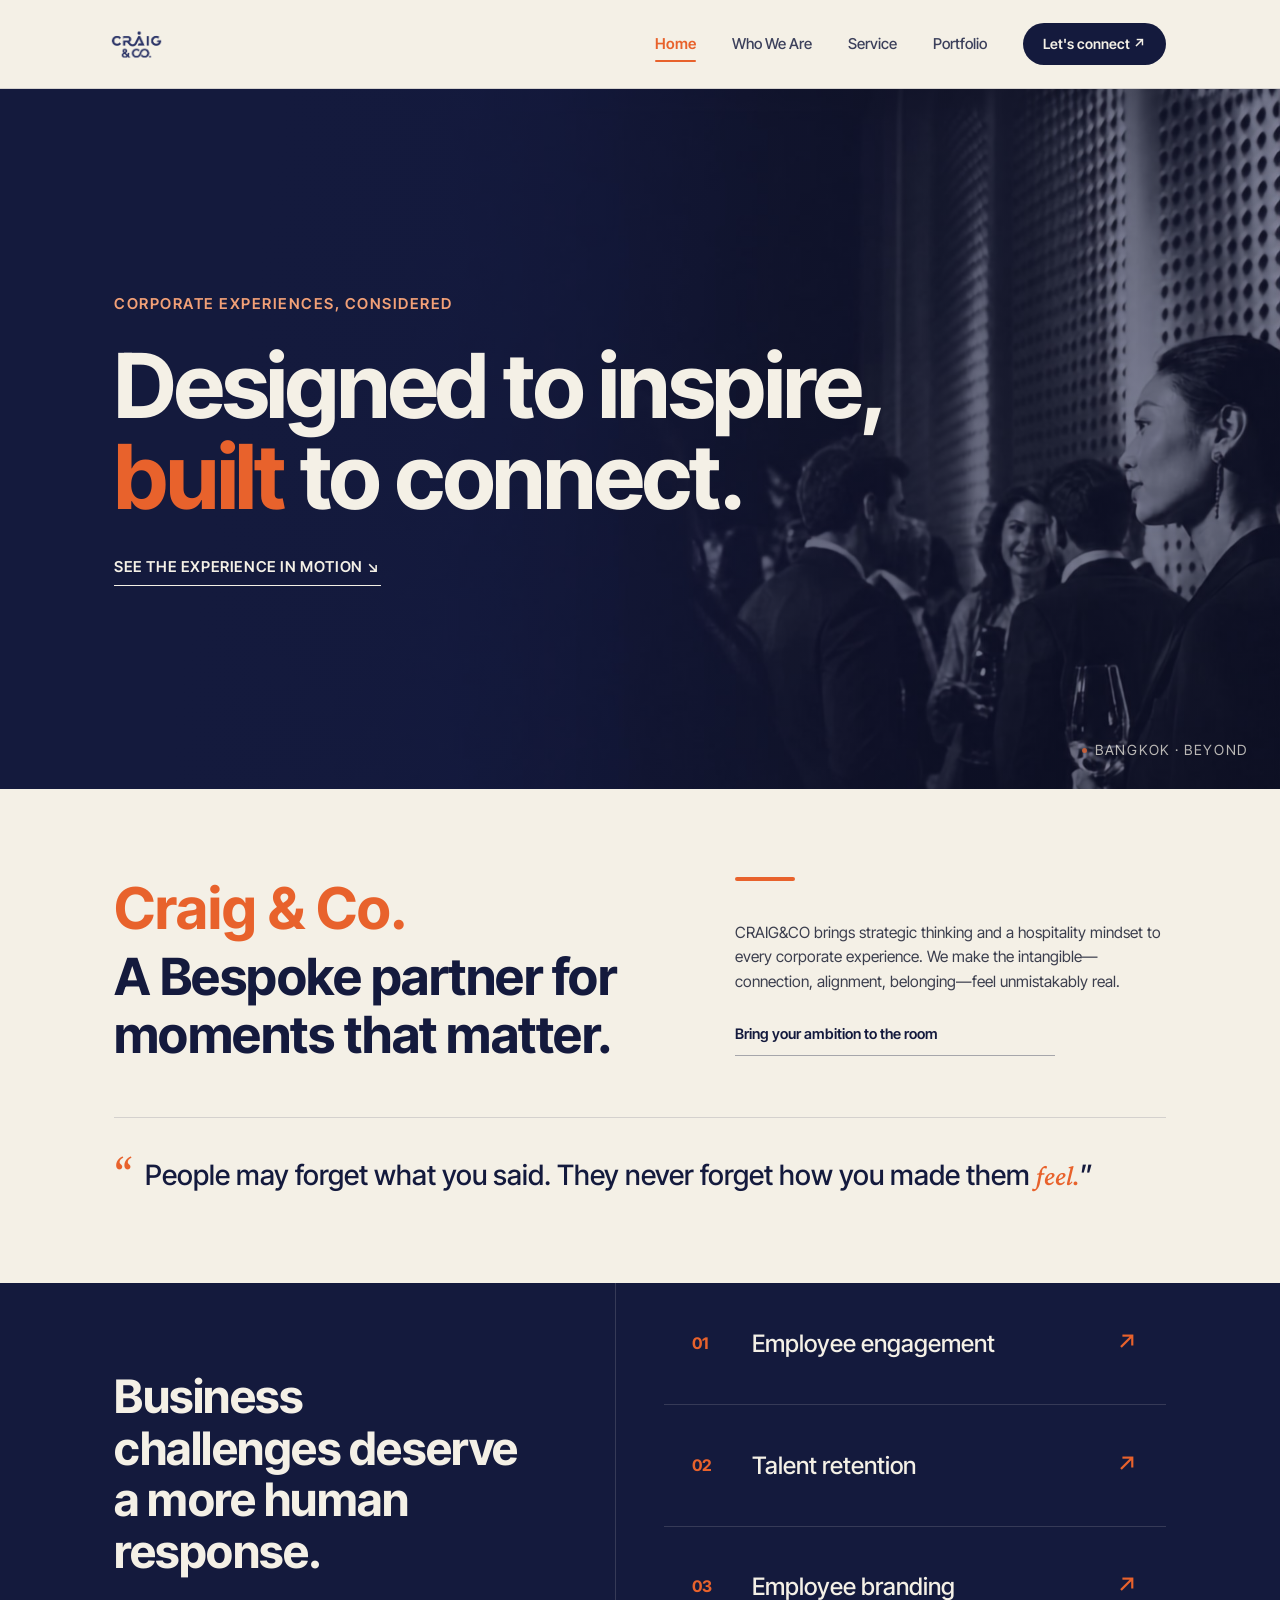
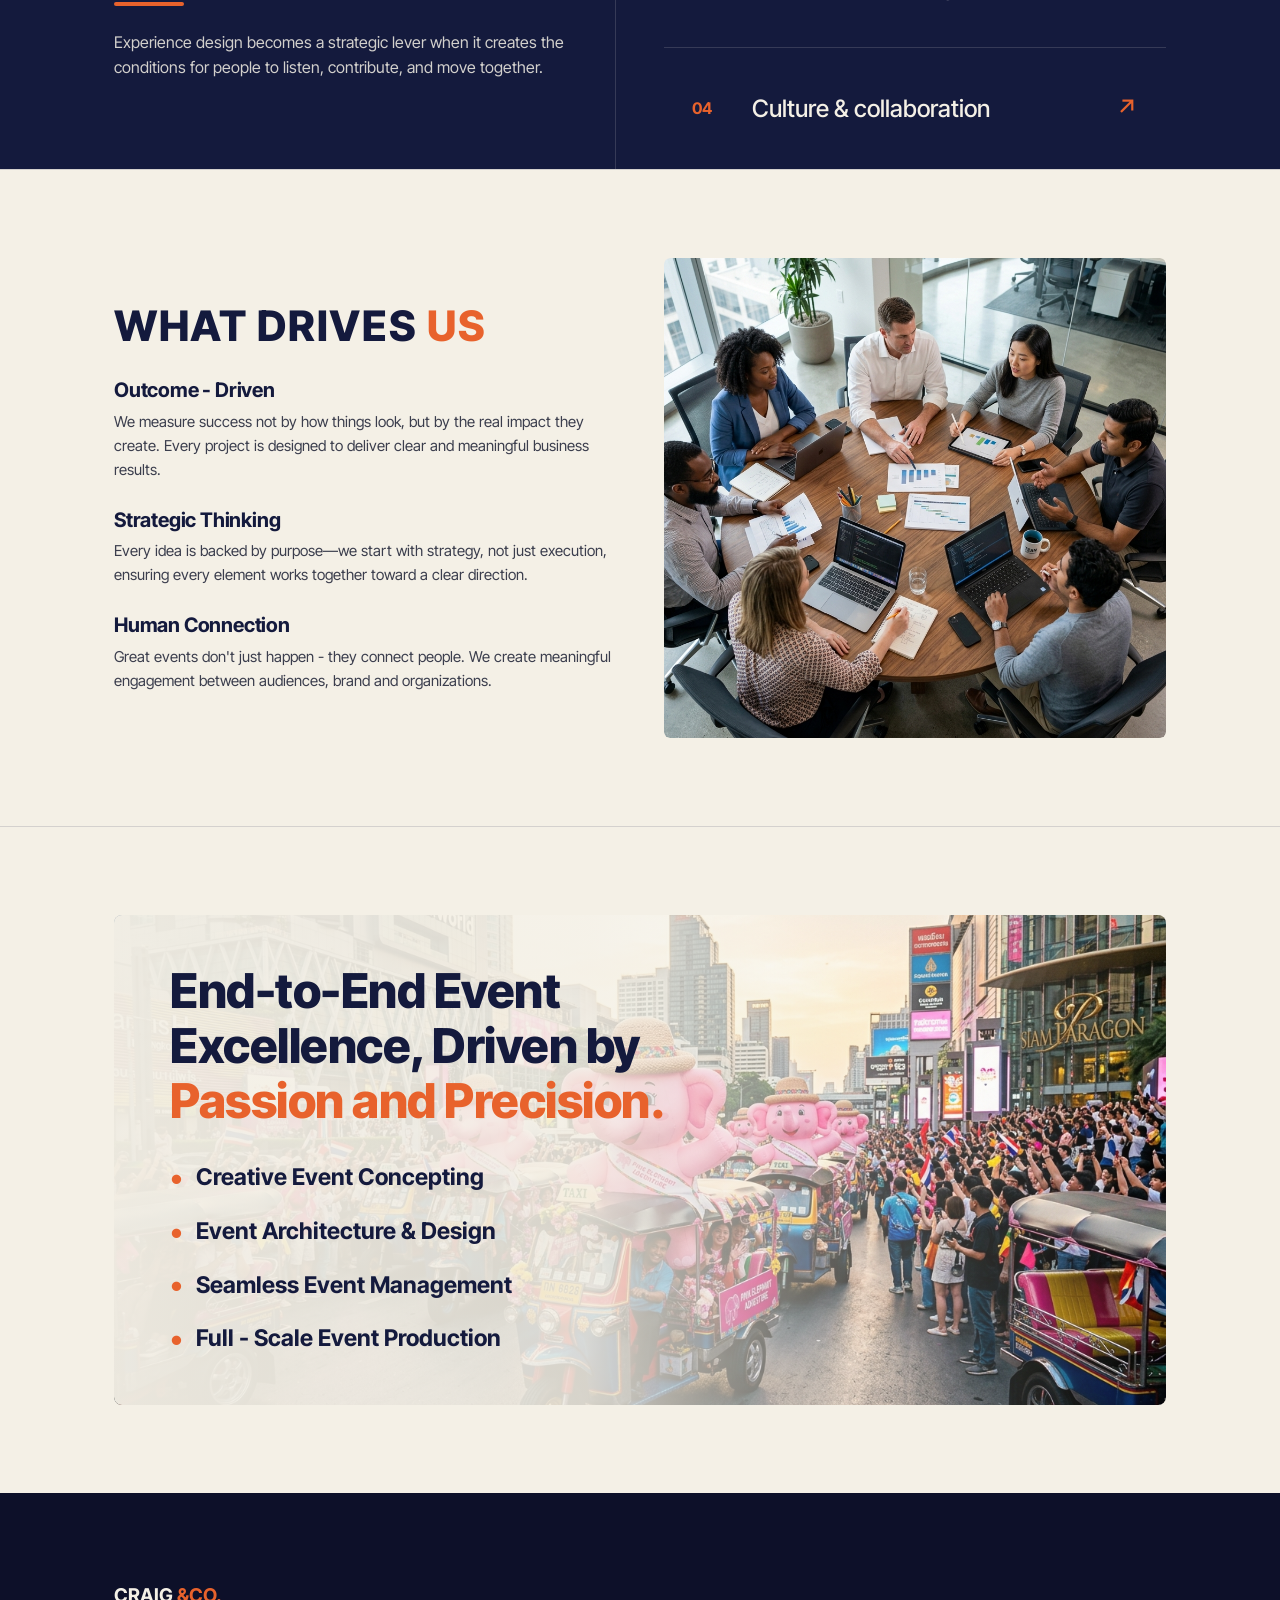
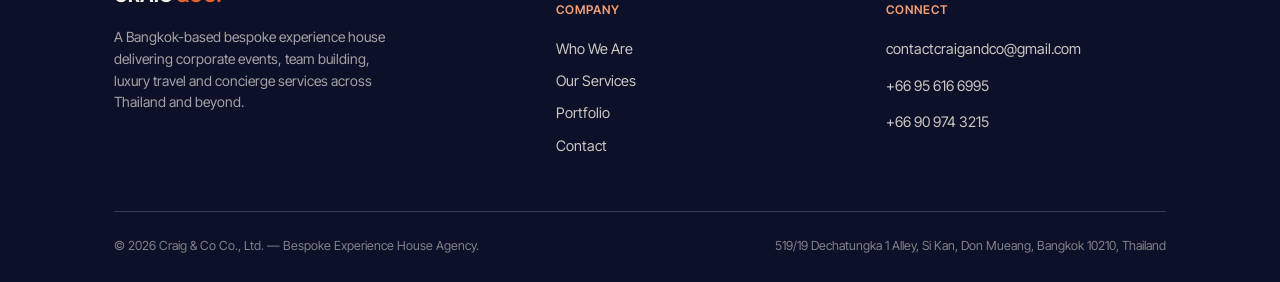
==== commit 335b33ba: "Add design4: design2 layout + design3 hero & fonts, contact form removed" ====
--- a/index.html
+++ b/index.html
@@ -119,98 +119,6 @@
   </div>
 </section>
 
-<!-- 03 — WHAT WE DO (FEATURED SERVICES PREVIEW) -->
-<section id="services-preview" style="background:#eee9db;">
-  <div class="wrap">
-    <div class="section-head">
-      <div>
-        <h2>Curated services designed for lasting impact.</h2>
-      </div>
-      <a class="link-arrow" href="service.html">EXPLORE ALL SERVICES ↗</a>
-    </div>
-    <div class="services-grid" style="grid-template-columns: repeat(auto-fit, minmax(280px, 1fr));">
-      <div class="service-card">
-        <div class="service-media" style="background-image:url('assets/corporate-events.jpg')"></div>
-        <div class="service-tag">CORPORATE & ACTIVATIONS</div>
-        <h3>Craig · Event</h3>
-        <p>Conferences, product launches, and brand activations designed with precision and creative flair.</p>
-        <a class="link-arrow" href="service.html">Explore Events ↗</a>
-      </div>
-      <div class="service-card">
-        <div class="service-media" style="background-image:url('assets/retreat.jpg')"></div>
-        <div class="service-tag">RETREATS & JOURNEYS</div>
-        <h3>Craig · Journey</h3>
-        <p>Leadership retreats and team-building journeys that foster alignment, trust, and renewed focus.</p>
-        <a class="link-arrow" href="service.html">Explore Journeys ↗</a>
-      </div>
-      <div class="service-card">
-        <div class="service-media" style="background-image:url('assets/execution.jpg')"></div>
-        <div class="service-tag">CONCIERGE & HOSPITALITY</div>
-        <h3>Craig · Concierge</h3>
-        <p>End-to-end luxury travel, VIP transport, venue sourcing, and high-touch hospitality management.</p>
-        <a class="link-arrow" href="service.html">Explore Concierge ↗</a>
-      </div>
-    </div>
-  </div>
-</section>
-
-<!-- 04 — SELECTED MOMENTS (VISUAL GALLERY PREVIEW) -->
-<section id="gallery-preview">
-  <div class="wrap">
-    <div class="section-head">
-      <div>
-        <h2>See the feeling in the details.</h2>
-      </div>
-      <a class="link-arrow" href="portfolio.html">VIEW FULL PORTFOLIO ↗</a>
-    </div>
-    <div class="gallery-grid">
-      <img class="tall" src="assets/gallery-couple.jpg" alt="Guests connecting at an event">
-      <img src="assets/gallery-yacht.jpg" alt="Yacht experience">
-      <img src="assets/execution.jpg" alt="Guests at an activation">
-      <img src="assets/brand-activation.jpg" alt="Brand activation">
-      <img src="assets/corporate-events.jpg" alt="Team building activity">
-      <img src="assets/retreat.jpg" alt="Executive retreat">
-    </div>
-  </div>
-</section>
-
-<!-- FAQ -->
-<section style="background:#eee9db;">
-  <div class="wrap">
-    <div class="section-head">
-      <div>
-        <div class="section-num">FAQ</div>
-        <h2>Good to know.</h2>
-      </div>
-    </div>
-    <div class="faq-list">
-      <div class="faq-item-wrap">
-        <div class="faq-item"><h4>What kind of experiences do you create?</h4><span class="plus">+</span></div>
-        <div class="faq-answer">Corporate events, conferences and brand activations; leadership retreats and team-building journeys; and full concierge support — venue sourcing, transportation, travel management and on-site photography/videography.</div>
-      </div>
-      <div class="faq-item-wrap">
-        <div class="faq-item"><h4>Where does CRAIG&CO operate?</h4><span class="plus">+</span></div>
-        <div class="faq-answer">We're based in Bangkok, Thailand, and deliver experiences across Thailand and beyond.</div>
-      </div>
-      <div class="faq-item-wrap">
-        <div class="faq-item"><h4>How early should we get in touch?</h4><span class="plus">+</span></div>
-        <div class="faq-answer">Reach out as soon as you have a date or idea in mind — our team responds within 24 hours with a tailored proposal, free of charge.</div>
-      </div>
-    </div>
-  </div>
-</section>
-
-<section class="cta-strip">
-  <div class="wrap">
-    <h2>Ready to create something <span class="hi">memorable?</span></h2>
-    <p>Tell us about your event or retreat. Our team will respond within 24 hours with a tailored proposal — free of charge, no commitment required.</p>
-    <div class="cta-box">
-      <a class="btn-primary" href="contact.html">GET A FREE PROPOSAL</a>
-      <a class="btn-secondary" href="tel:+66956166995">📞 CALL US NOW</a>
-    </div>
-  </div>
-</section>
-
 <footer>
   <div class="wrap">
     <div class="footer-grid">
@@ -239,16 +147,5 @@
   </div>
 </footer>
 
-<script>
-document.querySelectorAll('.faq-item').forEach(item=>{
-  item.addEventListener('click',()=>{
-    const plus = item.querySelector('.plus');
-    const answer = item.parentElement.querySelector('.faq-answer');
-    const isOpen = plus.textContent === '–';
-    plus.textContent = isOpen ? '+' : '–';
-    answer.style.display = isOpen ? 'none' : 'block';
-  });
-});
-</script>
 </body>
 </html>
--- a/assets/style.css
+++ b/assets/style.css
@@ -1,4 +1,4 @@
-@import url('https://fonts.googleapis.com/css2?family=Space+Grotesk:wght@400;500;600;700&family=Manrope:wght@400;500;600;700&display=swap');
+@import url('https://fonts.googleapis.com/css2?family=Inter+Tight:ital,wght@0,300..700;1,300..700&family=Crimson+Pro:ital,wght@0,300..700;1,300..700&display=swap');
 
 :root {
   --navy: #141a3d;
@@ -10,6 +10,8 @@
   --line: rgba(20, 26, 61, 0.14);
   --line-light: rgba(244, 240, 230, 0.18);
   --max: 1116px;
+  --font-sans: 'Inter Tight', 'Helvetica Neue', Helvetica, Arial, sans-serif;
+  --font-serif: 'Crimson Pro', 'Minion Pro', Georgia, serif;
 }
 
 * {
@@ -22,7 +24,7 @@
 
 body {
   margin: 0;
-  font-family: 'Manrope', sans-serif;
+  font-family: var(--font-sans);
   color: var(--ink);
   background: var(--cream);
   line-height: 1.55;
@@ -33,7 +35,7 @@
 h2,
 h3,
 h4 {
-  font-family: 'Space Grotesk', sans-serif;
+  font-family: var(--font-sans);
   margin: 0;
   line-height: 1.08;
   letter-spacing: -0.01em;
@@ -81,7 +83,7 @@
   display: inline-flex;
   align-items: center;
   text-decoration: none;
-  font-family: 'Space Grotesk', sans-serif;
+  font-family: var(--font-sans);
   font-weight: 700;
   font-size: 19px;
   color: var(--navy);
@@ -194,7 +196,7 @@
   background: rgba(20, 26, 61, 0.55);
   border: 1px solid rgba(244, 240, 230, 0.25);
   padding: 14px 22px;
-  font-family: 'Space Grotesk', sans-serif;
+  font-family: var(--font-sans);
   font-weight: 700;
   font-size: 20px;
   margin-bottom: 28px;
@@ -205,9 +207,25 @@
 }
 
 .hero h1 {
-  font-size: clamp(34px, 5vw, 58px);
-  max-width: 780px;
-  margin-bottom: 22px;
+  font-size: clamp(44px, 7vw, 92px);
+  max-width: 1000px;
+  line-height: 1.02;
+  letter-spacing: -0.025em;
+  margin-bottom: 32px;
+}
+
+.hero .eyebrow {
+  font-size: 15px;
+  letter-spacing: 0.1em;
+  margin-bottom: 24px;
+}
+
+.hero .link-arrow {
+  font-size: 15px;
+}
+
+.hero .hero-location {
+  font-size: 14px;
 }
 
 .hero h1 .hi {
@@ -305,7 +323,7 @@
   font-weight: 700;
   line-height: 1.1;
   margin-bottom: 8px;
-  font-family: 'Space Grotesk', sans-serif;
+  font-family: var(--font-sans);
 }
 
 .who-title {
@@ -361,7 +379,7 @@
   border-top: 1px solid var(--line);
   margin-top: 54px;
   padding-top: 36px;
-  font-family: 'Space Grotesk', sans-serif;
+  font-family: var(--font-sans);
   font-size: clamp(19px, 2.4vw, 28px);
   color: var(--navy);
   font-weight: 500;
@@ -373,7 +391,7 @@
 .who-quote-mark {
   color: var(--orange);
   font-size: 1.5em;
-  font-family: Georgia, serif;
+  font-family: var(--font-serif);
   margin-right: 12px;
   line-height: 0.8;
 }
@@ -381,14 +399,14 @@
 .who-quote-wrap em {
   color: var(--orange);
   font-style: italic;
-  font-family: Georgia, serif;
+  font-family: var(--font-serif);
 }
 
 /* DARK STRIP - business challenges */
 .challenges {
   background: var(--navy);
   color: var(--cream);
-  padding: 88px 0;
+  padding: 0;
   width: 100%;
   overflow: hidden;
 }
@@ -396,12 +414,13 @@
 .challenges-inner {
   display: grid;
   grid-template-columns: 1fr 1fr;
+  align-items: stretch;
   width: 100%;
   gap: 48px;
 }
 
 .challenges-left {
-  padding: 0 32px 0 0;
+  padding: 88px 32px 88px 0;
   border-right: 1px solid rgba(244, 240, 230, 0.15);
   display: flex;
   flex-direction: column;
@@ -443,9 +462,10 @@
 .challenge-list {
   display: flex;
   flex-direction: column;
-  justify-content: center;
+  justify-content: stretch;
   border-top: none;
   width: 100%;
+  height: 100%;
 }
 
 .challenge-item {
@@ -475,7 +495,7 @@
   font-weight: 700;
   font-size: 16px;
   min-width: 36px;
-  font-family: 'Space Grotesk', sans-serif;
+  font-family: var(--font-sans);
 }
 
 .challenge-item .text {
@@ -897,7 +917,7 @@
 }
 
 .testimonial-quote {
-  font-family: Georgia, serif;
+  font-family: var(--font-serif);
   font-style: italic;
   font-size: clamp(18px, 2.4vw, 24px);
   color: var(--navy);
@@ -907,7 +927,7 @@
 }
 
 .testimonial-author {
-  font-family: 'Space Grotesk', sans-serif;
+  font-family: var(--font-sans);
   font-weight: 700;
   font-size: 16px;
   color: var(--navy);
@@ -1044,7 +1064,7 @@
 }
 
 .footer-logo {
-  font-family: 'Space Grotesk', sans-serif;
+  font-family: var(--font-sans);
   font-weight: 700;
   font-size: 19px;
   margin-bottom: 16px;
@@ -1232,7 +1252,7 @@
   border-bottom: 1px solid rgba(20, 26, 61, 0.25);
   background: transparent;
   padding: 10px 0;
-  font-family: 'Manrope', sans-serif;
+  font-family: var(--font-sans);
   font-size: 15px;
   color: var(--navy);
   outline: none;
@@ -1328,7 +1348,7 @@
 }
 
 .leisure-brand {
-  font-family: 'Space Grotesk', sans-serif;
+  font-family: var(--font-sans);
   font-size: 26px;
   font-weight: 800;
   letter-spacing: 0.06em;
@@ -1337,7 +1357,7 @@
 }
 
 .leisure-subheading {
-  font-family: 'Space Grotesk', sans-serif;
+  font-family: var(--font-sans);
   font-size: clamp(20px, 2.4vw, 25px);
   font-weight: 700;
   line-height: 1.35;
@@ -1432,7 +1452,7 @@
 }
 
 .leisure-title {
-  font-family: 'Space Grotesk', sans-serif;
+  font-family: var(--font-sans);
   font-size: 15.5px;
   font-weight: 800;
   letter-spacing: 0.04em;
@@ -1443,7 +1463,7 @@
 }
 
 .leisure-desc {
-  font-family: 'Manrope', sans-serif;
+  font-family: var(--font-sans);
   font-size: 13.5px;
   line-height: 1.5;
   color: #1b1f33;
@@ -1493,7 +1513,7 @@
 }
 
 .concierge-brand {
-  font-family: 'Space Grotesk', sans-serif;
+  font-family: var(--font-sans);
   font-size: 26px;
   font-weight: 800;
   letter-spacing: 0.06em;
@@ -1502,7 +1522,7 @@
 }
 
 .concierge-subheading {
-  font-family: 'Space Grotesk', sans-serif;
+  font-family: var(--font-sans);
   font-size: clamp(20px, 2.4vw, 25px);
   font-weight: 700;
   line-height: 1.35;
@@ -1597,7 +1617,7 @@
 }
 
 .concierge-title {
-  font-family: 'Space Grotesk', sans-serif;
+  font-family: var(--font-sans);
   font-size: 15.5px;
   font-weight: 800;
   letter-spacing: 0.04em;
@@ -1608,7 +1628,7 @@
 }
 
 .concierge-desc {
-  font-family: 'Manrope', sans-serif;
+  font-family: var(--font-sans);
   font-size: 13.5px;
   line-height: 1.5;
   color: var(--cream);
@@ -1621,7 +1641,6 @@
   transition: opacity 0.35s ease, max-height 0.45s cubic-bezier(0.16, 1, 0.3, 1), transform 0.45s cubic-bezier(0.16, 1, 0.3, 1), margin-top 0.35s ease;
   pointer-events: none;
 }
-}
 
 .concierge-card:hover .concierge-desc,
 .concierge-card.is-active .concierge-desc {
@@ -1659,7 +1678,7 @@
 }
 
 .production-brand {
-  font-family: 'Space Grotesk', sans-serif;
+  font-family: var(--font-sans);
   font-size: 26px;
   font-weight: 800;
   letter-spacing: 0.06em;
@@ -1668,7 +1687,7 @@
 }
 
 .production-subheading {
-  font-family: 'Space Grotesk', sans-serif;
+  font-family: var(--font-sans);
   font-size: clamp(20px, 2.4vw, 25px);
   font-weight: 700;
   line-height: 1.35;
@@ -1763,7 +1782,7 @@
 }
 
 .production-title {
-  font-family: 'Space Grotesk', sans-serif;
+  font-family: var(--font-sans);
   font-size: 15.5px;
   font-weight: 800;
   letter-spacing: 0.04em;
@@ -1774,7 +1793,7 @@
 }
 
 .production-desc {
-  font-family: 'Manrope', sans-serif;
+  font-family: var(--font-sans);
   font-size: 13.5px;
   line-height: 1.5;
   color: #1b1f33;
@@ -1819,10 +1838,18 @@
     grid-template-columns: 1fr;
   }
 
+  .challenges-inner {
+    gap: 12px;
+  }
+
   .challenges-left {
-    padding: 0 0 32px 0;
+    padding: 64px 0 32px 0;
     border-right: none;
     border-bottom: 1px solid rgba(244, 240, 230, 0.15);
+  }
+
+  .challenge-list {
+    padding-bottom: 40px;
   }
 
   .challenge-item {
@@ -1944,7 +1971,7 @@
 }
 
 .drives-title {
-  font-family: 'Space Grotesk', sans-serif;
+  font-family: var(--font-sans);
   font-size: clamp(28px, 3.5vw, 42px);
   font-weight: 800;
   letter-spacing: 0.04em;
@@ -1964,7 +1991,7 @@
 }
 
 .drives-item h3 {
-  font-family: 'Space Grotesk', sans-serif;
+  font-family: var(--font-sans);
   font-size: 20px;
   font-weight: 700;
   color: var(--navy);
@@ -1972,7 +1999,7 @@
 }
 
 .drives-item p {
-  font-family: 'Manrope', sans-serif;
+  font-family: var(--font-sans);
   font-size: 15px;
   line-height: 1.6;
   color: var(--ink);
@@ -2028,7 +2055,7 @@
 }
 
 .excellence-content h2 {
-  font-family: 'Space Grotesk', sans-serif;
+  font-family: var(--font-sans);
   font-size: clamp(30px, 3.8vw, 48px);
   font-weight: 800;
   line-height: 1.15;
@@ -2050,7 +2077,7 @@
 }
 
 .excellence-list li {
-  font-family: 'Space Grotesk', sans-serif;
+  font-family: var(--font-sans);
   font-size: clamp(18px, 2.1vw, 23px);
   font-weight: 700;
   color: var(--navy);
@@ -2117,7 +2144,7 @@
 }
 
 .who-story-text {
-  font-family: 'Manrope', sans-serif;
+  font-family: var(--font-sans);
   font-size: clamp(16px, 1.8vw, 19px);
   line-height: 1.7;
   color: var(--navy);
@@ -2155,29 +2182,31 @@
 
 /* WHO PROCESS SECTION (DARK NAVY) */
 .who-process-section {
-  background: var(--navy-deep);
-  color: #ffffff;
-  padding: 100px 0;
+  background: #eee9db;
+  color: var(--navy);
+  padding: 0;
 }
 
 .who-process-grid {
   display: grid;
   grid-template-columns: 1fr 1.1fr;
   gap: 72px;
-  align-items: start;
+  align-items: stretch;
 }
 
 .who-process-left {
-  position: sticky;
-  top: 120px;
+  padding: 100px 0;
+  display: flex;
+  flex-direction: column;
+  justify-content: center;
 }
 
 .who-process-title {
-  font-family: 'Space Grotesk', sans-serif;
+  font-family: var(--font-sans);
   font-size: clamp(34px, 4.2vw, 56px);
   font-weight: 800;
   line-height: 1.12;
-  color: #ffffff;
+  color: var(--navy);
   margin: 0;
   letter-spacing: -0.02em;
 }
@@ -2195,10 +2224,10 @@
 }
 
 .who-process-desc {
-  font-family: 'Manrope', sans-serif;
+  font-family: var(--font-sans);
   font-size: 17px;
   line-height: 1.65;
-  color: #c4cae0;
+  color: #4a5068;
   max-width: 440px;
   margin: 0;
 }
@@ -2206,6 +2235,7 @@
 .who-process-right {
   display: flex;
   flex-direction: column;
+  height: 100%;
 }
 
 .who-process-item {
@@ -2213,9 +2243,14 @@
   grid-template-columns: 50px 1fr 30px;
   align-items: center;
   gap: 20px;
+  flex: 1;
   padding: 28px 0;
-  border-bottom: 1px solid rgba(255, 255, 255, 0.12);
+  border-bottom: 1px solid rgba(20, 26, 61, 0.15);
   transition: transform 0.2s ease, border-color 0.2s ease;
+}
+
+.who-process-item:last-child {
+  border-bottom: none;
 }
 
 .who-process-item:hover {
@@ -2223,17 +2258,17 @@
 }
 
 .who-process-num {
-  font-family: 'Space Grotesk', sans-serif;
+  font-family: var(--font-sans);
   font-size: 22px;
   font-weight: 700;
   color: var(--orange);
 }
 
 .who-process-text {
-  font-family: 'Manrope', sans-serif;
+  font-family: var(--font-sans);
   font-size: 16.5px;
   font-weight: 500;
-  color: #e2e8f0;
+  color: var(--navy);
   line-height: 1.5;
   margin: 0;
 }
@@ -2263,8 +2298,16 @@
     gap: 48px;
   }
 
+  .who-process-grid {
+    gap: 16px;
+  }
+
   .who-process-left {
-    position: static;
+    padding: 72px 0 0;
+  }
+
+  .who-process-right {
+    padding-bottom: 56px;
   }
 }
 
@@ -2283,7 +2326,7 @@
 }
 
 .three-ways-title {
-  font-family: 'Space Grotesk', sans-serif;
+  font-family: var(--font-sans);
   font-size: clamp(36px, 4vw, 54px);
   font-weight: 700;
   line-height: 1.12;
@@ -2305,7 +2348,7 @@
 }
 
 .three-ways-text {
-  font-family: 'Manrope', sans-serif;
+  font-family: var(--font-sans);
   font-size: 17px;
   line-height: 1.65;
   color: rgba(20, 26, 61, 0.82);
@@ -2355,7 +2398,7 @@
   -webkit-backdrop-filter: blur(10px);
   padding: 8px 18px;
   border-radius: 4px;
-  font-family: 'Space Grotesk', sans-serif;
+  font-family: var(--font-sans);
   font-weight: 700;
   font-size: 22px;
   letter-spacing: 0.04em;
@@ -2406,7 +2449,7 @@
 }
 
 .who-hero-title {
-  font-family: 'Space Grotesk', sans-serif;
+  font-family: var(--font-sans);
   font-size: clamp(34px, 4.4vw, 56px);
   font-weight: 700;
   line-height: 1.15;
@@ -2423,7 +2466,7 @@
 }
 
 .who-hero-desc {
-  font-family: 'Manrope', sans-serif;
+  font-family: var(--font-sans);
   font-size: clamp(16px, 1.8vw, 20px);
   font-weight: 500;
   line-height: 1.65;
@@ -2449,7 +2492,7 @@
 }
 
 .service-hero-title {
-  font-family: 'Space Grotesk', sans-serif;
+  font-family: var(--font-sans);
   font-size: clamp(34px, 4.4vw, 56px);
   font-weight: 700;
   line-height: 1.15;
@@ -2466,11 +2509,101 @@
 }
 
 .service-hero-desc {
-  font-family: 'Manrope', sans-serif;
+  font-family: var(--font-sans);
   font-size: clamp(16px, 1.8vw, 20px);
   font-weight: 500;
   line-height: 1.65;
   color: rgba(244, 240, 230, 0.92);
   max-width: 840px;
   margin: 0 auto;
+}
+
+/* PARTNER LOGO MARQUEE */
+.logo-marquee {
+  --marquee-gap: 72px;
+  --marquee-speed: 38s;
+  position: relative;
+  overflow: hidden;
+  padding: 18px 0;
+  -webkit-mask-image: linear-gradient(90deg, transparent, #000 12%, #000 88%, transparent);
+  mask-image: linear-gradient(90deg, transparent, #000 12%, #000 88%, transparent);
+}
+
+.logo-marquee + .logo-marquee {
+  margin-top: 8px;
+  border-top: 1px solid var(--line);
+}
+
+.logo-marquee-track {
+  display: flex;
+  width: max-content;
+  animation: logo-marquee-scroll var(--marquee-speed) linear infinite;
+}
+
+.logo-marquee--reverse .logo-marquee-track {
+  animation-direction: reverse;
+  animation-duration: calc(var(--marquee-speed) * 1.15);
+}
+
+.logo-marquee:hover .logo-marquee-track {
+  animation-play-state: paused;
+}
+
+.logo-marquee-group {
+  display: flex;
+  align-items: center;
+  gap: var(--marquee-gap);
+  padding-right: var(--marquee-gap);
+  flex-shrink: 0;
+}
+
+.partner-logo {
+  flex-shrink: 0;
+  height: 56px;
+  display: inline-flex;
+  align-items: center;
+  font-family: var(--font-sans);
+  font-size: 22px;
+  font-weight: 600;
+  letter-spacing: -0.01em;
+  color: var(--navy);
+  opacity: 0.45;
+  white-space: nowrap;
+  transition: opacity .3s ease, filter .3s ease, color .3s ease;
+}
+
+img.partner-logo {
+  width: auto;
+  max-width: 180px;
+  object-fit: contain;
+  filter: grayscale(1);
+}
+
+.partner-logo:hover {
+  opacity: 1;
+  color: var(--orange);
+  filter: grayscale(0);
+}
+
+@keyframes logo-marquee-scroll {
+  from { transform: translateX(0); }
+  to { transform: translateX(-50%); }
+}
+
+@media (max-width: 720px) {
+  .logo-marquee {
+    --marquee-gap: 44px;
+    --marquee-speed: 28s;
+  }
+
+  .partner-logo {
+    height: 40px;
+    font-size: 18px;
+  }
+}
+
+@media (prefers-reduced-motion: reduce) {
+  .logo-marquee-track {
+    animation: none;
+  }
 }
